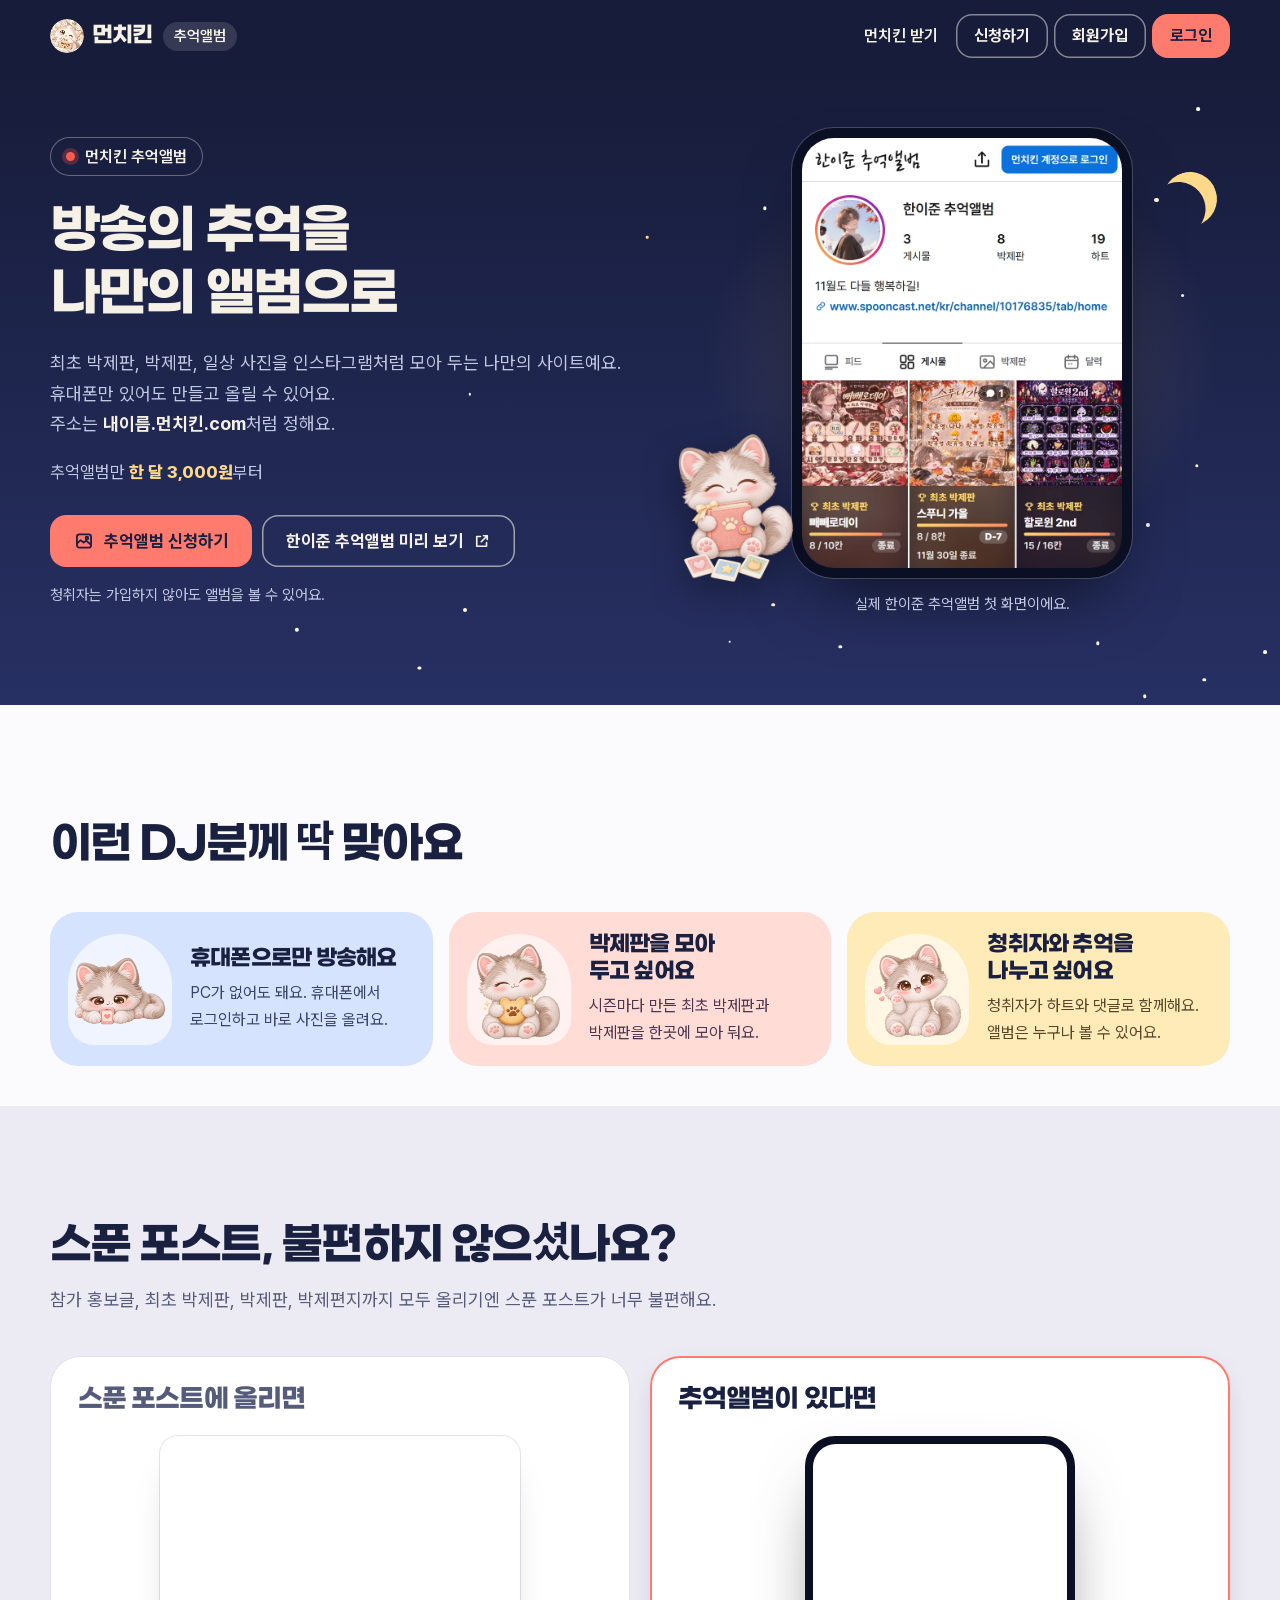
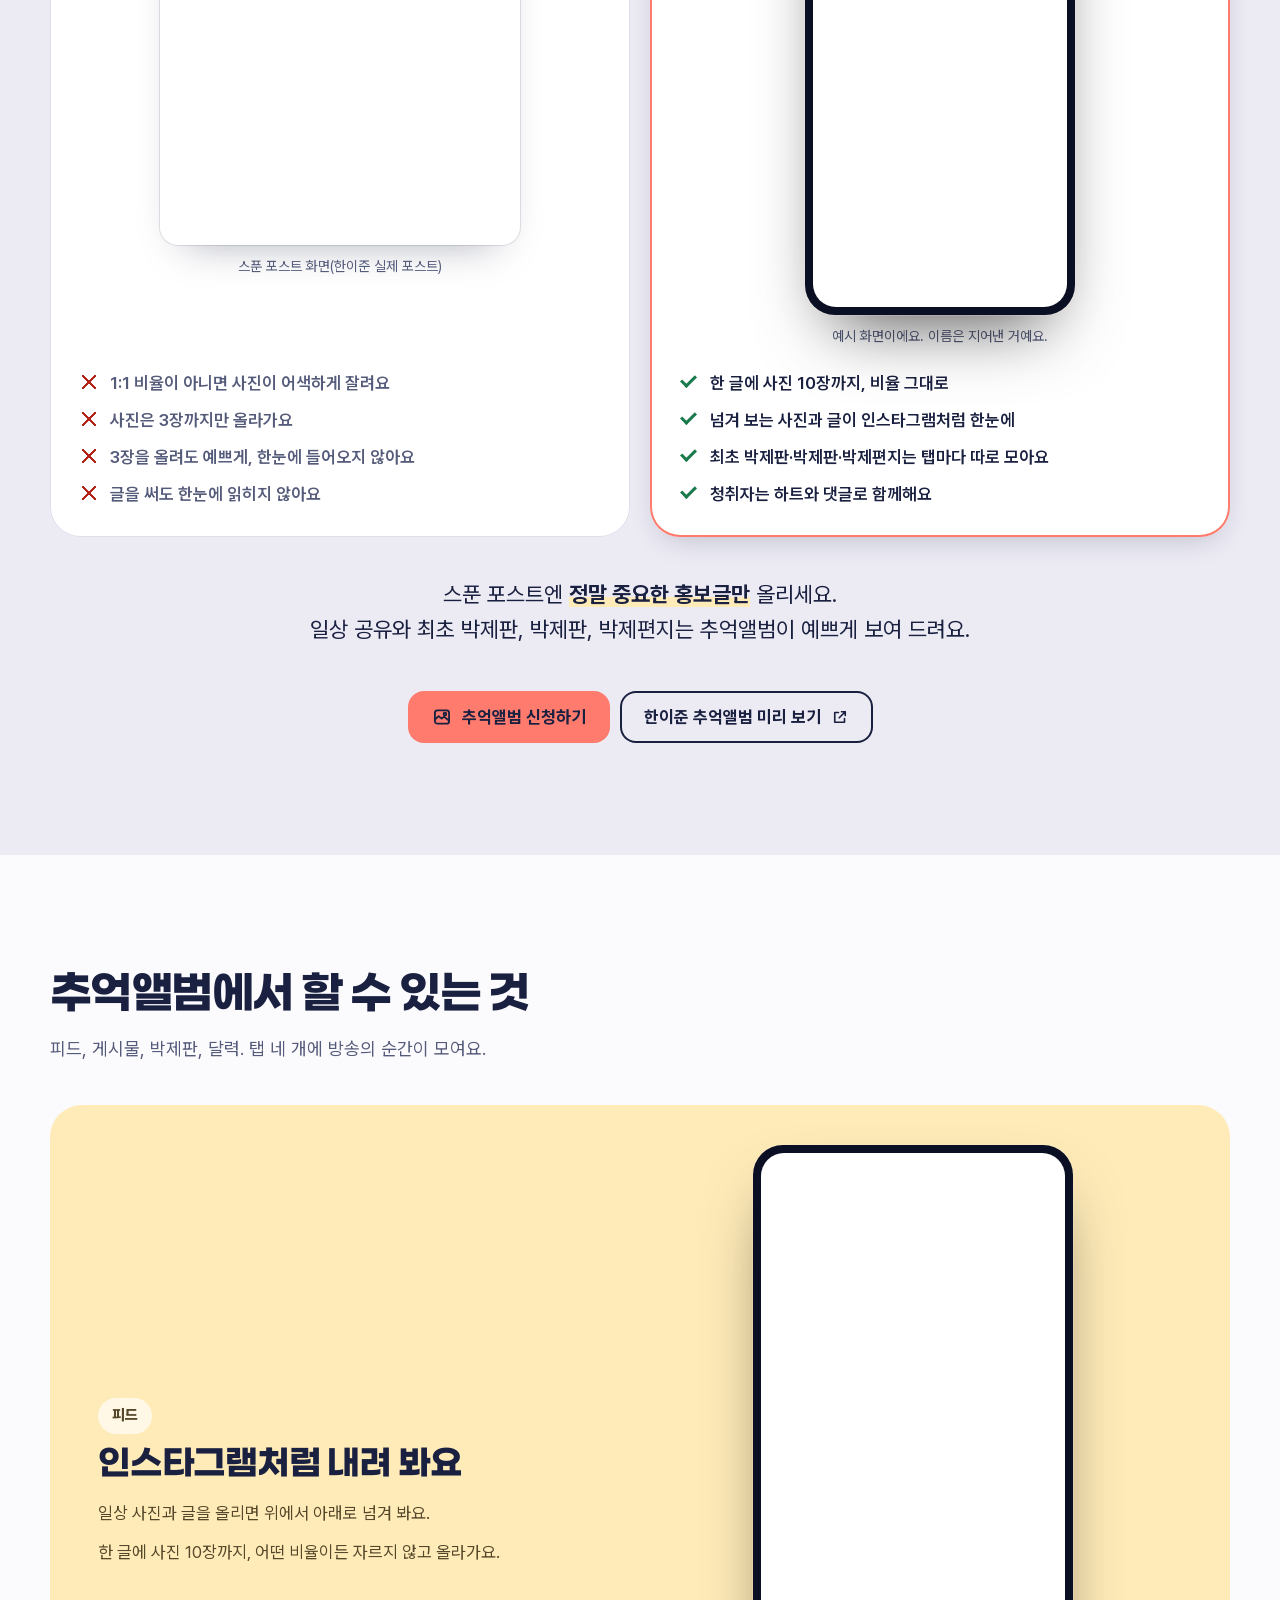
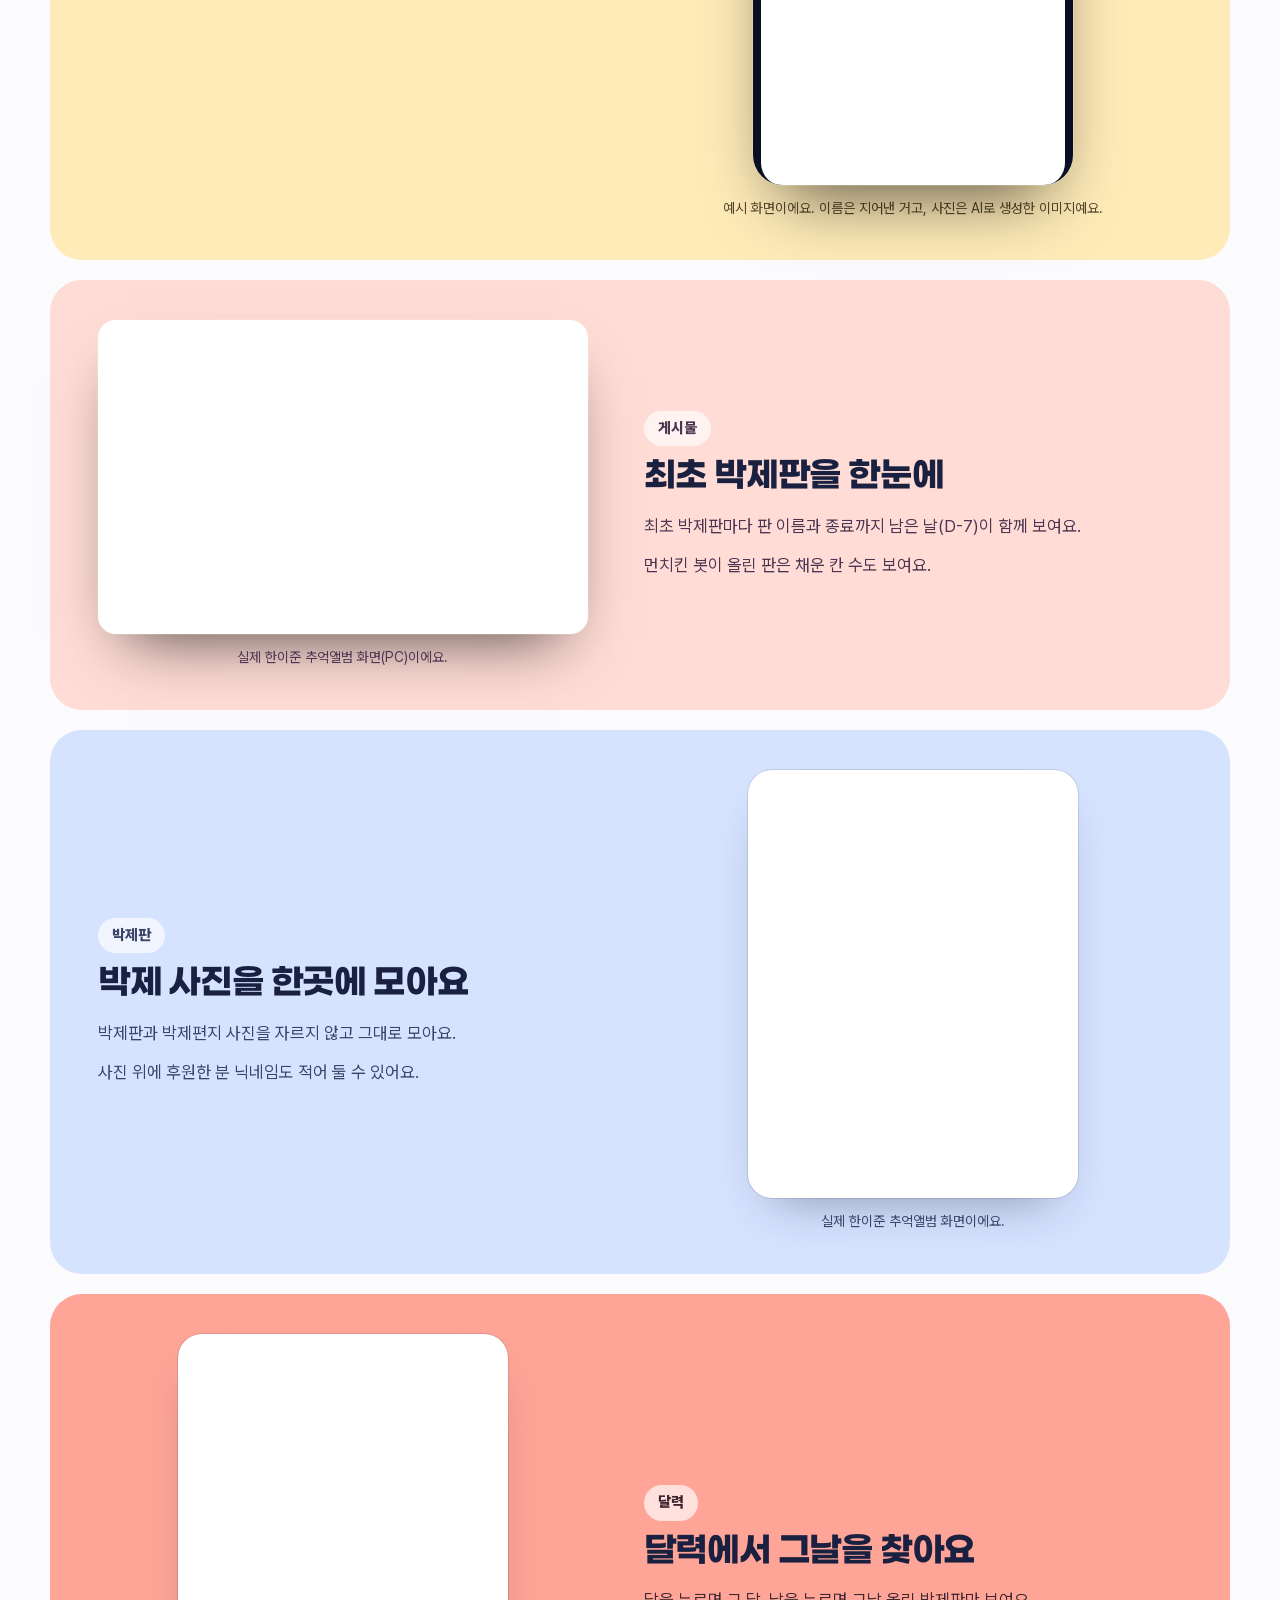
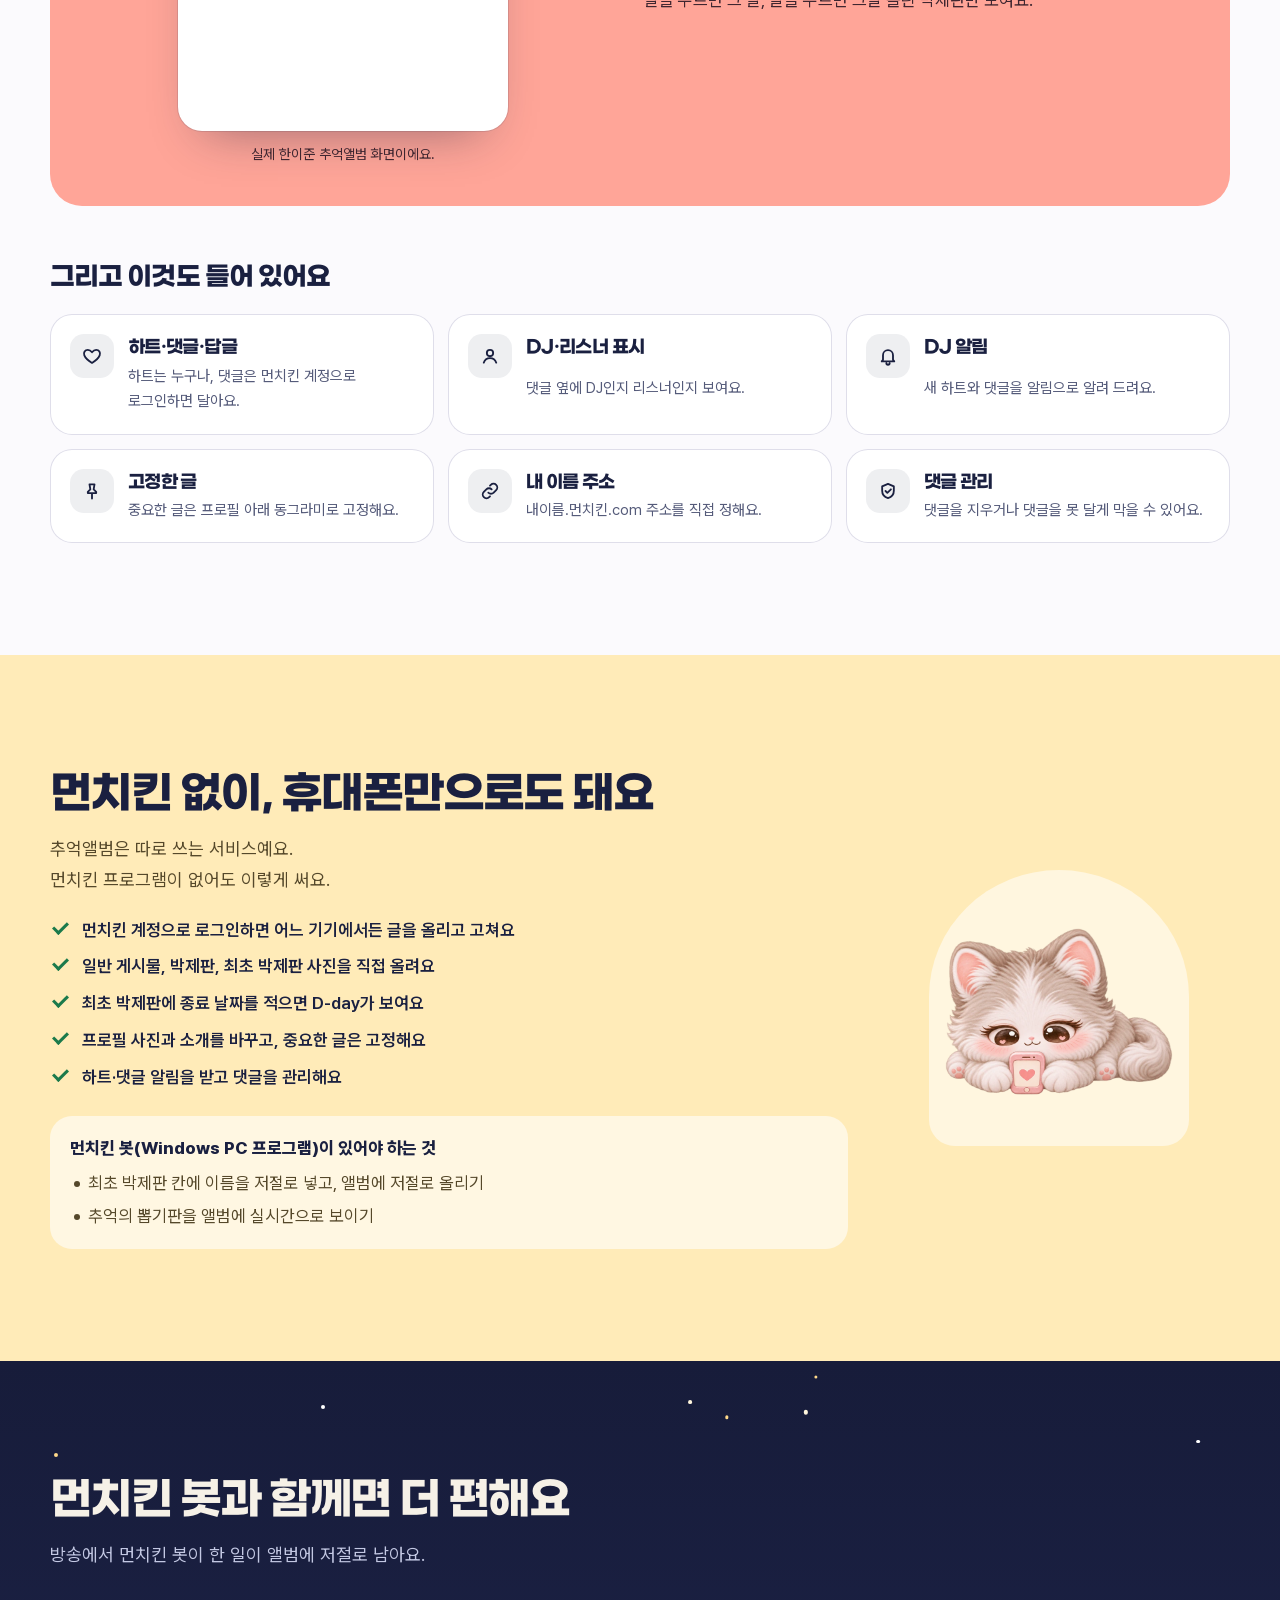
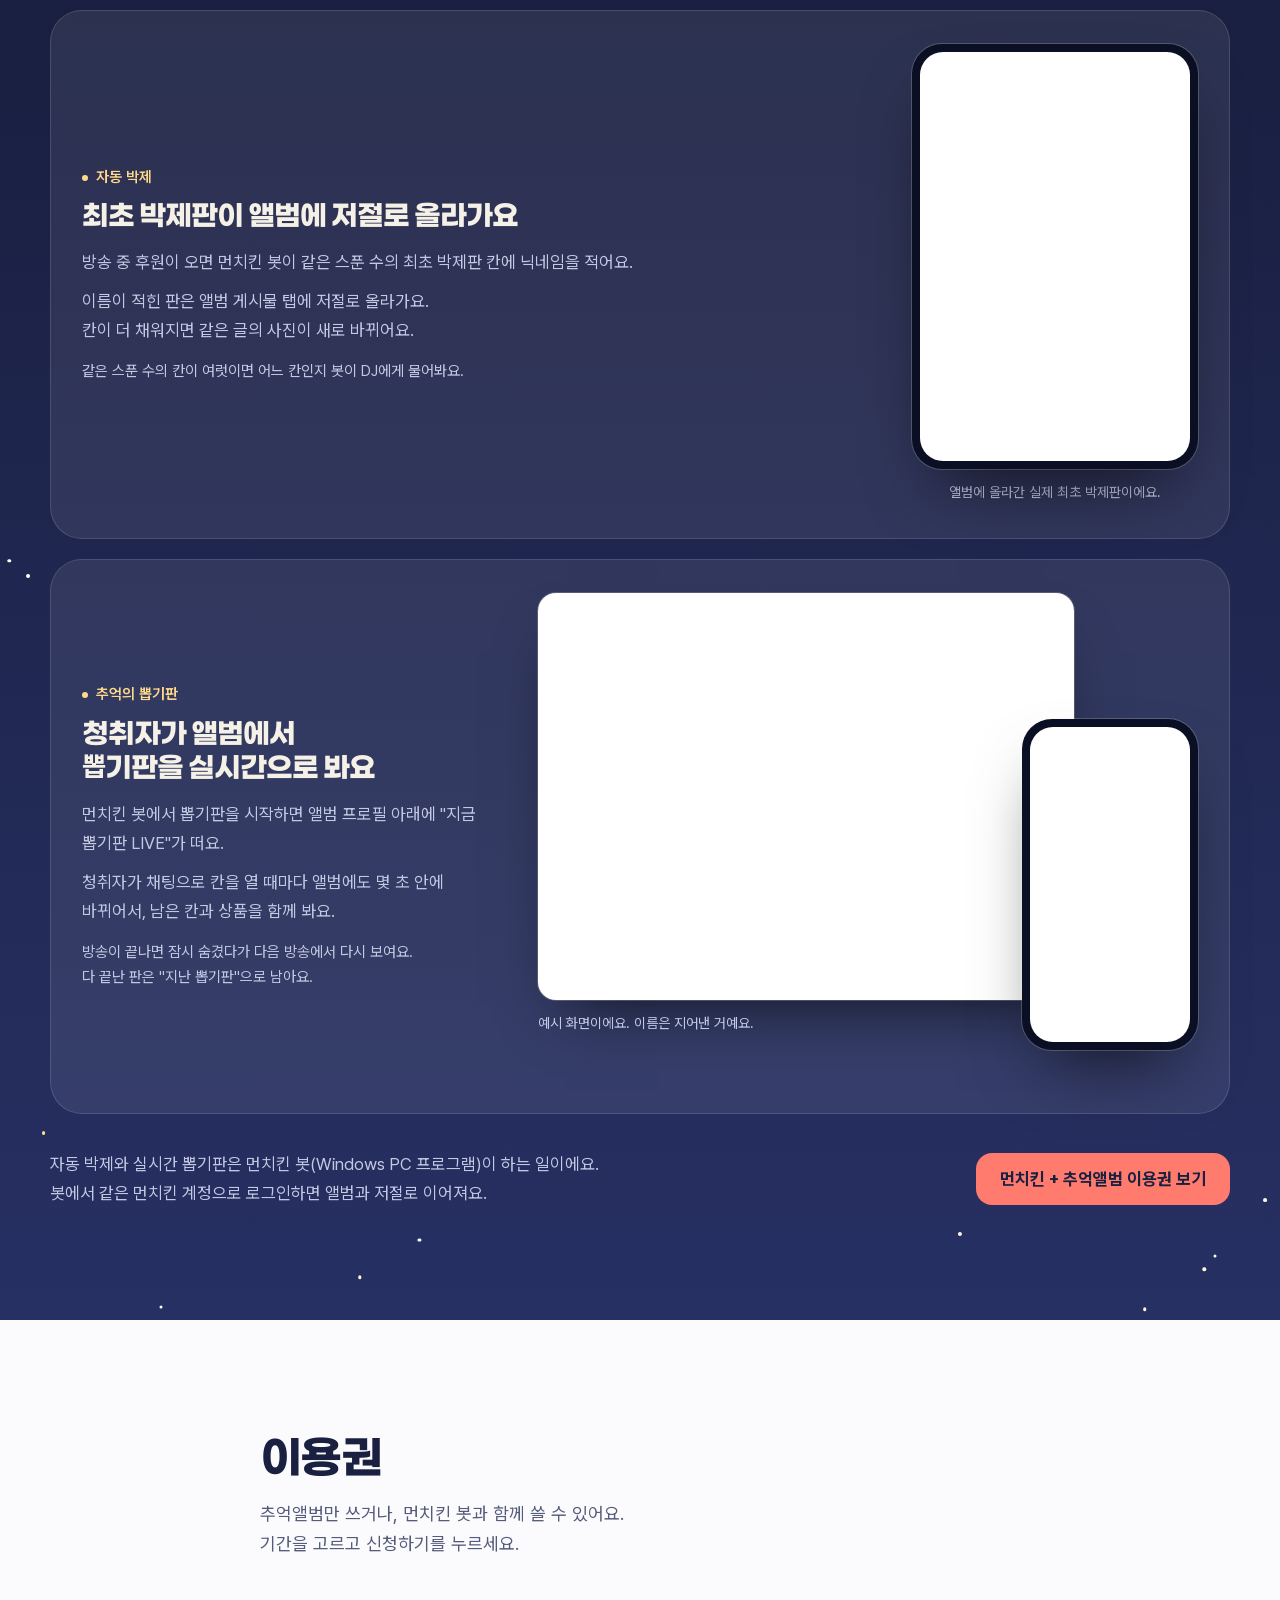
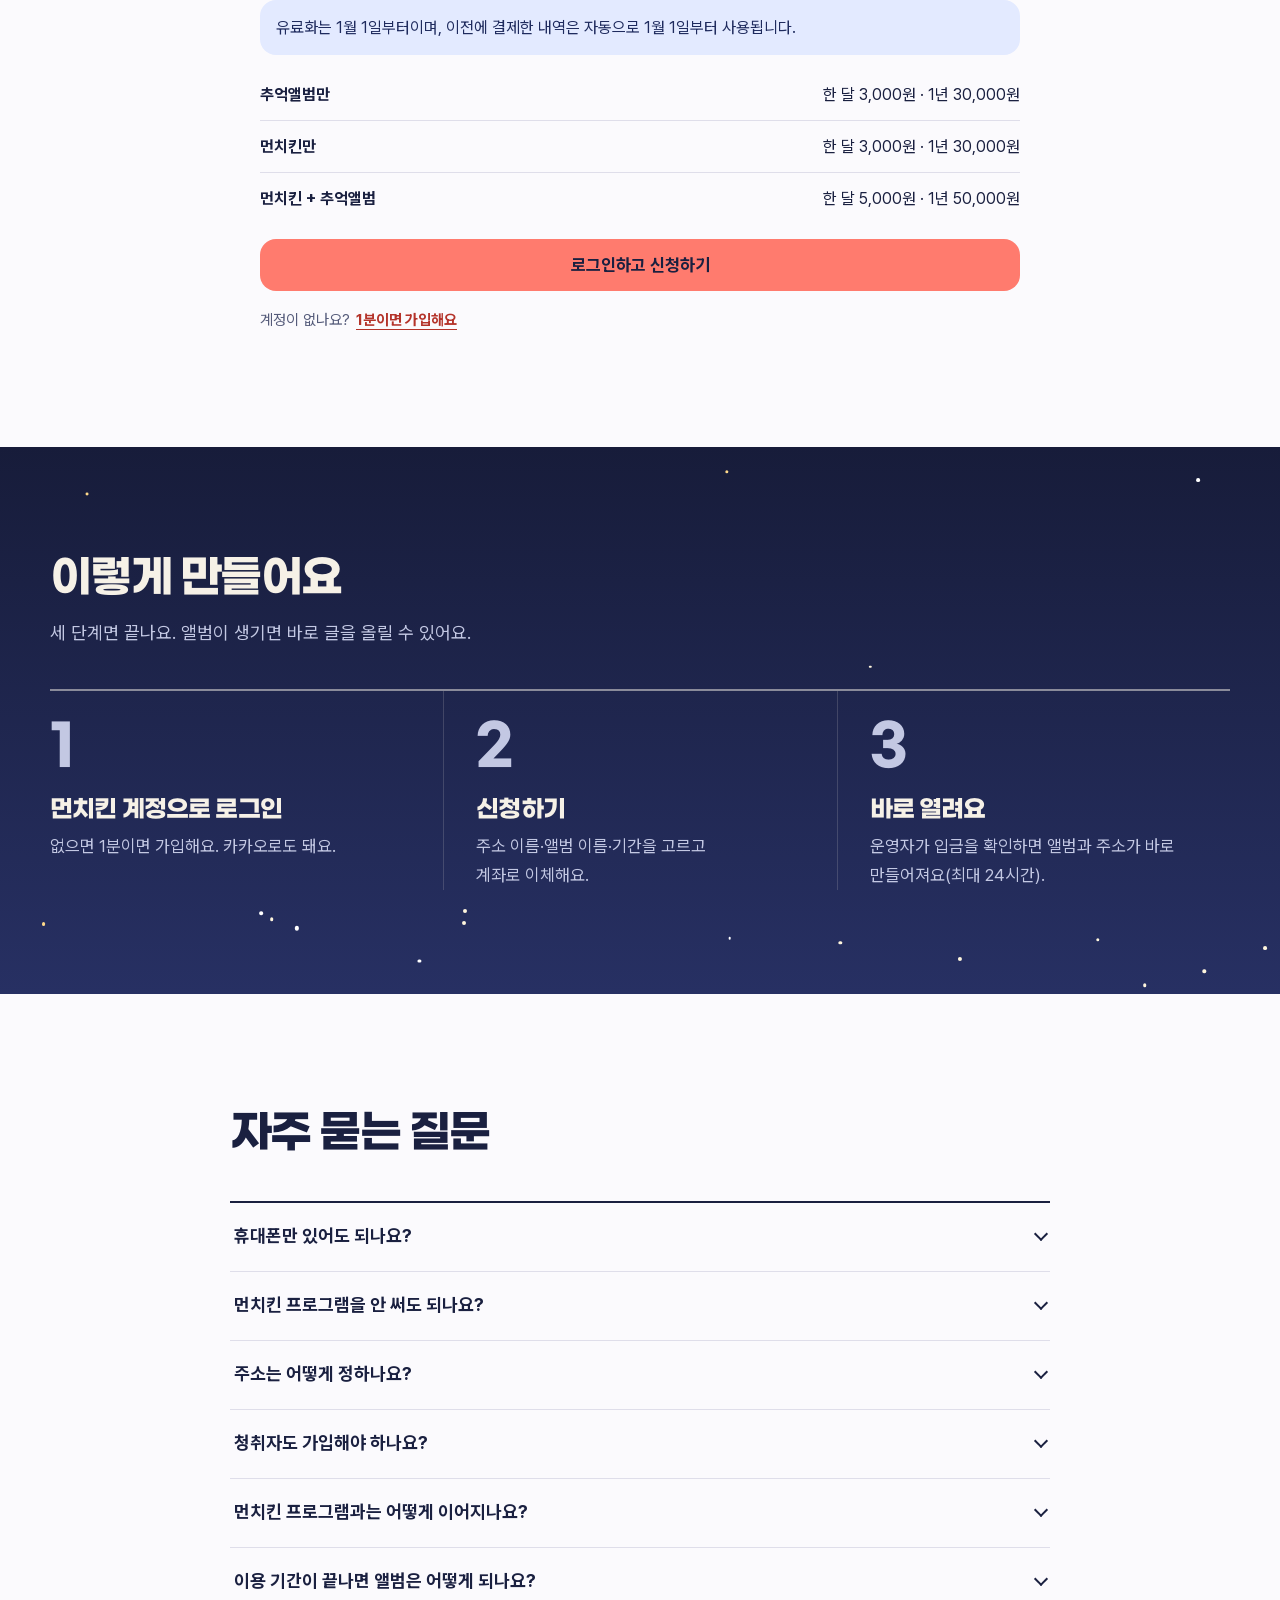
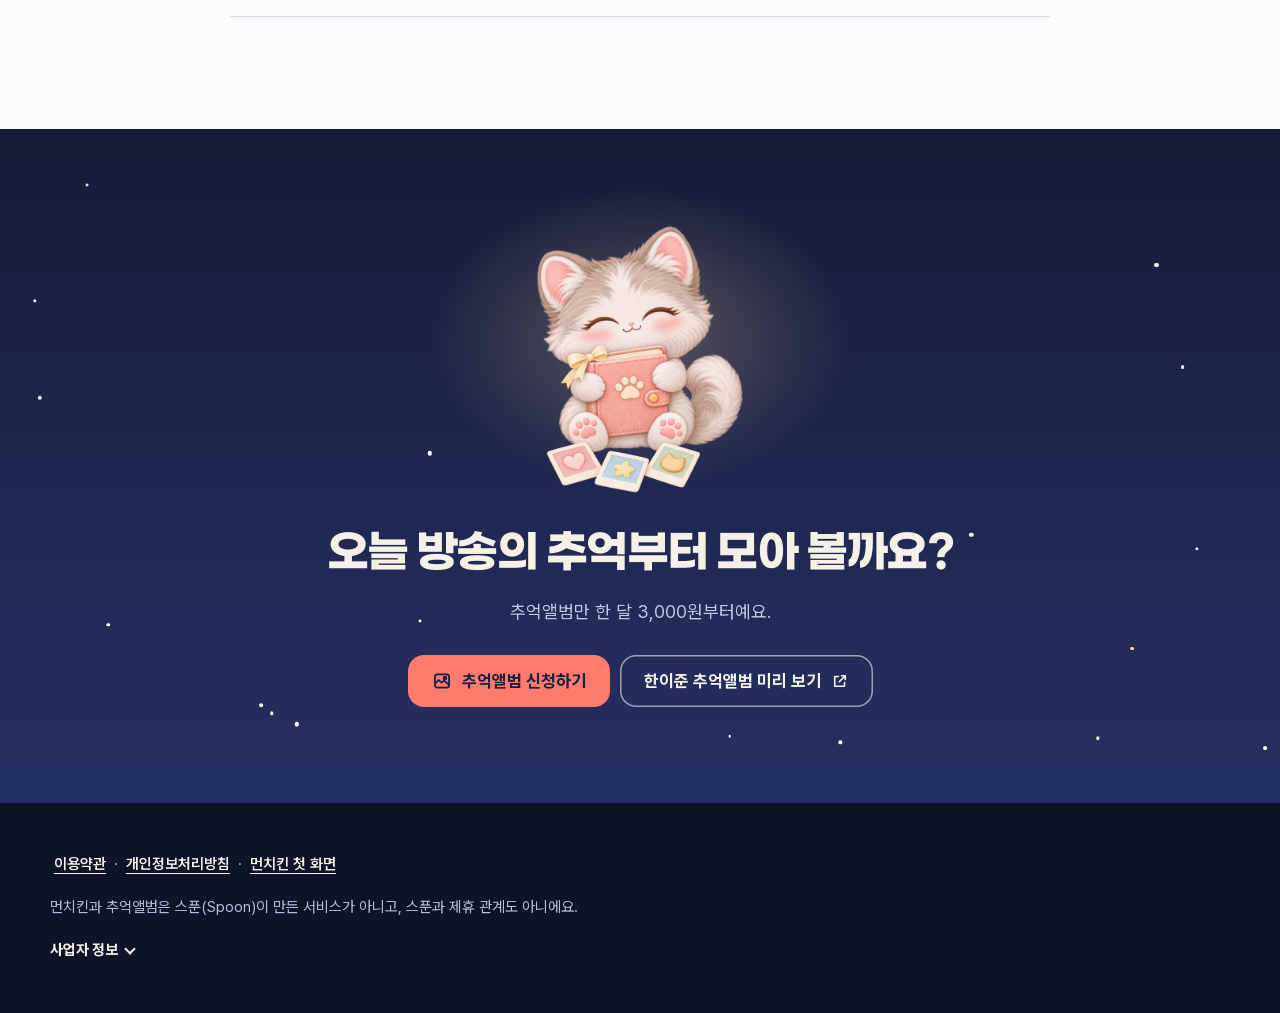
==== docs/album/index.html @ a114463b "먼치킨.com 추억앨범 베타 신청 쉽게(안 A): /beta 짧은 주소 · 설명·3단계부터 · 한 화면에 한 가지 · 뽑힌 뒤 주소 정하기 · 모집 띠 (올리지 않음) - docs" ====
<!doctype html>
<html lang="ko">
<head>
<meta charset="utf-8">
<meta name="viewport" content="width=device-width, initial-scale=1, viewport-fit=cover">
<meta http-equiv="Content-Security-Policy" content="default-src 'none'; script-src 'self' https://cdn.portone.io; style-src 'self'; font-src 'self'; img-src 'self' data:; connect-src https://aksegkhhugqvvaidgvro.supabase.co https://checkout-service.prod.iamport.co; frame-src https://checkout-service.prod.iamport.co; manifest-src 'self'; base-uri 'none'; form-action https:; object-src 'none'">
<meta name="referrer" content="strict-origin-when-cross-origin">
<title>먼치킨 추억앨범 · 이용권 신청</title>
<meta name="description" content="내 박제판·최초 박제판·방송 추억을 모아 두는 나만의 사이트, 추억앨범. 먼치킨 계정 하나로 먼치킨 프로그램과 함께 써요.">
<meta property="og:type" content="website">
<meta property="og:title" content="먼치킨 추억앨범">
<meta property="og:description" content="내 박제판·최초 박제판·방송 추억을 모아 두는 나만의 사이트. 주소는 내 이름.먼치킨.com">
<meta property="og:url" content="https://xn--s22bu18a0ub.com/album/">
<meta property="og:image" content="https://xn--s22bu18a0ub.com/munchkin-256.png">
<meta name="theme-color" content="#171C3A">
<link rel="icon" href="../favicon.ico" sizes="any">
<link rel="icon" type="image/png" href="../munchkin-64.png">
<link rel="apple-touch-icon" href="../munchkin-256.png">
<link rel="canonical" href="https://xn--s22bu18a0ub.com/album/">
<link rel="preconnect" href="https://aksegkhhugqvvaidgvro.supabase.co" crossorigin>
<link rel="preload" href="../fonts/mk-text.woff2" as="font" type="font/woff2" crossorigin>
<link rel="preload" href="../fonts/mk-title.woff2" as="font" type="font/woff2" crossorigin>
<link rel="stylesheet" href="../site.css?v=7">
<link rel="stylesheet" href="../pay.css?v=2">
<link rel="stylesheet" href="album.css?v=13">
<script type="module" src="album.js?v=26"></script>
<script src="../stars.js?v=3" defer></script>
<script src="../fonts/rest.js?v=1" defer></script>
</head>
<body>
<div id="app"><p class="boot">불러오는 중…</p>
<section class="boot-prices" aria-labelledby="boot-prices-title"><h2 id="boot-prices-title">먼치킨 이용권</h2><ul><li><b>추억앨범만</b><span>한 달 3,000원 · 1년 30,000원</span></li><li><b>먼치킨만</b><span>한 달 3,000원 · 1년 30,000원</span></li><li><b>먼치킨 + 추억앨범</b><span>한 달 5,000원 · 1년 50,000원</span></li></ul><p>유료화는 1월 1일부터이며, 이전에 결제한 내역은 자동으로 1월 1일부터 사용됩니다. 신청과 결제(카드·계좌이체)는 먼치킨 계정으로 로그인한 뒤에 해요.</p></section></div>
<div id="toast" role="status" aria-live="polite" hidden></div>
<noscript><p class="boot">이 페이지는 자바스크립트가 켜져 있어야 보여요.</p></noscript>
</body>
</html>
---- docs/site.css ----
/* 먼치킨.com — "밤 11시 라디오": 남색 밤 무대 · 또렷한 고딕 제목 · 아치 창 속 먼치킨 · 새벽 흰 본문.
   첫 페이지(index.html)와 추억앨범 신청(album/)이 함께 써요. 밝게·어둡게는 기기 설정(prefers-color-scheme)을 따라요.
   글꼴: 제목 = G마켓 산스 Bold(쓰는 글자만) · 본문 = Pretendard(쓰는 글자만 한 파일 + 나머지 글자는 공식 동적 서브셋). 라이선스는 fonts/ 안 글. */
@font-face{font-family:"MK Title";src:url("fonts/mk-title.woff2") format("woff2");font-weight:700;font-display:swap}
@font-face{font-family:"MK Text";src:url("fonts/mk-text.woff2") format("woff2-variations"),url("fonts/mk-text.woff2") format("woff2");font-weight:45 920;font-display:swap}

:root{
  --sys:"Apple SD Gothic Neo","Malgun Gothic","Noto Sans KR",system-ui,sans-serif;
  --body:"MK Text","Pretendard Variable",var(--sys);
  --display:"MK Title",var(--body);
  --mono:ui-monospace,"SFMono-Regular",Consolas,monospace;
  --tight:-.035em;--btn-r:16px;
  --bg:#FBFAFD;--card:#FFFFFF;--ink:#1A2040;--ink-2:#555B7A;--line:#DFDEEA;--soft:#ECEBF4;--chip:rgba(26,32,64,.07);
  --night:#171C3A;--night-2:#273063;--cream:#F6F1E7;--cream-2:#C3C8E3;--coral:#FF7B6E;--star:#FFD98A;
  --t-blush:#FFDCD6;--t-sky:#D6E3FF;--t-butter:#FFEBB8;--t-coral:#FFA598;--win:rgba(255,255,255,.62);
  --link:#B4332A;--focus:#2F6BFF;--ok:#1B7A4B;--ok-soft:#DDF3E6;
  --warn:#7A4D00;--warn-soft:#FFF0C9;--bad:#B42318;--bad-soft:#FDE8E5;
  --field-line:#8C90AB;
  --btn-bg:#FF7B6E;--btn-ink:#1A2040;--memo-ink:#1A2040;
  --lift:0 10px 30px -12px rgba(23,28,58,.28);
  --foot-bg:#0F1328;--foot-ink:#F6F1E7;--foot-ink-2:#B7BCD9;
  --sky:#E3EAFF;--sky-ink:#1F2B5E;--muted:var(--ink-2);--accent:#1A2040;--accent-ink:#FFFFFF;
  color-scheme:light;
}
@media (prefers-color-scheme:dark){:root{
  --bg:#0E1227;--card:#181E40;--ink:#F3F0E9;--ink-2:#B7BCD9;--line:#2B3263;--soft:#151A38;--chip:rgba(243,240,233,.1);
  --t-blush:#4A2B3C;--t-sky:#24356C;--t-butter:#1F3B4E;--t-coral:#74343C;--win:rgba(255,255,255,.09);
  --link:#FFA69B;--focus:#FFD98A;--ok:#74D8A0;--ok-soft:#17382A;
  --warn:#FFD98A;--warn-soft:#3A3116;--bad:#FF9A90;--bad-soft:#3F1D1F;
  --field-line:#6F77A8;
  --lift:0 10px 30px -12px rgba(0,0,0,.6);
  --sky:#1D2756;--sky-ink:#DCE4FF;--accent:#FF7B6E;--accent-ink:#1A2040;
  color-scheme:dark;
}}

*,*::before,*::after{box-sizing:border-box}
html{-webkit-text-size-adjust:100%;scroll-behavior:smooth;scroll-padding-top:24px}
body{margin:0;background:var(--bg);color:var(--ink);font:400 17px/1.7 var(--body);word-break:keep-all;overflow-wrap:anywhere;-webkit-font-smoothing:antialiased;overflow-x:hidden}
h1,h2,h3,h4,p,ul,ol,figure,dl{margin:0}
ul,ol{padding:0;list-style:none}
img{max-width:100%;height:auto;display:block}
a{color:inherit}
button,input{font:inherit;color:inherit}
abbr{text-decoration:underline dotted;text-underline-offset:3px;cursor:help}
[hidden]{display:none!important}
.sr{position:absolute;width:1px;height:1px;overflow:hidden;clip-path:inset(50%);white-space:nowrap}
.skip{position:absolute;left:12px;top:-80px;z-index:50;background:var(--ink);color:var(--bg);padding:12px 16px;border-radius:10px;font-weight:700}
.skip:focus{top:12px}
:focus-visible{outline:3px solid var(--focus);outline-offset:3px;border-radius:6px}
.wrap{width:min(100% - 32px,1180px);margin-inline:auto}
.nobr{white-space:nowrap}
.ico{width:20px;height:20px;flex:none;fill:none;stroke:currentColor;stroke-width:2;stroke-linecap:round;stroke-linejoin:round}
h1,h2,h3{font-family:var(--display);font-weight:700;line-height:1.22;letter-spacing:var(--tight);text-wrap:balance}
h1{font-size:clamp(34px,4.1vw,58px);line-height:1.2}
h2{font-size:clamp(28px,3.8vw,44px);line-height:1.25}
.lead{color:var(--ink-2);font-size:18px;line-height:1.7;text-wrap:pretty}
/* 줄바꿈(2026-11-23 사용자 "글들이 줄바꿈 없이 난해해 보여"): 문단 끝줄에 한두 글자만 남지 않게 · 구역 머리 설명은 읽기 좋은 너비(이유 구역과 같은 44em).
   문장이 둘 이상인 긴 문단은 문장마다 줄을 나눴어요(<br class="br-s"> — 첫 페이지는 처음 HTML, 화면이 그리는 글은 album.js breakSentences). */
p,li,dd,summary,figcaption{text-wrap:pretty}
.section-head .lead{max-width:44em}

/* 밤 무대: 남색 바탕 위에서는 글·칸·초점 색이 바뀌어요 */
.night,.on-night{color:var(--cream);--ink:#F6F1E7;--ink-2:#C3C8E3;--link:#FFD98A;--card:rgba(255,255,255,.09);--chip:rgba(255,255,255,.13);--focus:#FFD98A;--line:rgba(246,241,231,.2);--lift:none;--ok:#8FE3B4;--ok-soft:rgba(143,227,180,.16);--bad:#FFB1A8;--bad-soft:rgba(255,120,110,.2);--warn:#FFD98A;--warn-soft:rgba(255,217,138,.16)}
.night{position:relative;background:linear-gradient(180deg,var(--night) 0%,var(--night-2) 100%);overflow:hidden}
.night .wrap{position:relative}
.sky{position:absolute;inset:0;pointer-events:none;overflow:hidden}
.st,.moon{position:absolute;border-radius:50%;transform:translate(-50%,-50%)}
.moon{transform:rotate(-18deg)}

/* 윗줄 */
.site-header{position:relative;z-index:3;background:var(--night)}
.header-in{display:flex;align-items:center;gap:8px;min-height:72px}
.brand{display:inline-flex;align-items:center;gap:8px;font:700 22px/1 var(--display);letter-spacing:var(--tight);text-decoration:none;min-height:44px;white-space:nowrap}
.brand img{border-radius:50%}
.brand-sub{font:600 15px/1 var(--body);letter-spacing:0;padding:7px 11px;border-radius:999px;white-space:nowrap;background:var(--chip)}
.site-header nav{margin-left:auto;display:flex;gap:4px}
.site-header nav a{display:inline-flex;align-items:center;min-height:44px;padding:0 12px;border-radius:999px;font-weight:600;font-size:16px;text-decoration:none;white-space:nowrap}
.site-header nav a:hover{background:var(--chip)}

/* 단추 */
.btn{display:inline-flex;align-items:center;justify-content:center;gap:10px;min-height:52px;padding:0 24px;border-radius:var(--btn-r);border:0;font:700 17px/1.2 var(--body);text-decoration:none;cursor:pointer;white-space:nowrap;-webkit-tap-highlight-color:transparent}
.btn.sm,.btn.small{min-height:44px;padding:0 18px;font-size:16px}
.btn.main{background:var(--btn-bg);color:var(--btn-ink)}
.btn.line{background:transparent;color:inherit;box-shadow:inset 0 0 0 2px currentColor}
.btn.dl{min-height:64px;padding:0 32px;font-size:20px}
.btn.dl .ico{width:24px;height:24px;stroke-width:2.4}
.btn:disabled{opacity:.45;cursor:not-allowed}
@media (hover:hover){.btn{transition:transform .15s ease-out}.btn:hover:not(:disabled){transform:translateY(-2px)}}
.text-link{display:inline-flex;align-items:center;gap:6px;min-height:44px;font-weight:700;color:var(--link);text-underline-offset:5px}
.get{display:grid;gap:16px;justify-items:start}
.version{font-size:clamp(12.5px,3.82vw,15px);letter-spacing:-.01em;color:var(--ink-2);margin-top:14px;font-variant-numeric:tabular-nums;text-wrap:balance}
.pc-note{border-radius:20px;padding:18px 20px;display:grid;gap:10px;font-size:16px;max-width:460px;text-align:left;background:var(--card);box-shadow:inset 0 0 0 1px rgba(246,241,231,.18)}
.pc-note-title{font-weight:800;font-size:17px}
.pc-note-actions{display:flex;flex-wrap:wrap;gap:8px}
.pc-note-actions .btn{min-height:48px;padding:0 18px;font-size:16px}
.pc-note-status:empty{display:none}
.not-pc .get>.btn.dl{min-height:48px;padding:0 4px;font-size:16px;background:none;color:inherit;text-decoration:underline;text-underline-offset:5px;box-shadow:none;order:2}
.not-pc .get>.btn.dl .ico{width:18px;height:18px}

/* 첫 화면 */
.hero-in{position:relative;display:grid;justify-items:center;text-align:center;padding:20px 0 0}
.kicker{display:flex;width:max-content;max-width:100%;margin:0 auto 24px;align-items:center;gap:10px;font:600 16px/1.2 var(--body);letter-spacing:0;padding:10px 16px;border-radius:999px;box-shadow:inset 0 0 0 1px rgba(246,241,231,.34)}
.dot{width:9px;height:9px;border-radius:50%;background:#FF5A4F;box-shadow:0 0 0 4px rgba(255,90,79,.25);flex:none}
.dot.warn{background:#FFD98A;box-shadow:0 0 0 4px rgba(255,217,138,.22)}
@media (prefers-reduced-motion:no-preference){.dot{animation:onair 2s ease-in-out infinite}}
@keyframes onair{50%{opacity:.6}}
.home h1 br{display:none}
.hero .lead{margin:18px auto 26px;max-width:760px}
.hero .get{justify-items:center}
.hero-scene{position:relative;width:min(100%,720px);margin-top:12px}
.hero-scene::before{content:"";position:absolute;left:8%;right:8%;top:8%;bottom:-20%;border-radius:50%;background:radial-gradient(closest-side,rgba(255,217,138,.34),rgba(255,217,138,.1) 60%,transparent)}
.hero-art{position:relative;width:100%;margin-bottom:-2%}
.hello-note{position:absolute;z-index:2;left:4%;top:12%;background:var(--cream);color:#1A2040;font:600 16px/1.2 var(--body);padding:11px 16px;border-radius:18px 18px 18px 4px}
.hero-notes{display:grid;grid-template-columns:minmax(0,1.25fr) minmax(0,1fr);gap:0;margin-top:40px;border-bottom:1px solid var(--line)}
.hero-notes>*{padding:8px 32px 32px 0}
.hero-notes>*+*{padding-left:32px;border-left:1px solid var(--line)}

/* 받을 때 도움말 · 무료 알림 */
.dl-tip{display:grid;gap:10px;font-size:16px}
.tip-row{display:flex;flex-wrap:wrap;align-items:center;gap:8px 16px}
.tip-steps{display:flex;flex-wrap:wrap;gap:6px;counter-reset:t}
.tip-steps li{counter-increment:t;display:inline-flex;align-items:center;gap:6px;min-height:32px;padding:0 12px 0 6px;border-radius:999px;background:var(--chip);font-weight:700;font-size:15px}
.tip-steps li::before{content:counter(t);width:22px;height:22px;border-radius:50%;display:grid;place-items:center;background:var(--ink);color:var(--bg);font-size:13px}
.tip-steps kbd{font:inherit;letter-spacing:1px}
.tip-row a{display:inline-flex;align-items:center;gap:4px;min-height:44px;font-weight:700;color:var(--link);text-underline-offset:5px}
.free{font-size:16px}
.free span{display:block;color:var(--ink-2);font-size:15px;margin-top:2px}

/* 구역 */
.section{padding:112px 0}
.section.narrow{width:min(100% - 32px,820px)}
.section-head{display:grid;gap:12px;margin-bottom:40px;justify-items:start}
.tag{display:flex;align-items:center;gap:8px;margin-top:14px;font-size:15px;color:var(--ink-2);font-weight:600}
.tag::before{content:"";width:6px;height:6px;border-radius:50%;background:var(--coral);flex:none}

/* 아치 창 */
.arch{position:relative;width:min(100%,360px);aspect-ratio:4/5;border-radius:50% 50% 36px 36px/40% 40% 36px 36px;overflow:hidden;display:grid;align-items:end;justify-items:center}
.arch .art{position:relative;width:96%;margin-bottom:3%}
.arch.blush{background:var(--t-blush)}.arch.sky-tone{background:var(--t-sky)}.arch.butter{background:var(--t-butter)}
.arch.night-tone{background:linear-gradient(180deg,#171C3A,#2C3670)}
.arch .stars{display:none}
.arch.night-tone .stars{display:block;position:absolute;inset:0;background:radial-gradient(2px 2px at 24% 20%,#FFD98A 99%,transparent),radial-gradient(1.4px 1.4px at 62% 12%,#fff 99%,transparent),radial-gradient(1.4px 1.4px at 78% 30%,#FFF6DD 99%,transparent),radial-gradient(1.2px 1.2px at 40% 34%,#fff 99%,transparent),radial-gradient(1.6px 1.6px at 14% 44%,#fff 99%,transparent)}
.arch.night-tone::after{content:"";position:absolute;left:10%;right:10%;bottom:-18%;height:60%;border-radius:50%;background:radial-gradient(closest-side,rgba(255,217,138,.3),transparent)}
.arch.night-tone .art{z-index:1}
.mini-arch{width:150px}

/* 기능: 밤·색 칸 + 아치 창(온몸이 보이게) */
.bgrid{display:grid;grid-template-columns:repeat(6,minmax(0,1fr));gap:20px}
.bt{border-radius:32px;padding:28px 28px 30px;display:flex;flex-direction:column;gap:22px;grid-column:span 2}
.bt h3{font-size:25px;margin-bottom:8px}
.bt p{font-size:17px}
.bt .tag{font-size:15px}
.awin{align-self:center;width:min(100%,230px);aspect-ratio:1/1.06;border-radius:50% 50% 26px 26px/46% 46% 26px 26px;background:var(--win);display:grid;align-items:end;justify-items:center;overflow:hidden}
.awin .art{width:auto;height:90%;max-width:92%;object-fit:contain;margin-bottom:4%}
.bt-game{background:var(--t-blush);--ink-2:#4B3550}
.bt-song{background:var(--t-sky);--ink-2:#3A4468}
.bt-phone{background:var(--t-butter);--ink-2:#55482A}
.bt-grow{background:var(--t-coral);--ink-2:#3F2630}
.bt-grow .tag::before,.bt-hello .tag::before{background:var(--star)}
.bt-hello{grid-column:span 4;flex-direction:row;align-items:center;gap:24px;padding:36px 32px 36px 44px;position:relative;overflow:hidden;background:linear-gradient(160deg,#171C3A,#2C3670);color:#F6F1E7;--ink-2:#C3C8E3;--win:rgba(255,255,255,.1)}
.bt-hello::before{content:"";position:absolute;right:-6%;bottom:-40%;width:70%;height:110%;border-radius:50%;background:radial-gradient(closest-side,rgba(255,217,138,.22),transparent)}
.bt-hello .bt-copy{flex:1 1 0;min-width:0;position:relative}
.bt-hello h3{font-size:32px}
.bt-hello .bt-art{flex:1.45 1 0;display:flex;gap:14px;justify-content:flex-end;position:relative}
.bt-hello .awin{width:49%;max-width:250px;align-self:flex-end}
.bt-hello .awin+.awin{margin-bottom:28px}
.bt-board{grid-column:span 6;flex-direction:row;align-items:center;gap:44px;background:var(--card);padding:32px 36px}
.bt-board .bt-copy{flex:0 0 32%}
.bt-board .peek{flex:1;min-width:0}
.peek img{border-radius:12px;width:100%;box-shadow:0 0 0 1px var(--line)}
.peek figcaption{font-size:15px;color:var(--ink-2);margin-top:8px}

/* 3걸음: 밤 구역 한 줄 시간표 */
.start-section{padding:104px 0}
.start-steps{display:grid;grid-template-columns:repeat(3,minmax(0,1fr));gap:0;margin-top:8px;border-top:2px solid rgba(246,241,231,.5)}
.start-steps>li{position:relative;padding:28px 32px 0 0}
.start-steps>li+li{padding-left:32px;border-left:1px solid rgba(246,241,231,.16)}
.start-steps .num{display:block;font:700 56px/1 var(--display);letter-spacing:-.04em;color:var(--ink-2);margin-bottom:20px}
.start-steps h3{font-size:24px;margin-bottom:8px}
.start-steps p{color:var(--ink-2)}
.start-steps .must{background:rgba(255,123,110,.2);border-radius:0 0 28px 28px;padding:28px;--ink-2:#F1DCDD;--chip:rgba(255,255,255,.16)}
.start-steps .must .num{color:var(--ink)}
.must-badge{position:absolute;right:24px;top:36px;display:inline-flex;align-items:center;gap:8px;background:#FF7B6E;color:#1A2040;font-weight:700;font-size:15px;padding:8px 13px;border-radius:999px}
.must-badge::before{content:"";width:7px;height:7px;border-radius:50%;background:#1A2040}
.mgr-path{display:flex;flex-wrap:wrap;gap:6px 4px;align-items:center;margin:12px 0}
.mgr-path li{display:inline-flex;align-items:center;gap:4px;font-weight:700;font-size:15px}
.mgr-path li span{display:inline-flex;align-items:center;min-height:32px;padding:0 12px;border-radius:999px;background:var(--chip)}
.mgr-path li+li::before{content:"›";font-weight:700;opacity:.6;margin-right:2px}

/* 계정 · 추억앨범: 가로 두 줄 */
.duo{display:grid;grid-template-columns:1fr;gap:24px;padding-bottom:16px}
.duo>div{background:var(--card);border-radius:40px;padding:44px 52px;display:grid;grid-template-columns:minmax(0,1fr) minmax(0,1.15fr);gap:48px;align-items:center}
.duo>.account-section{grid-template-columns:260px minmax(0,1fr)}
.duo-art{position:relative;display:grid;justify-items:center;gap:14px}
.duo-art .arch{width:min(60%,230px)}
.account-section .duo-art .arch{width:240px}
.duo h2{font-size:clamp(26px,3vw,36px);margin-bottom:12px}
.duo-art .memories{width:min(100%,420px);margin-top:-34px;position:relative}
.duo .example-label{margin-top:12px}
.check-list{display:grid;gap:8px;margin:16px 0 12px}
.check-list li{display:grid;grid-template-columns:24px 1fr;gap:8px;font-weight:600}
.check-list li::before{content:"";width:9px;height:15px;border-right:3px solid var(--ok);border-bottom:3px solid var(--ok);transform:rotate(45deg);margin:3px 0 0 6px}
.account-note,.album-note{color:var(--ink-2);font-size:16px}
.beta-notice{display:inline-block;font-size:15px;font-weight:700;padding:6px 12px;border-radius:999px;background:var(--chip);margin:12px 0}
.address-example{white-space:nowrap;font:700 clamp(24px,5vw,40px)/1.2 var(--display);margin:20px 0 12px;letter-spacing:-.02em}
.address-example span{color:var(--link)}
.album-copy .btn{margin-top:20px}
.album-addr{white-space:nowrap;display:inline-flex;align-items:center;gap:8px;min-height:36px;padding:0 14px;border-radius:999px;font-weight:700;font-size:15px;background:var(--card);box-shadow:var(--lift);z-index:2}
.album-addr::before{content:"";width:8px;height:8px;border-radius:50%;background:var(--ok)}
.memories{display:grid;grid-template-columns:repeat(3,minmax(0,1fr));gap:10px}
.memory{border-radius:14px;padding:6px 6px 10px;display:flex;flex-direction:column;gap:2px;font-size:15px;line-height:1.35;font-weight:700;color:var(--memo-ink);box-shadow:var(--lift)}
.memory img{width:100%;aspect-ratio:1;object-fit:cover;border-radius:9px;margin-bottom:6px}
.memory span,.memory b{padding:0 4px}
.memory b{font-size:13px;font-weight:600;color:#5A5560}
.memory.m1{background:#FFDCD6}.memory.m2{background:#FFEBB8}.memory.m3{background:#D6E3FF}
.example-label{font-size:15px;color:var(--ink-2)}

/* 질문: 가는 선 */
.faq-list{display:grid;gap:0;max-width:820px;margin-inline:auto;width:100%;border-top:2px solid var(--ink)}
.faq-list details{border-bottom:1px solid var(--line)}
.faq-list summary{list-style:none;cursor:pointer;display:flex;justify-content:space-between;align-items:center;gap:16px;min-height:68px;padding:12px 4px;font-weight:700;font-size:18px}
.faq-list summary::-webkit-details-marker{display:none}
.faq-list summary::after{content:"";flex:none;width:10px;height:10px;border-right:2.5px solid currentColor;border-bottom:2.5px solid currentColor;transform:rotate(45deg);margin-top:-6px}
.faq-list details[open] summary::after{transform:rotate(-135deg);margin-top:4px}
.faq-list details p{padding:0 4px 22px;color:var(--ink-2)}
.faq-list a{color:var(--link);font-weight:600}
.faq-list .ico{width:15px;height:15px;display:inline;vertical-align:-2px;margin-left:2px}

/* 맨 아래 받기 */
.final-cta{padding:88px 0 96px}
.final-cta .wrap{position:relative;display:grid;justify-items:center;text-align:center;gap:16px}
.final-cta .get{justify-items:center}
.final-art{width:230px;margin-bottom:8px;position:relative}
.final-cta .wrap::before{content:"";position:absolute;top:-30px;width:420px;max-width:100%;height:300px;border-radius:50%;background:radial-gradient(closest-side,rgba(255,217,138,.28),transparent)}
.final-cta h2,.final-cta .get,.final-cta p{position:relative}
.final-help a{display:inline-flex;align-items:center;gap:4px;min-height:44px;font-weight:700;text-underline-offset:5px}

/* 바닥 */
.site-footer{padding:48px 0 40px;font-size:15px;background:var(--foot-bg);color:var(--foot-ink);--focus:#FFD98A}
.site-footer .wrap{display:grid;gap:14px}
.footer-top{display:flex;flex-wrap:wrap;justify-content:space-between;align-items:center;gap:8px 24px}
.footer-links{display:flex;flex-wrap:wrap;gap:0 20px}
.footer-links a{display:inline-flex;align-items:center;gap:4px;min-height:44px;font-weight:600;text-underline-offset:4px}
.footer-links .ico{width:15px;height:15px}
.indep{color:var(--foot-ink-2)}
.foot-biz summary{display:inline-flex;align-items:center;gap:8px;min-height:44px;cursor:pointer;font-weight:700;list-style:none}
.foot-biz summary::-webkit-details-marker{display:none}
.foot-biz summary::after{content:"";width:8px;height:8px;border-right:2px solid currentColor;border-bottom:2px solid currentColor;transform:rotate(45deg);margin-top:-4px}
.foot-biz[open] summary::after{transform:rotate(-135deg);margin-top:4px}
.foot-biz p{display:flex;flex-wrap:wrap;gap:2px 16px;color:var(--foot-ink-2)}
.copyright{color:var(--foot-ink-2)}

/* 받는 법: 엣지·윈도우가 띄우는 확인 창을 간단히 옮겨 그린 설명 그림(진짜 창처럼 늘 밝은 색). 색·글꼴은 아래 이름으로만. */
:root{--shot-font:"Segoe UI","Malgun Gothic","Noto Sans KR",sans-serif;--shot-desk:#E8EDF4;--shot-ink:#1B1B1B;--shot-win:#FCFCFC;--shot-dim:#5C5C5C;--shot-file:#C9D6E8;--shot-file-2:#AFC0D8;--shot-file-3:#6E86A8;--shot-warn:#A4262C;--shot-text:#424242;--shot-btn:#F3F3F3;--shot-bar:#E2E2E2;--shot-edge:#C8C8C8;--shot-blue:#0F6CBD;--shot-rule:#E5E5E5;--shot-ss:#1F5EA8;--shot-hit:#C8245C;--shot-shade:#00000059;--shot-shade-2:#00000066;--shot-shade-3:#00000073;--shot-hit-glow:#C8245C8C}
#install-help{padding:112px 0}
#install-help .head{display:flex;align-items:center;gap:20px;margin-bottom:24px}
#install-help .head h2{font-size:clamp(28px,4vw,42px)}
.ih-intro{display:grid;gap:12px;max-width:820px}
.ih-why{background:var(--sky);color:var(--sky-ink);border-radius:18px;padding:16px 20px;font-size:15px;display:grid;gap:4px}
.ih-why b{font-size:16px}
.ih-safe{display:flex;gap:10px;align-items:flex-start;background:var(--ok-soft);color:var(--ok);border-radius:18px;padding:14px 18px;font-size:15px;font-weight:700}
.ih-safe svg{width:20px;height:20px;flex:none;margin-top:3px;fill:none;stroke:currentColor;stroke-width:2.4;stroke-linecap:round;stroke-linejoin:round}
.ih-part{margin-top:36px;border-top:1px solid var(--line);padding-top:8px}
.ih-part>summary{list-style:none;cursor:pointer;display:flex;flex-wrap:wrap;align-items:center;gap:6px 12px;min-height:56px;padding-block:6px}
.ih-part>summary::-webkit-details-marker{display:none}
.ih-part>summary h3{font-size:24px}
.ih-part>summary .pill{font:700 13px var(--body);background:var(--soft);color:var(--muted);border-radius:999px;padding:3px 10px}
.ih-part>summary::after{content:"";flex:none;width:10px;height:10px;border-right:2px solid var(--accent);border-bottom:2px solid var(--accent);transform:rotate(45deg);margin:0 8px 6px auto}
.ih-part[open]>summary::after{transform:rotate(-135deg);margin-bottom:-4px}
.ih-part .ih-sub{color:var(--muted);font-size:15px;margin:4px 0 16px}
.ih-mobile{margin-top:16px;font-size:15px;font-weight:700;color:var(--ink)}
.ih-steps{list-style:none;margin:0;padding:0;display:grid;grid-template-columns:repeat(auto-fill,minmax(min(100%,310px),1fr));gap:16px;counter-reset:ih}
.ih-steps>li{counter-increment:ih;background:var(--card);border-radius:22px;padding:16px;display:grid;gap:14px;align-content:start;box-shadow:var(--lift)}
.ih-cap{display:grid;grid-template-columns:32px minmax(0,1fr);gap:10px;align-items:start}
.ih-cap::before{content:counter(ih);width:32px;height:32px;border-radius:50%;display:grid;place-items:center;background:var(--accent);color:var(--accent-ink);font:700 16px/1 var(--body)}
.ih-cap b{display:block;font-size:16px;line-height:1.5}
.ih-cap span{display:block;font-size:14px;color:var(--muted);margin-top:2px;line-height:1.55}
.ih-done{margin-top:16px;display:flex;gap:10px;align-items:flex-start;font-size:15px;color:var(--muted)}
.ih-done svg{width:20px;height:20px;flex:none;margin-top:3px;fill:none;stroke:var(--ok);stroke-width:2.6;stroke-linecap:round;stroke-linejoin:round}
.ih-note{margin-top:20px;font-size:14px;color:var(--muted)}
.ih-chrome p{color:var(--muted);font-size:15px;max-width:820px}
/* 그림 속 화면 */
.shot{position:relative;background:var(--shot-desk);border-radius:14px;padding:14px 14px 34px;color:var(--shot-ink);font:400 13px/1.45 var(--shot-font);word-break:keep-all;overflow-wrap:anywhere;min-height:150px;display:grid;align-content:center}
.shot .win{background:var(--shot-win);border-radius:10px;box-shadow:0 6px 20px -8px var(--shot-shade);padding:12px;display:grid;gap:10px}
.shot .wtitle{display:flex;align-items:center;justify-content:space-between;font-weight:700;font-size:14px}
.shot .wtitle i{font-style:normal;color:var(--shot-dim);letter-spacing:2px}
.shot .item{display:grid;grid-template-columns:28px minmax(0,1fr) auto;gap:8px;align-items:start}
.shot .fic{width:24px;height:28px;border-radius:3px;background:linear-gradient(135deg,var(--shot-file) 0 70%,var(--shot-file-2) 70%);position:relative}
.shot .fic::after{content:"";position:absolute;left:5px;right:5px;bottom:6px;height:3px;border-radius:2px;background:var(--shot-file-3)}
.shot .fname{font-weight:700;font-size:13px}
.shot .warn{color:var(--shot-warn);font-size:12.5px}
.shot .tools{display:flex;gap:6px;align-items:center}
.shot .ib{min-width:28px;height:28px;border-radius:6px;display:grid;place-items:center;color:var(--shot-text);font-weight:700;background:var(--shot-btn)}
.shot .ib svg{width:15px;height:15px;fill:none;stroke:currentColor;stroke-width:1.8;stroke-linecap:round;stroke-linejoin:round}
.shot .menu{background:var(--shot-win);border-radius:8px;box-shadow:0 6px 20px -6px var(--shot-shade-2);padding:6px;display:grid;gap:2px;width:min(100%,230px);justify-self:end}
.shot .menu span{padding:7px 10px;border-radius:5px;font-size:13px}
.shot .bar{display:block;height:9px;border-radius:5px;background:var(--shot-bar);margin:6px 10px}
.shot .bar.s{width:55%}
.shot .bar.m{width:75%}
.shot .dlg h4{font:700 15px/1.4 var(--shot-font)}
.shot .dlg p{font-size:12.5px;color:var(--shot-text)}
.shot .row{display:flex;flex-wrap:wrap;gap:8px;align-items:center}
.shot .row.gap{margin-top:26px}
.shot .b{border-radius:6px;padding:6px 14px;font-size:13px;font-weight:600;background:var(--shot-win);box-shadow:inset 0 0 0 1px var(--shot-edge);color:var(--shot-ink)}
.shot .b.blue{background:var(--shot-blue);color:var(--shot-win);box-shadow:none}
.shot .lnk{color:var(--shot-blue);font-weight:600;font-size:13px}
.shot .chev{width:11px;height:11px;fill:none;stroke:currentColor;stroke-width:1.8;stroke-linecap:round;stroke-linejoin:round;vertical-align:middle;margin-left:2px}
.shot .drop{border-top:1px solid var(--shot-rule);padding-top:6px;display:grid;gap:2px}
.shot .drop span{padding:6px 8px;border-radius:5px}
.shot .open{color:var(--shot-blue);font-weight:600;font-size:12.5px;text-decoration:underline}
/* 윈도우 파란 창 */
.shot.ss{background:var(--shot-desk)}
.shot .ssw{background:var(--shot-ss);color:var(--shot-win);border-radius:6px;padding:16px;display:grid;gap:10px;box-shadow:0 6px 20px -8px var(--shot-shade-3)}
.shot .ssw h4{font:400 20px/1.3 var(--shot-font)}
.shot .ssw p{font-size:12.5px;color:var(--shot-win)}
.shot .ssw .lnk{color:var(--shot-win);text-decoration:underline}
.shot .ssw dl{margin:0;display:grid;grid-template-columns:auto minmax(0,1fr);gap:2px 10px;font-size:12.5px}
.shot .ssw dt{opacity:.85}
.shot .ssw dd{margin:0;font-weight:600}
.shot .ssw .row{justify-content:flex-end;margin-top:4px}
.shot .ssw .b{background:transparent;color:var(--shot-win);box-shadow:inset 0 0 0 2px var(--shot-win);border-radius:2px;min-width:84px;text-align:center}
/* 누를 곳: 분홍 테두리 + "눌러요" 꼬리표 */
.shot .hit{position:relative;box-shadow:0 0 0 3px var(--shot-win),0 0 0 6px var(--shot-hit) !important;border-radius:6px;z-index:1}
.shot .hit::after{content:"눌러요";position:absolute;right:-6px;top:calc(100% + 9px);background:var(--shot-hit);color:var(--shot-win);font:700 12px/1 var(--body);padding:6px 9px;border-radius:999px;white-space:nowrap;z-index:2}
.shot .hit.up::after{top:auto;bottom:calc(100% + 9px)}
.shot .hit.left::after{right:auto;left:-6px}
.shot .no{position:relative}
.shot .no::after{content:"누르지 마세요";position:absolute;left:0;bottom:calc(100% + 6px);background:var(--shot-text);color:var(--shot-win);font:700 11px/1 var(--body);padding:5px 8px;border-radius:999px;white-space:nowrap}
@media (prefers-reduced-motion:no-preference){.shot .hit{animation:ihPulse 1.6s ease-in-out infinite}}
@keyframes ihPulse{50%{box-shadow:0 0 0 3px var(--shot-win),0 0 0 9px var(--shot-hit-glow)}}

/* 먼치킨을 사용해야 하는 이유(2026-11-23 사용자 글): 첫 화면 바로 아래. 값 묶음은 밤 무대 카드(.bt-hello 와 같은 남색), 기능 묶음은 하늘 칸(.bt-song 과 같은 색) */
.why{padding:96px 0 0}
.why .section-head .lead{max-width:44em}
.why-grid{display:grid;grid-template-columns:minmax(0,1.05fr) minmax(0,1fr);gap:20px;align-items:start}
.why-price{position:relative;overflow:hidden;border-radius:32px;padding:36px 40px 40px;display:grid;gap:20px;align-content:start;justify-items:start;background:linear-gradient(160deg,#171C3A,#2C3670);--win:rgba(255,255,255,.1)}
.why-price::before{content:"";position:absolute;right:-12%;top:-30%;width:70%;height:80%;border-radius:50%;background:radial-gradient(closest-side,rgba(255,217,138,.2),transparent);pointer-events:none}
.why-price>*{position:relative}
.why-price-head{display:flex;align-items:center;gap:20px;justify-content:space-between;width:100%}
.why-price h3{font-size:clamp(26px,2.6vw,34px);margin-bottom:8px}
.why-promise{font-size:18px;font-weight:600}
.why-price .awin{flex:0 0 132px;width:132px;margin:0}
.why-other{color:var(--ink-2);font-size:16px;border-bottom:1px solid var(--line);width:100%;padding-bottom:16px}
/* 값은 한 줄씩 작게(2026-11-23 — 큰 값은 아래 가격표에서만): "먼치킨은 월 3,000원" · 그 아래 1년 글 */
.why-plans{display:grid;gap:12px;width:100%}
.why-plans>div{display:flex;flex-wrap:wrap;align-items:baseline;column-gap:8px;row-gap:2px}
.why-plans dt{font-weight:700;color:var(--ink);font-size:17px}
.why-plans dd{margin:0;display:contents}
.why-plans b{font:700 clamp(22px,2.2vw,26px)/1.2 var(--display);letter-spacing:-.02em;color:var(--star);font-variant-numeric:tabular-nums}
.why-plans span{flex-basis:100%;font-size:15px;color:var(--ink-2)}
.why-year{font:800 clamp(20px,2vw,24px)/1.45 var(--body);letter-spacing:-.02em;background:var(--chip);border-radius:20px;padding:18px 20px;width:100%;text-wrap:balance}
.why-year small{display:block;margin-top:6px;font:500 15px/1.5 var(--body);letter-spacing:0;color:var(--ink-2)}
.why-feats{border-radius:32px;padding:36px 36px 40px;background:var(--t-sky);--ink-2:#3A4468;display:grid;gap:10px;align-content:start}
.why-feats h3{font-size:clamp(24px,2.4vw,30px)}
.why-feats>p{color:var(--ink-2)}
.why-list{grid-template-columns:repeat(2,minmax(0,1fr));column-gap:20px;row-gap:10px;margin:14px 0 0}
.why-side{display:grid;gap:8px;align-content:start}
.why-trust{display:grid;padding:0 8px}
.why-trust li{display:grid;gap:4px;padding:16px 0;border-top:1px solid var(--line)}
.why-trust li:first-child{border-top:0}
.why-trust b{font-size:17px}
.why-trust span{color:var(--ink-2);font-size:16px}
.why-trust a{color:var(--link);font-weight:600;text-underline-offset:4px}
.why-trust .ico{width:16px;height:16px;margin-left:2px;vertical-align:-2px}
@media (prefers-color-scheme:dark){.why-feats{--ink-2:#D5D8EC}}
@media (max-width:860px){
  .why{padding:56px 0 0}
  .why-grid{grid-template-columns:1fr;gap:14px}
  .why-price{border-radius:26px;padding:24px 20px 26px;gap:16px}
  .why-price .awin{flex-basis:96px;width:96px}
  .why-promise{font-size:17px}
  .why-feats{border-radius:26px;padding:24px 20px 26px}
  .why-trust{padding:0 4px}
}
@media (max-width:520px){.why-list{grid-template-columns:1fr}}

@media (min-width:861px){
  .bt-hello h3{font-size:clamp(32px,3vw,42px);margin-bottom:14px}
  .bt-hello p{font-size:19px}
  .bt-hello .tag{font-size:16px;margin-top:18px}
  .bt-hello .awin{max-width:280px}
}
@media (prefers-color-scheme:dark){
  .bt{--ink-2:#D5D8EC}
  .start-steps .must{--ink-2:#F1DCDD}
}

@media (max-width:860px){
  body{font-size:16px}
  .lead{font-size:17px}
  h1{font-size:clamp(31px,9vw,40px)}
  .header-in{min-height:60px}
  .brand{font-size:19px;gap:6px}
  .brand img{width:34px;height:34px}
  .site-header nav{gap:0}
  .site-header nav a{padding:0 7px;font-size:15px}
  .header-get{display:none}
  .section,#install-help{padding:72px 0}
  .section-head{margin-bottom:28px}
  .btn.dl{width:100%;padding:0 16px;font-size:19px}
  .home h1 br{display:inline}
  .home .hero-scene{order:1}.home .hero .get{order:2;margin-top:8px}.home .hero .version{order:3;padding-bottom:40px}
  .home .hero-art{margin-bottom:0}
  .kicker{font-size:15px;margin-bottom:18px}
  .hero .lead{margin:14px auto 0}
  .hero-scene{margin-top:20px;width:calc(100% + 16px)}
  .hello-note{font-size:15px;left:9%;top:6%}
  .beta-notice{border-radius:14px}
  .hero-notes{grid-template-columns:1fr;margin-top:28px}
  .hero-notes>*{padding:0 0 24px}
  .hero-notes>*+*{padding:24px 0;border-left:0;border-top:1px solid var(--line)}
  .arch{width:min(78%,300px)}
  .mini-arch{width:132px}
  .bgrid{grid-template-columns:1fr 1fr;gap:12px}
  .bt{grid-column:span 2;border-radius:26px;padding:22px 20px 24px;flex-direction:row;align-items:center;gap:16px}
  .bt .awin{flex:0 0 118px;width:118px}
  .bt-copy{min-width:0}
  .bt h3{font-size:21px}
  .bt p{font-size:16px}
  .bt-hello{flex-direction:column-reverse;align-items:stretch;padding:24px 20px 26px;gap:18px}
  .bt-hello .bt-art{justify-content:center}
  .bt-hello .awin{flex:0 1 46%;width:46%}
  .bt-hello h3{font-size:24px}
  .bt-board{flex-direction:column;align-items:stretch;gap:16px;padding:22px 20px}
  .bt-board .bt-copy{flex:none}
  .start-section{padding:72px 0}
  .start-steps{grid-template-columns:1fr}
  .start-steps>li,.start-steps>li+li{padding:24px 0 28px;border-left:0}
  .start-steps>li+li{border-top:1px solid rgba(246,241,231,.16)}
  .start-steps .num{font-size:44px;margin-bottom:12px}
  .start-steps .must{padding:24px 20px;border-radius:24px;border-top:0}
  .must-badge{right:16px;top:28px}
  .duo>div,.duo>.account-section{grid-template-columns:1fr;gap:24px;padding:28px 20px;border-radius:28px}
  .account-section .duo-art .arch{width:200px}
  .memory{padding:10px}
  .faq-list summary{font-size:17px}
  .final-cta{padding:64px 0 72px}
  .final-art{width:180px}
  .final-cta .wrap::before{width:300px;height:240px}
  .ih-note,.peek figcaption{font-size:15px}
}
@media (max-width:600px){
  .hello-note{left:2%;top:0}
}
@media (max-width:520px){
  .ih-part{margin-top:20px}
  .ih-part>summary h3{font-size:20px}
  .ih-steps{gap:12px}
  .ih-steps>li{padding:14px;border-radius:18px}
  .shot{padding:12px 12px 32px}
}
@media (max-width:380px){
  .site-header nav a{padding:0 5px}
  .bt:not(.bt-hello):not(.bt-board){flex-direction:column;align-items:flex-start;gap:14px}
  .bt:not(.bt-hello):not(.bt-board) .awin{flex:none;align-self:flex-start}
}
@media (prefers-reduced-motion:reduce){*,*::before,*::after{animation:none!important;transition:none!important}html{scroll-behavior:auto}}

/* 다른 봇 기록 옮기기(2026-11-23 사용자 "다른봇을 쓰고 있더라도 사용기록 옮겨올 수 있다고 어필") */
.why-move{margin-top:20px;border-radius:32px;padding:32px 40px;background:var(--t-butter);display:grid;grid-template-columns:minmax(0,1fr) 168px;gap:24px;align-items:center;--ink-2:#5A4A2A}
.why-move h3{font-size:clamp(24px,2.4vw,30px);text-wrap:balance}
.why-move-lead{color:var(--ink-2);margin-top:8px}
.why-move-list{grid-template-columns:repeat(2,minmax(0,1fr));column-gap:20px}
.why-move-how{color:var(--ink-2);font-size:15px}
.why-move .awin{width:168px;margin:0}
@media (prefers-color-scheme:dark){.why-move{--ink-2:#E8DCC0}}
@media (max-width:860px){.why-move{border-radius:26px;padding:24px 20px 26px;grid-template-columns:1fr;gap:12px;margin-top:14px}.why-move .awin{width:112px;grid-row:1}}
@media (max-width:520px){.why-move-list{grid-template-columns:1fr}}

/* 추억앨범 베타테스터 모집 띠(2026-11-26 쉬운 신청) — 모집 중일 때만 album.js 가 그린다: 첫 페이지 #mk-beta · album/ 처음 화면 맨 위 → 짧은 주소 먼치킨.com/beta.
   산호색 띠 + 남색 글(단추 색과 같은 짝). 휴대폰은 "추억앨범 베타테스터 신청하기"만 한 줄로. */
.beta-strip{display:flex;align-items:center;justify-content:center;flex-wrap:wrap;gap:4px 10px;min-height:48px;padding:8px 16px;background:var(--coral);color:#1A2040;font-size:16px;font-weight:700;line-height:1.4;text-decoration:none}
.bs-tag{flex:none;padding:3px 10px;border-radius:999px;background:#1A2040;color:#FFFFFF;font-size:14px;font-weight:800}
.bs-go{flex:none;display:inline-flex;align-items:center;gap:2px;text-decoration:underline;text-underline-offset:4px}
.bs-go .ico{width:18px;height:18px;stroke-width:2.6}
.beta-strip:focus-visible{outline:3px solid #1A2040;outline-offset:-6px;border-radius:0}
@media (max-width:600px){.beta-strip{justify-content:flex-start;font-size:15px;gap:4px 8px}.bs-more{display:none}}
---- docs/pay.css ----
/* 먼치킨.com 공용 모양(2026-11-23): 로그인·가입 창 · 카드 · 칸 · 단추 · 이용권 고르기 · 결제 묶음 · 알림.
   먼치킨.com 첫 페이지(index.html)와 추억앨범 신청(album/)이 함께 써요. site.css 다음, album.css 앞에 불러요(album.css 가 덮어쓰는 것은 그대로). */
.hidden{position:absolute;width:1px;height:1px;border:0;padding:0;opacity:0;pointer-events:none}
.muted{color:var(--ink-2)}
.small{font-size:15px}
.center{text-align:center}
.good{color:var(--ok)}
.bad{color:var(--bad)}
.mono{font-variant-numeric:tabular-nums;letter-spacing:.02em}
.btn.big{min-height:58px;font-size:18px}
.btn.block{display:flex;width:100%}
.link-btn{display:inline-flex;align-items:center;min-height:44px;background:none;border:0;padding:0 6px;color:var(--link);font-weight:700;cursor:pointer;text-decoration:underline;text-underline-offset:4px}
.icon-btn{width:44px;height:44px;border-radius:50%;border:0;background:rgba(255,255,255,.13);color:inherit;display:grid;place-items:center;cursor:pointer;flex:none}
.icon-gap{width:44px;flex:none}
.lead-s{color:var(--ink-2);font-size:16px}
.hint{font-size:15px;color:var(--ink-2)}
.stack{display:grid;gap:12px}
.card{background:var(--card);border:1px solid var(--line);border-radius:24px;padding:24px;display:grid;gap:12px;box-shadow:var(--lift)}
.card h3{font-size:21px}
.chip{display:inline-flex;align-items:center;gap:4px;font-size:15px;font-weight:700;line-height:1.3;padding:5px 11px;border-radius:999px;background:var(--ok-soft);color:var(--ok);white-space:nowrap}
.chip.bad{background:var(--bad-soft);color:var(--bad)}
.chip.wait{background:var(--warn-soft);color:var(--warn)}
.chip.ok{background:var(--ok-soft);color:var(--ok)}
.notice{background:var(--sky);color:var(--sky-ink);border-radius:16px;padding:14px 16px;font-size:16px;display:grid;gap:8px}
.notice.warn{background:var(--warn-soft);color:var(--warn)}
.notice.bad{background:var(--bad-soft);color:var(--bad)}
.status{min-height:1.4em;font-size:16px;color:var(--ink-2)}
.status:empty{min-height:0}
.status.bad{color:var(--bad);font-weight:600}
.status.good{color:var(--ok);font-weight:700}
.field{display:grid;gap:6px}
.field label{font-weight:700;font-size:15px}
.input{width:100%;min-height:52px;padding:0 14px;border-radius:14px;border:1.5px solid var(--field-line);background:var(--bg);color:var(--ink);font-size:17px}
.input::placeholder{color:var(--ink-2);opacity:1}
.input:focus{outline:3px solid var(--focus);outline-offset:1px;border-color:var(--focus)}
.seg{display:flex;flex-wrap:wrap;gap:8px}
.seg button{flex:1 1 auto;min-height:48px;padding:6px 16px;border-radius:14px;border:1.5px solid var(--field-line);background:var(--card);color:var(--ink);font-weight:700;font-size:16px;cursor:pointer}
.seg button.on{border-color:var(--ink);background:var(--ink);color:var(--bg)}
.seg button:disabled{opacity:.4;cursor:not-allowed}
/* 할인 표시(2026-11-23 — 위 .chip 그대로, 단추 안에서만 작게) */
.seg .chip{margin-left:2px;font-size:13px;padding:2px 8px;vertical-align:1px}
.amount{font:800 36px/1.2 var(--body);letter-spacing:-.02em;font-variant-numeric:tabular-nums}
.small-amount{font-size:28px}
/* 카드 결제: 결제하는 분 칸 묶음(2026-11-23 — 칸 모양은 위 .field·.input 그대로) */
.payer{border:0;margin:0;padding:0;min-width:0;display:grid;gap:12px}
.payer legend{padding:0;margin-bottom:6px;font-weight:700;font-size:16px}
/* 입금 기다림 카드 */
.pay{border:2px solid var(--coral)}
.pay.sent{border-color:var(--ok)}
.pay-top{display:flex;justify-content:space-between;align-items:center;gap:8px;flex-wrap:wrap}
.pay-title{font-weight:700;font-size:18px}
.pay-album{display:flex;align-items:center;gap:8px;background:var(--sky);color:var(--sky-ink);border-radius:14px;padding:10px 14px;font-size:16px}
.kv{margin:0;display:grid}
.kv-row{display:flex;align-items:center;gap:10px;min-height:52px;padding:4px 0;border-bottom:1px solid var(--line)}
.kv-row:last-child{border-bottom:0}
.kv-row dt{width:76px;flex:none;color:var(--ink-2);font-size:15px}
.kv-row dd{margin:0;display:flex;align-items:center;gap:8px;flex-wrap:wrap;min-width:0;flex:1}
.copy-chip{display:inline-flex;align-items:center;gap:6px;min-height:44px;margin-left:auto;border:0;border-radius:999px;background:var(--chip);color:var(--ink);font-weight:700;font-size:15px;padding:0 14px;cursor:pointer}
.copy-chip .ico{width:16px;height:16px}
.row-btns{display:grid;grid-template-columns:auto 1fr;gap:8px}
.row-btns:has(> :only-child){grid-template-columns:1fr}
.wrap-btns{display:flex;flex-wrap:wrap}
.orders{display:grid}
.orders li{display:flex;justify-content:space-between;align-items:center;gap:14px;min-height:52px;padding:6px 0;border-bottom:1px solid var(--line);font-size:16px}
.orders li:last-child{border-bottom:0}
.orders small{color:var(--ink-2);font-size:15px;white-space:nowrap}
.pay-album b,.addr-line{white-space:nowrap}
.orders li>:first-child{min-width:0}
.orders li>:last-child{flex:none;white-space:nowrap}
/* 창(로그인·가입·찾기·닉네임·비밀번호) */
.sheet{border:0;padding:0;background:transparent;color:var(--ink);max-width:min(480px,calc(100vw - 24px));width:100%;max-height:94dvh;overflow:visible}
.sheet::backdrop{background:rgba(15,19,40,.66);backdrop-filter:blur(6px);-webkit-backdrop-filter:blur(6px)}
.sheet-in{background:var(--card);border-radius:28px;box-shadow:0 30px 80px -30px rgba(0,0,0,.7);max-height:94dvh;display:flex;flex-direction:column;overflow:hidden}
.sheet-head{display:flex;align-items:center;gap:8px;padding:12px;background:linear-gradient(160deg,#171C3A,#2C3670);color:#F6F1E7;--focus:#FFD98A}
.sheet-head h2{flex:1;text-align:center;font-size:21px}
.sheet-body{padding:20px 28px 28px;overflow:auto;display:grid;gap:16px}
.sheet-body::before{content:"";justify-self:center;width:84px;height:90px;border-radius:42px 42px 18px 18px;background:url("art/aegyo-1.webp") center 70%/90% auto no-repeat,var(--t-blush)}
.sheet-body>.lead-s{text-align:center}
.sheet .stack{gap:14px}
.kakao-btn{display:flex;align-items:center;justify-content:center;gap:8px;width:100%;min-height:52px;border:0;border-radius:14px;background:#FEE500;color:rgba(0,0,0,.85);font-weight:700;font-size:17px;cursor:pointer}
.kakao-btn.big{min-height:58px;font-size:18px}
.kakao-sym{width:18px;height:18px}
.or{display:flex;align-items:center;gap:10px;color:var(--ink-2);font-size:15px}
.or::before,.or::after{content:"";flex:1;height:1px;background:var(--line)}
.links{display:flex;align-items:center;justify-content:center;gap:6px;flex-wrap:wrap}
.sep{width:1px;height:14px;background:var(--line)}
.sso-link{justify-self:center;font-size:16px}
.agree{display:grid;gap:6px;background:var(--soft);border-radius:16px;padding:10px 14px}
.agree-row{display:flex;align-items:center;justify-content:space-between;gap:10px}
.check{display:flex;align-items:center;gap:10px;min-height:44px;cursor:pointer;font-size:16px}
.agree-row .check{flex:1 1 auto;min-width:0}
.check input{width:24px;height:24px;accent-color:var(--accent);flex:none}
.check em{font-style:normal;color:var(--link);font-weight:700}
.agree-all{font-weight:700;border-bottom:1px solid var(--line)}
.agree-view{flex:none;white-space:nowrap;display:inline-flex;align-items:center;min-height:44px;padding:0 6px;font-size:15px;color:var(--ink-2);text-decoration:underline;text-underline-offset:3px}
.found-id{display:grid;gap:2px;background:var(--soft);border-radius:14px;padding:14px;text-align:center}
.found-id span{color:var(--ink-2);font-size:15px}
.found-id strong{font-size:22px;font-family:var(--mono)}
/* 알림 */
#toast{position:fixed;left:50%;bottom:calc(20px + env(safe-area-inset-bottom,0px));transform:translateX(-50%);z-index:50;background:#171C3A;color:#F6F1E7;padding:13px 20px;border-radius:16px;font-weight:600;font-size:16px;max-width:calc(100vw - 32px);box-shadow:0 0 0 1px rgba(246,241,231,.22),0 14px 34px rgba(0,0,0,.4);text-align:center}
#toast.bad{background:#B42318;color:#FFF}

/* 먼치킨.com 첫 페이지: 머리줄 로그인·회원가입 · 이용권 칸 */
.mk-auth{display:flex;align-items:center;gap:6px;flex:none}
.site-header .mk-auth .btn.line{box-shadow:inset 0 0 0 1.5px rgba(246,241,231,.5)}
.pay-section{padding:96px 0 0}
.pay-section .pay-box{max-width:720px}
/* 첫 페이지 가격표(2026-11-23 시안): [1개월 | 1년] · 카드 셋(먼치킨만 ★추천 — 위 .pay 와 같은 산호색 테두리·.must-badge 와 같은 배지 색) */
.pt{display:grid;gap:16px}
.pt-top{display:flex}
.pt-top .seg{flex:0 1 460px}
.pt-grid{display:grid;grid-template-columns:repeat(3,minmax(0,1fr));gap:16px;align-items:stretch;padding-top:14px}
.pt-card{position:relative;display:flex;flex-direction:column;gap:6px;padding:28px 24px 24px}
.pt-card h3{font-size:22px}
.pt-card .btn{margin-top:auto}
.pt-best{border:2px solid var(--coral)}
.pt-badge{position:absolute;top:-15px;left:22px;display:inline-flex;align-items:center;min-height:30px;padding:0 13px;border-radius:999px;background:#FF7B6E;color:#1A2040;font-weight:700;font-size:15px}
.pt-price{display:flex;align-items:baseline;gap:2px;margin-top:8px}
.pt-price b{font:800 clamp(32px,3vw,40px)/1.1 var(--body);letter-spacing:-.02em;font-variant-numeric:tabular-nums}
.pt-price span{color:var(--ink-2);font-weight:600}
.pt-sub{color:var(--ink-2);font-size:15px;margin-bottom:14px}
.pt-pay{max-width:720px}
.pay-box .seg{margin-top:4px}

@media (prefers-color-scheme:dark){
  .sheet-in{box-shadow:0 0 0 1px var(--line),0 30px 80px -30px #000}
  .sheet-body::before{background-color:#2C3670}
}
@media (max-width:860px){
  .mk-auth .btn{padding:0 12px;font-size:15px}
  .pay-section{padding:56px 0 0}
  .pt-grid{grid-template-columns:1fr;gap:22px}
  .pt-best{order:-1}
  .pt-top .seg{flex:1 1 auto}
}
@media (max-width:480px){
  /* 좁은 휴대폰: 머리줄에 [로그인]이 들어갈 자리를 위해 이름 글자는 숨기고 그림만(글자는 화면 읽기에는 그대로) */
  .site-header .brand{font-size:0;gap:0}
}
@media (max-width:600px){
  .card{padding:20px 18px;border-radius:20px}
  .row-btns .btn{white-space:normal}
  .sheet{max-width:calc(100vw - 16px)}
  .sheet-in{border-radius:24px}
  .sheet-body{padding:18px 20px 22px;gap:14px}
  .sheet-body::before{width:72px;height:78px;border-radius:36px 36px 16px 16px}
  .mk-auth .join{display:none}
}
---- docs/album/album.css ----
/* 먼치킨.com/album — 첫 페이지와 같은 "밤 11시 라디오". 색·글꼴·단추·밤 무대·아치 창·바닥 색은 ../site.css 것을 같이 써요.
   여기는 추억앨범 신청 화면만의 것: 맨 위 줄 · 처음 화면 · 신청 단계 · 입금 카드 · 내 정보 · 로그인 창 · 먼치킨 안 로그인 창. 휴대폰 먼저. */
/* (2026-11-23) 로그인 창·카드·칸·단추·결제 묶음 같은 공용 모양은 ../pay.css 로 옮겼어요(먼치킨.com 첫 페이지도 같이 써요). */
.boot{padding:64px 16px;text-align:center;color:var(--ink-2)}
.ico{stroke-width:2.2}

/* 맨 위 줄: 밤 남색 띠 */
.top{position:sticky;top:0;z-index:5;background:var(--night);padding-top:env(safe-area-inset-top,0px)}
.top-in{display:flex;align-items:center;gap:8px;min-height:72px}
.brand-split{gap:0;min-width:0}
.brand-split a{display:inline-flex;align-items:center;gap:8px;min-height:44px;text-decoration:none;color:inherit}
.brand-split .brand-album{margin-left:10px}
.brand em{font:600 15px/1 var(--body);font-style:normal;letter-spacing:0;padding:7px 11px;border-radius:999px;background:var(--chip);white-space:nowrap}
.brand>span{display:inline-flex;align-items:center;gap:8px}
@media (hover:hover){.brand-split .brand-home:hover span{text-decoration:underline;text-underline-offset:5px}.brand-split .brand-album:hover em{background:rgba(255,255,255,.22)}}
.top-nav{margin-left:auto;display:flex;align-items:center;justify-content:flex-end;gap:6px;min-width:0;flex:1}
.top-nav .btn{flex:none}
.top-nav .btn.line{box-shadow:inset 0 0 0 1.5px rgba(246,241,231,.5)}
.top-nav .btn.get-link{box-shadow:none;padding:0 12px;font-weight:600}
@media (hover:hover){.top-nav .btn.get-link:hover{background:var(--chip);transform:none}}
.me-btn{display:inline-flex;align-items:center;gap:6px;min-height:44px;min-width:44px;max-width:44vw;flex:0 1 auto;padding:0 16px 0 12px;border-radius:999px;border:0;background:var(--chip);color:var(--cream);font-weight:700;cursor:pointer}
.me-name{overflow:hidden;text-overflow:ellipsis;white-space:nowrap}

/* 구역 머리 */
.head{display:grid;gap:12px;margin-bottom:40px;justify-items:start}
.eyebrow{display:flex;align-items:center;gap:8px;font-size:15px;font-weight:700;color:var(--ink-2)}
.eyebrow::before{content:"";width:6px;height:6px;border-radius:50%;background:var(--coral);flex:none}
.note{margin-top:16px;font-size:15px;color:var(--ink-2)}
.sub{font:700 20px/1.3 var(--display);letter-spacing:var(--tight)}

/* 처음 화면: 밤 첫 화면 */
.mine-strip{background:var(--night);padding:8px 0 4px}
.mine-row{display:grid;gap:10px}
.a-hero .hero-in{grid-template-columns:minmax(0,1.1fr) minmax(0,1fr);gap:56px;justify-items:start;text-align:left;align-items:center;padding:56px 0 88px}
.a-hero .kicker{margin-left:0}
.a-hero .lead{margin:22px 0 0;max-width:34em}
.a-hero .lead b{color:var(--ink)}
.a-hero .btn.line{box-shadow:inset 0 0 0 1.5px rgba(246,241,231,.6)}
.cta{display:flex;flex-wrap:wrap;gap:10px;margin-top:28px}
.cta.center{justify-content:center;margin-top:44px}
.btn .ico:last-child:not(:first-child){width:18px;height:18px}

/* (2026-11-23) 처음 화면의 그림은 모두 실제 한이준 추억앨범을 찍은 것(shots/) — 휴대폰 틀에 넣어 "인스타그램처럼 익숙한" 모습이 보이게 */
.real-phone{position:relative;margin:0;display:grid;justify-items:center;gap:14px;width:100%}
.real-phone::before{content:"";position:absolute;left:2%;right:2%;top:4%;bottom:10%;border-radius:50%;background:radial-gradient(closest-side,rgba(255,217,138,.3),rgba(255,217,138,.08) 60%,transparent);pointer-events:none}
.phone{position:relative;width:min(100%,340px);padding:10px;border-radius:42px;background:#0B0F24;box-shadow:0 0 0 1px rgba(246,241,231,.2),0 34px 70px -28px rgba(0,0,0,.7)}
.phone img{width:100%;border-radius:32px;background:#FFFFFF}
.phone-pal{position:absolute;z-index:1;bottom:30px;left:calc(50% - 170px - 120px);width:128px;height:auto;filter:drop-shadow(0 12px 18px rgba(0,0,0,.35))}
.real-phone figcaption{position:relative;font-size:15px;color:var(--ink-2)}

.real-pic{margin:0 auto;width:min(100%,330px);max-height:460px;overflow:hidden;border-radius:24px;background:#FFFFFF;box-shadow:0 0 0 1px rgba(26,32,64,.12),0 24px 48px -26px rgba(23,28,58,.45)}
.real-pic img{width:100%}
.hero-price{margin-top:18px;font-size:17px;color:var(--ink-2)}
.hero-price b{color:var(--star);font-weight:800}

/* (2026-11-23) 상품 상세 페이지 구역들 — 휴대폰 먼저. 사진이 주인공, 제목은 짧고 굵게 */
.head h2{max-width:20em}
/* 이런 DJ분께 */
.for-sec{padding-bottom:40px}
.for-grid{display:grid;grid-template-columns:repeat(3,minmax(0,1fr));gap:16px}
.for-card{display:flex;align-items:center;gap:18px;border-radius:28px;padding:20px 22px 20px 18px}
.for-card .awin{flex:0 0 104px;width:104px;margin:0;align-self:center}
.for-card h3{font-size:clamp(19px,2vw,22px);margin-bottom:6px}
.for-card p{font-size:16px;color:var(--ink-2)}
.t-blush{background:var(--t-blush);--ink-2:#4B3550}
.t-sky{background:var(--t-sky);--ink-2:#3A4468}
.t-butter{background:var(--t-butter);--ink-2:#55482A}
.t-coral{background:var(--t-coral);--ink-2:#3F2630}
/* 스푼 포스트 vs 추억앨범 */
.vs-sec{background:var(--soft)}
.vs-grid{display:grid;grid-template-columns:repeat(2,minmax(0,1fr));gap:20px;align-items:stretch}
.vs-card{display:flex;flex-direction:column;gap:20px;border-radius:30px;padding:28px;background:var(--card);box-shadow:inset 0 0 0 1px var(--line)}
.vs-card h3{font-size:clamp(21px,2.4vw,26px)}
.vs-spoon h3{color:var(--ink-2)}
.vs-album{box-shadow:inset 0 0 0 2px var(--coral),var(--lift)}
.vs-pic{margin:0;display:grid;justify-items:center;gap:10px}
.vs-pic figcaption{font-size:14px;color:var(--ink-2);text-align:center}
.post-frame{width:min(100%,360px);border-radius:18px;overflow:hidden;background:#FFFFFF;box-shadow:0 0 0 1px rgba(26,32,64,.12),0 20px 40px -24px rgba(23,28,58,.4)}
.post-frame img{width:100%}
.vs-pic .phone.small{width:min(100%,270px)}
.vs-card .check-list,.x-list{margin:auto 0 0}
.x-list{display:grid;gap:8px}
.x-list li{display:grid;grid-template-columns:24px 1fr;gap:8px;font-weight:600;color:var(--ink-2)}
.x-list li::before{content:"";width:14px;height:14px;margin:6px 0 0 4px;background:linear-gradient(45deg,transparent 43%,var(--bad) 43% 57%,transparent 57%),linear-gradient(-45deg,transparent 43%,var(--bad) 43% 57%,transparent 57%)}
.vs-sum{max-width:30em;margin:40px auto 0;text-align:center;font-size:clamp(19px,2.2vw,22px);line-height:1.6}
.vs-sum b{box-shadow:inset 0 -.45em 0 var(--t-butter)}
/* 할 수 있는 것 */
.feat-list{display:grid;gap:20px}
.feat{display:grid;grid-template-columns:minmax(0,1fr) minmax(0,1.1fr);align-items:center;gap:28px 56px;border-radius:32px;padding:40px 48px}
.feat:nth-child(even) .feat-pic{order:-1}
.feat-copy{display:grid;gap:10px;align-content:center}
.feat-copy h3{font-size:clamp(24px,3vw,34px);margin-bottom:4px}
.feat-copy p{color:var(--ink-2)}
.feat-name{justify-self:start;padding:5px 14px;border-radius:999px;background:rgba(255,255,255,.66);font-weight:800;font-size:15px;color:var(--ink)}
.feat-pic{margin:0;display:grid;justify-items:center;gap:12px}
.feat-pic .phone.small{width:min(100%,320px);max-height:640px;overflow:hidden}
.feat-pic .pc-frame{width:100%;max-width:560px}
.feat-pic figcaption{font-size:14px;color:var(--ink-2);text-align:center}
.more-title{margin:56px 0 20px;font-size:clamp(21px,2.4vw,26px)}
.more-grid{display:grid;grid-template-columns:repeat(3,minmax(0,1fr));gap:14px}
.more-grid li{display:grid;grid-template-columns:44px 1fr;column-gap:14px;row-gap:4px;align-items:start;border-radius:22px;padding:20px;background:var(--card);box-shadow:inset 0 0 0 1px var(--line)}
.more-ico{grid-row:span 2;width:44px;height:44px;border-radius:14px;display:grid;place-items:center;background:var(--chip);color:var(--ink)}
.more-grid h4{font:700 18px/1.3 var(--display);letter-spacing:var(--tight);margin:2px 0 0}
.more-grid p{font-size:15px;color:var(--ink-2)}
/* 먼치킨 없이도 */
.solo-sec{background:var(--t-butter);--ink-2:#55482A}
.solo-in{display:grid;grid-template-columns:minmax(0,1.4fr) minmax(0,.6fr);gap:40px;align-items:center}
.solo-copy .head{margin-bottom:20px}
.solo-copy .check-list{margin:0 0 24px}
.solo-need{border-radius:22px;padding:18px 20px;background:rgba(255,255,255,.6)}
.solo-need-t{font-weight:800;margin-bottom:6px}
.solo-need ul{display:grid;gap:4px}
.solo-need li{position:relative;padding-left:18px;color:var(--ink-2)}
.solo-need li::before{content:"";position:absolute;left:4px;top:.72em;width:6px;height:6px;border-radius:50%;background:var(--ink-2)}
.solo-art{justify-self:center;width:min(100%,260px);--win:rgba(255,255,255,.55)}
/* 마지막 신청(첫 페이지 .final-cta 모양을 같이 씀) */
.end-cta .cta.center{margin-top:12px}
.end-cta .btn.line{box-shadow:inset 0 0 0 1.5px rgba(246,241,231,.6)}
.end-cta .lead{max-width:none}

/* 먼치킨 봇과 함께 쓰면: 밤 무대 위 카드 둘(자동 박제 · 추억의 뽑기판) */
.syn-grid{display:grid;grid-template-columns:minmax(0,1fr);gap:20px}
.syn-card{display:flex;align-items:center;justify-content:space-between;gap:28px 56px;border-radius:32px;padding:34px 32px;background:rgba(255,255,255,.08);box-shadow:inset 0 0 0 1px rgba(246,241,231,.14)}
.syn-copy{display:grid;gap:10px;align-content:start;flex:1;min-width:0;max-width:34em}
.syn-copy .tag{margin:0;color:var(--star)}
.syn-copy .tag::before{background:var(--star)}
.syn-copy h3{font-size:clamp(22px,2.4vw,28px);margin-bottom:4px}
.syn-copy p{color:var(--ink-2)}
.syn-copy .syn-small{font-size:15px;margin-top:4px}
.syn-shot{margin:0;flex:0 0 286px;display:grid;justify-items:center;gap:12px}
.phone.small{width:100%;padding:8px;border-radius:30px}
.phone.small img{border-radius:23px}
.syn-shot figcaption{font-size:14px;color:var(--ink-2);text-align:center}
/* 뽑기판 예시: PC 화면 + 휴대폰 화면(겹쳐 놓기) */
.pick-shots{position:relative;margin:0;flex:0 1 660px;min-width:0;padding:0 124px 44px 0;display:grid;gap:12px}
.pc-frame{border-radius:18px;overflow:hidden;background:#FFFFFF;box-shadow:0 0 0 1px rgba(246,241,231,.2),0 30px 60px -28px rgba(0,0,0,.7)}
.pc-frame img{width:100%}
.pick-shots .phone{position:absolute;right:0;bottom:30px;width:176px}
.pick-shots figcaption{font-size:14px;color:var(--ink-2)}
.syn-foot{margin-top:36px;display:flex;align-items:center;justify-content:space-between;gap:20px 40px;flex-wrap:wrap}
.syn-foot p{max-width:42em;color:var(--ink-2)}
.syn-foot .btn{flex:none}
.view-home .start-section{margin-top:104px}
.faq .wrap{width:min(100% - 32px,820px)}
/* 첫 화면 이용권 칸(2026-11-23 "옵션 고르기"처럼 — 첫 페이지 가격표 .pt 카드 모양을 같이 써요) */
.pay-home{padding-bottom:0}
.pay-home .pay-wrap{width:min(100% - 32px,760px)}
.pay-home .pt{gap:14px}
.pay-home .pt-top .seg{flex:1 1 auto;max-width:420px}
.pt-grid.two{grid-template-columns:repeat(2,minmax(0,1fr));gap:16px}
.pt-main{border:2px solid var(--coral)}
.pt-badge.soft{background:var(--t-sky);color:var(--ink)}
.pt-more{margin-top:4px;color:var(--ink-2)}
.pt-more .link-btn,.pt-join .link-btn{padding:0 2px}
.pt-how{font-size:15px;color:var(--ink-2)}
.pt-join{font-size:15px;color:var(--ink-2);margin-top:-6px}
/* 스크립트가 돌기 전 처음 HTML 의 이용권·가격 글(자동 점검·스크립트 꺼진 브라우저용 — 화면이 그려지면 바뀜) */
.boot-prices{width:min(100% - 32px,560px);margin:0 auto 64px;display:grid;gap:10px}
.boot-prices li{display:flex;justify-content:space-between;gap:12px;padding:10px 0;border-bottom:1px solid var(--line)}

/* 좁은 화면들(신청 · 내 정보 · 프로그램 로그인): 밤 머리판 + 흰 카드 */
.sect.narrow{width:min(100% - 32px,680px);margin-inline:auto;display:grid;gap:16px;padding:28px 0 80px}
.sect.narrow>.head{position:relative;overflow:hidden;margin:0 0 4px;min-height:148px;align-content:center;gap:8px;padding:26px 150px 26px 28px;border-radius:28px;background:linear-gradient(160deg,#171C3A,#2C3670);color:#F6F1E7;--ink:#F6F1E7;--ink-2:#C3C8E3}
.sect.narrow>.head h2{font-size:clamp(24px,5vw,32px)}
.sect.narrow>.head .lead{font-size:16px;line-height:1.6}
.sect.narrow>.head::before{content:"";position:absolute;right:-40px;bottom:-90px;width:260px;height:220px;border-radius:50%;background:radial-gradient(closest-side,rgba(255,217,138,.24),transparent)}
.sect.narrow>.head::after{content:"";position:absolute;right:22px;top:50%;transform:translateY(-50%);width:104px;height:116px;border-radius:52px 52px 20px 20px;background:url("../art/album.webp") center 60%/auto 84% no-repeat,rgba(255,255,255,.1)}
.view-me .sect.narrow>.head::after{background-image:url("../art/aegyo-1.webp"),linear-gradient(rgba(255,255,255,.1),rgba(255,255,255,.1));background-size:auto 80%,auto}
.sect.narrow>.head>*{position:relative}
/* 닉네임이 들어가는 제목은 본문 글꼴로(어떤 글자가 와도 한 글꼴로 보이게) */
.view-me .sect.narrow>.head h2,.app-card h2.dyn{font-family:var(--body);font-weight:800;letter-spacing:-.02em}

/* 카드 */
.beta-box{background:var(--t-butter);border:0;box-shadow:none;padding:28px;gap:14px;--ink-2:#55482A}
.beta-box .btn{justify-self:start}

/* 내 앨범 한 줄 */
.album-mini{display:flex;align-items:center;gap:12px;background:var(--card);border-radius:18px;padding:12px 14px;min-height:64px;text-decoration:none;box-shadow:inset 0 0 0 1px var(--line)}
.album-mini-ico{width:44px;height:44px;border-radius:14px;background:var(--chip);display:grid;place-items:center;flex:none}
.album-mini-txt{display:grid;min-width:0;flex:1}
.album-mini-txt b{font-size:17px;overflow:hidden;text-overflow:ellipsis;white-space:nowrap}
.album-mini-txt span{font-size:15px;color:var(--ink-2);overflow:hidden;text-overflow:ellipsis;white-space:nowrap}

/* 신청 단계 */
.stepper{display:grid;grid-template-columns:repeat(4,minmax(0,1fr));gap:0;padding:18px 8px 16px;background:var(--card);border:1px solid var(--line);border-radius:22px}
.stepper li{position:relative;display:grid;justify-items:center;gap:6px;text-align:center;font-size:15px;font-weight:600;color:var(--ink-2)}
.stepper li+li::before{content:"";position:absolute;top:17px;right:calc(50% + 24px);width:calc(100% - 48px);height:2px;border-radius:2px;background:var(--line)}
.stepper li.done+li::before{background:var(--coral)}
.stepper b{width:36px;height:36px;border-radius:50%;display:grid;place-items:center;background:var(--soft);color:var(--ink-2);font:700 16px/1 var(--body)}
.stepper .done b{background:var(--coral);color:#1A2040}
.stepper .done span{color:var(--ink);font-weight:700}
.stepper .ico{width:18px;height:18px;stroke-width:3}
.addr{display:flex;align-items:center;gap:2px;background:var(--bg);border:1.5px solid var(--field-line);border-radius:16px;padding:0 14px;min-height:60px}
.addr:focus-within{outline:3px solid var(--focus);outline-offset:1px;border-color:var(--focus)}
.addr-pre,.addr-suf{color:var(--ink-2);font-weight:600;white-space:nowrap}
.addr .input{border:0;background:transparent;min-height:56px;padding:0 4px;font-size:20px;font-weight:700;min-width:0;flex:1;text-align:right}
.addr .input:focus{outline:none}

.more{gap:10px}
.more summary{display:flex;align-items:center;justify-content:space-between;gap:12px;min-height:44px;cursor:pointer;font-weight:700;color:var(--ink-2);list-style:none}
.more summary::-webkit-details-marker{display:none}
.more summary::after{content:"";flex:none;width:9px;height:9px;border-right:2.5px solid currentColor;border-bottom:2.5px solid currentColor;transform:rotate(45deg);margin:-4px 6px 0 0}
.more[open] summary::after{transform:rotate(-135deg);margin-top:4px}

/* 내 정보 */
.my-album{display:grid;gap:8px;padding:12px 0;border-bottom:1px solid var(--line)}
.my-album:last-child{border-bottom:0;padding-bottom:0}
.my-album-top{display:flex;align-items:center;justify-content:space-between;gap:8px;flex-wrap:wrap}
.addr-line{color:var(--ink-2);font-size:15px}
.my-album .row-btns{display:flex;flex-wrap:wrap}

/* 프로그램 로그인 승인 · 먼치킨 안 로그인 창 */
.view-app .sect.narrow{width:min(100% - 32px,480px);padding-top:40px}
.app-card{text-align:center;justify-items:center;padding:0 24px 28px;gap:14px;border-radius:28px;overflow:hidden}
.app-card::before{content:"";justify-self:stretch;height:140px;margin:0 -24px;background:url("../art/aegyo-1.webp") center 22%/auto 74% no-repeat,radial-gradient(closest-side at 50% 110%,rgba(255,217,138,.3),transparent),linear-gradient(160deg,#171C3A,#2C3670)}
.app-card h2{font-size:26px}
.app-card .btn.block,.app-card .notice{width:100%;text-align:left}
.app-card .btn.block{justify-content:center}
.app-card .lead-s.small{font-size:15px}
.app-ico{width:56px;height:56px;margin-top:-42px;position:relative;top:14px;margin-bottom:14px;border-radius:50%;background:var(--card);color:var(--ink);display:grid;place-items:center;box-shadow:0 0 0 4px var(--card),0 8px 20px -8px rgba(23,28,58,.5)}
.app-ico .ico{width:28px;height:28px}
.app-ico.ok{background:var(--ok-soft);color:var(--ok)}
.app-ico.bad{background:var(--bad-soft);color:var(--bad)}
.app-ico.wait .ico{animation:mk-spin 1s linear infinite}
.app-ico.kakao{background:#FEE500;color:#191919}
.app-ico.kakao .kakao-sym{width:28px;height:28px}
@keyframes mk-spin{to{transform:rotate(360deg)}}
.who{display:inline-flex;align-items:center;gap:6px;background:var(--chip);border-radius:999px;padding:8px 16px}
html.in-app body{min-height:100vh;background:linear-gradient(180deg,var(--night),var(--night-2)) fixed}
html.in-app .top{position:static;background:transparent}
html.in-app .view-app .sect.narrow{padding:8px 0 24px}
html.in-app .foot{background:transparent;text-align:center;padding:8px 0 28px}


/* 추억앨범 베타테스터 신청(#go=beta, 2026-11-25 — 시안 기획\베타테스터-20261125\시안\apply.html 모양 그대로 · beta.js 가 그림).
   휴대폰은 바탕 위에 바로(시안), PC 는 흰 카드 하나. 분홍 = 베타 표시·남은 자리, 파랑 = 동의 칸·보기 링크(시안 색), 신청 단추는 짙은 글자색(시안).
   (2026-11-26) 바깥 상자 이름 .bt → .bt-box: ../site.css 의 첫 페이지 기능 칸 .bt(.bt p 글 크기·휴대폰 가운데 맞춤)와 겹쳐 글 크기·폭이 바뀌던 것을 막음. */
.view-beta{--bt-pink:#C2255C;--bt-pink-soft:#FFF0F4;--bt-pink-line:#FFC9D5;--bt-blue:#0062C4}
.view-beta .sect.narrow{width:min(100% - 32px,600px)}
.bt-box{display:grid;background:var(--card);border:1px solid var(--line);border-radius:28px;padding:36px 40px 32px;box-shadow:var(--lift)}
.bt-eyebrow{font-size:14px;font-weight:800;color:var(--bt-pink);letter-spacing:.06em}
.bt-box h1{margin-top:6px;font-size:clamp(28px,6vw,34px);line-height:1.25}
.bt-box h1:focus{outline:none}
.bt-sub{margin-top:8px;font-size:16px;line-height:1.6;color:var(--ink-2)}
.bt-chips{display:flex;flex-wrap:wrap;gap:6px;margin-top:12px}
.bt-chips li{padding:5px 11px;border-radius:10px;background:var(--soft);box-shadow:inset 0 0 0 1px var(--line);font-size:14px;font-weight:800;line-height:1.4}
.bt-chips .hot{background:var(--bt-pink-soft);color:var(--bt-pink);box-shadow:inset 0 0 0 1px var(--bt-pink-line)}
.bt-form{display:grid}
.bt-f{margin-top:20px;display:grid;gap:6px}
.bt-f>label,.bt-lab{display:flex;align-items:baseline;gap:6px;font-size:15px;font-weight:800}
.bt-f small{font-size:13px;font-weight:600;color:var(--ink-2)}
.bt-f .status,.bt-f .hint{font-size:14px;line-height:1.5}
.bt-count{margin-left:auto;font-size:14px;font-weight:800;color:var(--ink-2);white-space:nowrap}
.bt-count.ok{color:var(--ok)}
.bt-addr{display:flex;align-items:center;gap:4px;min-height:52px;padding:0 14px;border-radius:14px;border:1.5px solid var(--field-line);background:var(--bg)}
.bt-addr:focus-within{outline:3px solid var(--focus);outline-offset:1px;border-color:var(--focus)}
.bt-addr input{flex:1;min-width:0;min-height:48px;padding:0;border:0;background:transparent;color:var(--ink);font-size:17px}
.bt-addr input::placeholder{color:var(--ink-2);opacity:1}
.bt-addr input:focus{outline:none}
.bt-suf{flex:none;color:var(--ink-2);font-weight:600}
.bt-grid{display:grid;grid-template-columns:repeat(3,minmax(0,1fr));gap:8px;margin-top:4px}
.th{position:relative;aspect-ratio:1;border-radius:14px;overflow:hidden;background:var(--soft);box-shadow:inset 0 0 0 1px var(--line)}
.th img{width:100%;height:100%;object-fit:cover}
.th-kept>span,.th-wait{height:100%;display:grid;place-content:center;justify-items:center;gap:6px;padding:8px;text-align:center;font-size:13px;font-weight:700;color:var(--ink-2)}
.th-wait .ico{width:24px;height:24px}
@media (prefers-reduced-motion:no-preference){.th-wait .ico{animation:mk-spin 1s linear infinite}}
.th-x{position:absolute;top:0;right:0;width:44px;height:44px;padding:0;border:0;background:none;display:grid;place-items:center;color:#FFFFFF;cursor:pointer}
.th-x::before{content:"";position:absolute;inset:8px;border-radius:50%;background:rgba(15,19,40,.62)}
.th-x .ico{position:relative;width:14px;height:14px;stroke-width:3}
.th-x:disabled{opacity:.45;cursor:not-allowed}
.th-x:focus-visible{outline-offset:-4px;border-radius:50%}   /* 칸이 overflow:hidden 이라 초점 테두리를 안쪽에 */
.th-add{background:none;box-shadow:none;overflow:visible}
.th-add button{width:100%;height:100%;display:grid;place-content:center;justify-items:center;gap:2px;border:1.5px dashed var(--field-line);border-radius:14px;background:var(--soft);color:var(--ink);font-weight:800;font-size:14px;line-height:1.35;cursor:pointer}
.th-add b{font-size:26px;font-weight:600;line-height:1}
.bt-msg{min-height:96px;padding:12px 14px;line-height:1.55;resize:vertical;font:inherit;font-size:16px}
.bt-n{justify-self:end;font-size:13px;color:var(--ink-2);font-variant-numeric:tabular-nums}
.bt-agree{margin-top:20px}
.bt-agree .check input{accent-color:var(--bt-blue)}
.bt-agree .hint{margin:-6px 0 0 34px;font-size:14px}
.bt-view{display:flex;flex-wrap:wrap;gap:0 14px;margin-left:34px}
.bt-view a{display:inline-flex;align-items:center;min-height:44px;font-size:15px;font-weight:700;color:var(--bt-blue);text-underline-offset:4px}
.bt-form>.status{margin-top:14px}
.bt-go{margin-top:14px;background:var(--ink);color:var(--bg)}
.bt-back{justify-self:center;margin-top:6px}
.bt-foot{margin-top:12px;text-align:center;font-size:14px;line-height:1.6;color:var(--ink-2)}
.bt-actions{display:grid;gap:10px;margin-top:22px}
.bt-actions:has(> .btn.line:nth-child(2)){grid-template-columns:repeat(2,minmax(0,1fr))}
.bt-h2{margin-top:26px;font:800 17px/1.3 var(--body);letter-spacing:-.01em}
.bt-kv{margin-top:6px}
.bt-kv .kv-row{align-items:flex-start;min-height:48px;padding:12px 0}
.bt-kv .kv-row dt{width:96px}
.bt-kv .kv-row dd{display:block;font-weight:600;overflow-wrap:anywhere}
.bt-album .ico:last-child{margin-left:auto;color:var(--ink-2)}
.bt-after{margin-top:16px}
.bt-loading{margin-top:18px}
/* (2026-11-26 쉬운 신청 — 안 A · 시안 기획\베타테스터-20261125\쉽게\후-A-2) 로그인 전 설명·3단계 첫 화면 · 한 화면에 한 가지(진행 막대 + "2 / 3") · 뽑힌 뒤 주소 정하기.
   첫 화면 머리는 밤 남색(휴대폰은 맨 위 줄과 이어져 화면 끝까지, PC 는 카드 위쪽 + 먼치킨 그림) · 휴대폰은 아래 단추가 화면 맨 아래(시안). */
.bt-hero{position:relative;overflow:hidden;margin:-36px -40px 0;padding:30px 170px 30px 40px;border-radius:27px 27px 0 0;background:linear-gradient(160deg,#171C3A,#2C3670);color:#F6F1E7;--ink:#F6F1E7;--ink-2:#C3C8E3;--focus:#FFD98A}
.bt-hero::before{content:"";position:absolute;right:-40px;bottom:-90px;width:280px;height:230px;border-radius:50%;background:radial-gradient(closest-side,rgba(255,217,138,.24),transparent)}
.bt-hero::after{content:"";position:absolute;right:34px;bottom:0;width:120px;height:150px;background:url("../art/album.webp") center bottom/contain no-repeat}
.bt-hero>*{position:relative}
.bt-badge{display:inline-flex;padding:5px 12px;border-radius:999px;background:var(--coral);color:#1A2040;font-size:14px;font-weight:800;line-height:1.4}
.bt-box .bt-hero h1{margin-top:12px;color:#F6F1E7;font-size:clamp(28px,6.6vw,36px);line-height:1.22}
.bt-hero-sub{margin-top:10px;font-size:16px;line-height:1.6;color:#C3C8E3}
.bt-hero .bt-chips li{background:rgba(255,255,255,.12);box-shadow:none;color:#F6F1E7}
.bt-hero .bt-chips .hot{background:#FFE1E7;color:#B0234F;box-shadow:none}
.bt-steps{display:grid;gap:8px;margin-top:24px}
.bt-steps li{display:flex;align-items:center;gap:12px;padding:12px 14px;border-radius:16px;background:var(--soft)}
.bt-num{flex:none;width:28px;height:28px;border-radius:50%;display:grid;place-items:center;background:var(--ink);color:var(--bg);font-size:14px;font-weight:800;line-height:1}
.bt-step-t{display:block;font-size:17px;font-weight:800;line-height:1.4}
.bt-steps small{display:block;font-size:14px;line-height:1.45;color:var(--ink-2)}
.bt-note{margin-top:14px;font-size:15px;line-height:1.6;color:var(--ink-2)}
.bt-cta{display:grid;gap:8px;margin-top:28px}
.bt-cta>.status:empty{display:none}
.bt-cta .bt-go{margin-top:0}
.bt-alt{display:flex;justify-content:center;align-items:center;flex-wrap:wrap;gap:0 4px;text-align:center}
.bt-alt .link-btn{color:var(--ink-2);font-weight:600}
.bt-alt .sep{width:1px;height:14px;background:var(--line)}
p.bt-alt.hint{display:block;font-size:14px}
.bt-preview{margin-top:16px;padding:10px 14px;font-size:15px;gap:0}
.bt-preview .link-btn{justify-self:start;padding:0;min-height:40px;color:inherit}
.bt-step>.bt-preview{margin:0 0 16px}
/* 단계 화면: 진행 막대 + "2 / 3" + 굵은 제목 하나 */
.bt-prog{display:flex;gap:6px;margin-top:14px}
.bt-prog i{flex:1;height:5px;border-radius:3px;background:var(--line)}
.bt-prog i.on{background:var(--coral)}
.bt-stepno{margin-top:14px;font-size:14px;font-weight:800;line-height:1.3;color:var(--link)}
.bt-step h1{margin-top:4px;font-size:clamp(24px,5.8vw,30px)}
.bt-photos{display:grid;gap:8px;margin-top:18px}
.bt-photos .bt-count{margin:4px 0 0;font-size:15px;white-space:normal}
.bt-count.more{color:var(--bt-pink)}
.bt-photo-hint{margin-top:4px;font-size:14px;line-height:1.55}
.bt-later{display:flex;align-items:flex-start;gap:8px;margin-top:20px;font-size:15px;line-height:1.55}
.bt-later .ico{width:18px;height:18px;margin-top:3px}

/* 바닥: 첫 페이지와 같은 깊은 남색 */
.foot{background:var(--foot-bg);color:var(--foot-ink);padding:40px 0 calc(40px + env(safe-area-inset-bottom,0px));font-size:15px;--focus:#FFD98A}
.foot .wrap{display:grid;gap:8px}
.foot .muted{color:var(--foot-ink-2)}
.foot-links{color:var(--foot-ink-2)}
.foot-links a{display:inline-flex;align-items:center;min-height:44px;padding:0 4px;color:var(--foot-ink);font-weight:600;text-underline-offset:4px}
.foot-biz{color:var(--foot-ink-2)}
.foot-biz summary{color:var(--foot-ink)}
.foot-biz p{display:block}


@media (prefers-color-scheme:dark){
  .beta-box{--ink-2:#D5D8EC}
  .t-blush,.t-sky,.t-butter,.t-coral,.solo-sec{--ink-2:#D5D8EC}
  .feat-name{background:rgba(255,255,255,.12)}
  .solo-need{background:rgba(0,0,0,.18)}
  .solo-art{--win:rgba(255,255,255,.1)}
  .real-pic{box-shadow:0 0 0 1px rgba(246,241,231,.16)}
  .view-beta{--bt-pink:#FF8FAB;--bt-pink-soft:rgba(255,107,139,.14);--bt-pink-line:rgba(255,143,171,.4);--bt-blue:#8CBDFF}
}
@media (max-width:860px){
  .top-in{min-height:60px}
  .head{margin-bottom:28px}
  .a-hero .hero-in{grid-template-columns:1fr;gap:36px;padding:20px 0 56px}
  .a-hero h1{font-size:clamp(34px,10vw,42px)}
  .a-hero .cta .btn{width:100%}
  .for-grid{grid-template-columns:1fr;gap:12px}
  .vs-grid{grid-template-columns:1fr}
  .feat{grid-template-columns:1fr;padding:32px 28px}
  .feat:nth-child(even) .feat-pic{order:0}
  .more-grid{grid-template-columns:repeat(2,minmax(0,1fr))}
  .solo-in{grid-template-columns:1fr;gap:24px}
  .solo-art{width:min(70%,220px)}
  .syn-pick{flex-direction:column;align-items:stretch}
  .syn-pick .syn-copy{max-width:none}
  .pick-shots{flex:none;width:min(100%,640px);margin-inline:auto}
  .syn-foot .btn{width:100%}
  .view-home .start-section{margin-top:72px}
  .cta.center .btn{width:100%}
}
@media (max-width:600px){
  .for-card{padding:16px 18px 16px 14px;border-radius:24px}
  .pt-grid.two{grid-template-columns:1fr;gap:24px}
  .for-card .awin{flex-basis:84px;width:84px}
  .vs-card{padding:22px 18px;border-radius:24px}
  .vs-sum{text-align:left;margin-top:28px}
  .feat{padding:26px 20px;border-radius:26px;gap:22px}
  .more-title{margin-top:40px}
  .more-grid{grid-template-columns:1fr;gap:10px}
  .more-grid li{padding:16px}
  .phone{width:min(100%,300px);padding:9px;border-radius:38px}
  .phone img{border-radius:29px}
  .phone-pal{display:none}
  .syn-card{padding:26px 22px;border-radius:26px}
  .syn-first,.syn-pick{flex-direction:column;align-items:stretch}
  .syn-shot{flex:none;width:min(100%,260px);justify-self:center;margin-inline:auto}
  .pick-shots{padding:0;gap:14px}
  .pick-shots .phone{position:static;order:-1;width:min(100%,260px);justify-self:center}
  .pc-frame{border-radius:14px}
  .hide-s{display:none}
  .top-nav .btn{padding:0 14px}
  .top-nav .btn.get-link{padding:0 8px}
  .brand-split .brand-album{margin-left:6px}
  .sect.narrow{padding:16px 0 56px;gap:14px}
  .sect.narrow>.head{min-height:132px;padding:22px 108px 22px 20px;border-radius:24px}
  .sect.narrow>.head::after{right:14px;width:84px;height:94px;border-radius:42px 42px 16px 16px}
  .beta-box{padding:22px 18px}
  .beta-box .btn{width:100%;white-space:normal;text-align:center;line-height:1.3;padding-block:8px}
  .stepper{padding:16px 2px 14px}
  .album-mini{flex-wrap:wrap}
  .album-mini-txt{flex:1 1 60%}
  .album-mini .chip{margin-left:56px}
  .addr-pre{display:none}
  .addr .input{font-size:18px}
  .app-card{padding:0 18px 24px;border-radius:20px}
  .app-card::before{margin:0 -18px;height:128px}
  .app-card h2{font-size:23px}
  .bt-box{background:none;border:0;border-radius:0;box-shadow:none;padding:4px 2px 8px}
  /* 쉬운 신청: 한 화면이 휴대폰 화면 높이(맨 위 줄 60 + 위 여백 20 을 뺀 만큼) — 아래 단추가 맨 아래에 붙는다 */
  .bt-full{display:flex;flex-direction:column;min-height:calc(100svh - 80px - env(safe-area-inset-top,0px))}
  .bt-full>.bt-form{flex:1 0 auto;display:flex;flex-direction:column}
  .bt-full .bt-cta{margin-top:auto;padding-top:24px;padding-bottom:calc(12px + env(safe-area-inset-bottom,0px))}
  .bt-hero{margin:-20px -18px 0;padding:18px 18px 24px;border-radius:0}
  .bt-hero::before,.bt-hero::after{display:none}
}
@media (max-width:400px){
  .brand-split .brand-home span{display:none}
  .top-nav .btn{font-size:15px;padding:0 12px}
  .a-hero .cta .btn{white-space:normal;line-height:1.3;padding-block:8px}
}
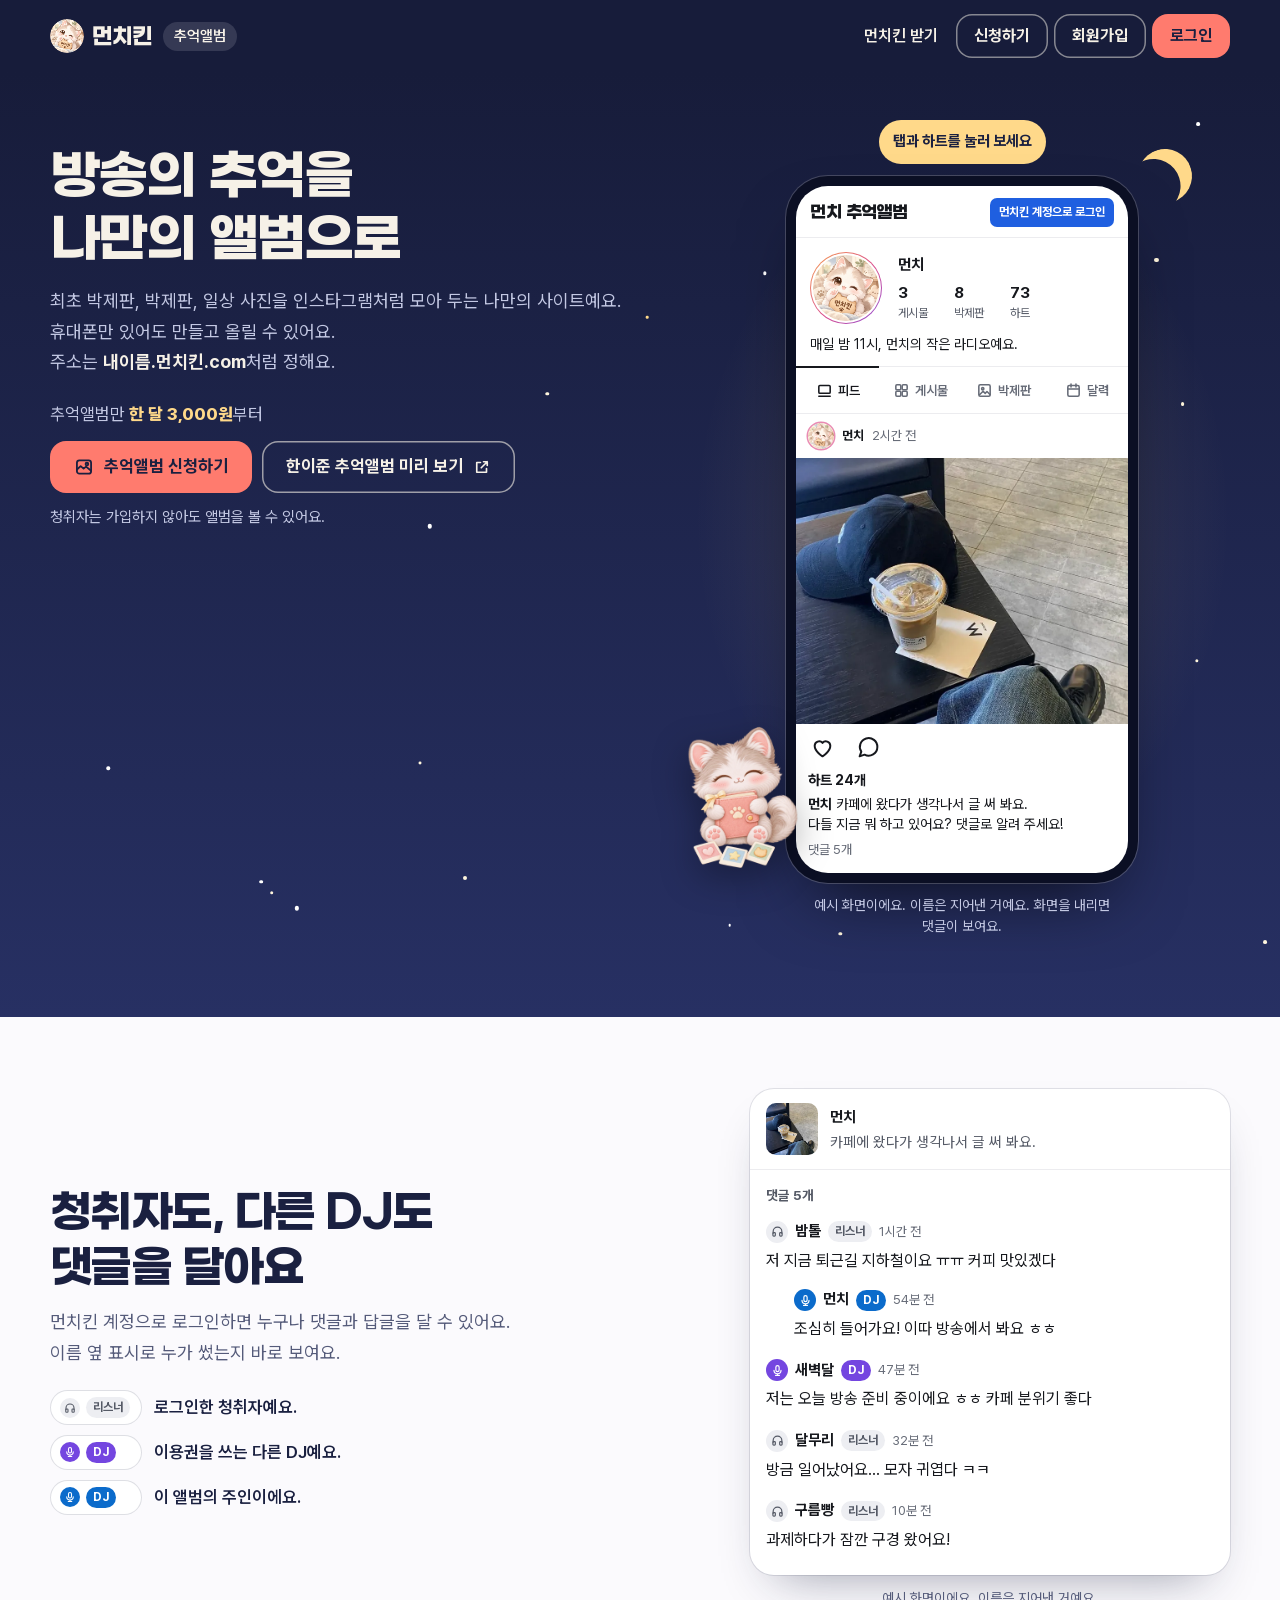
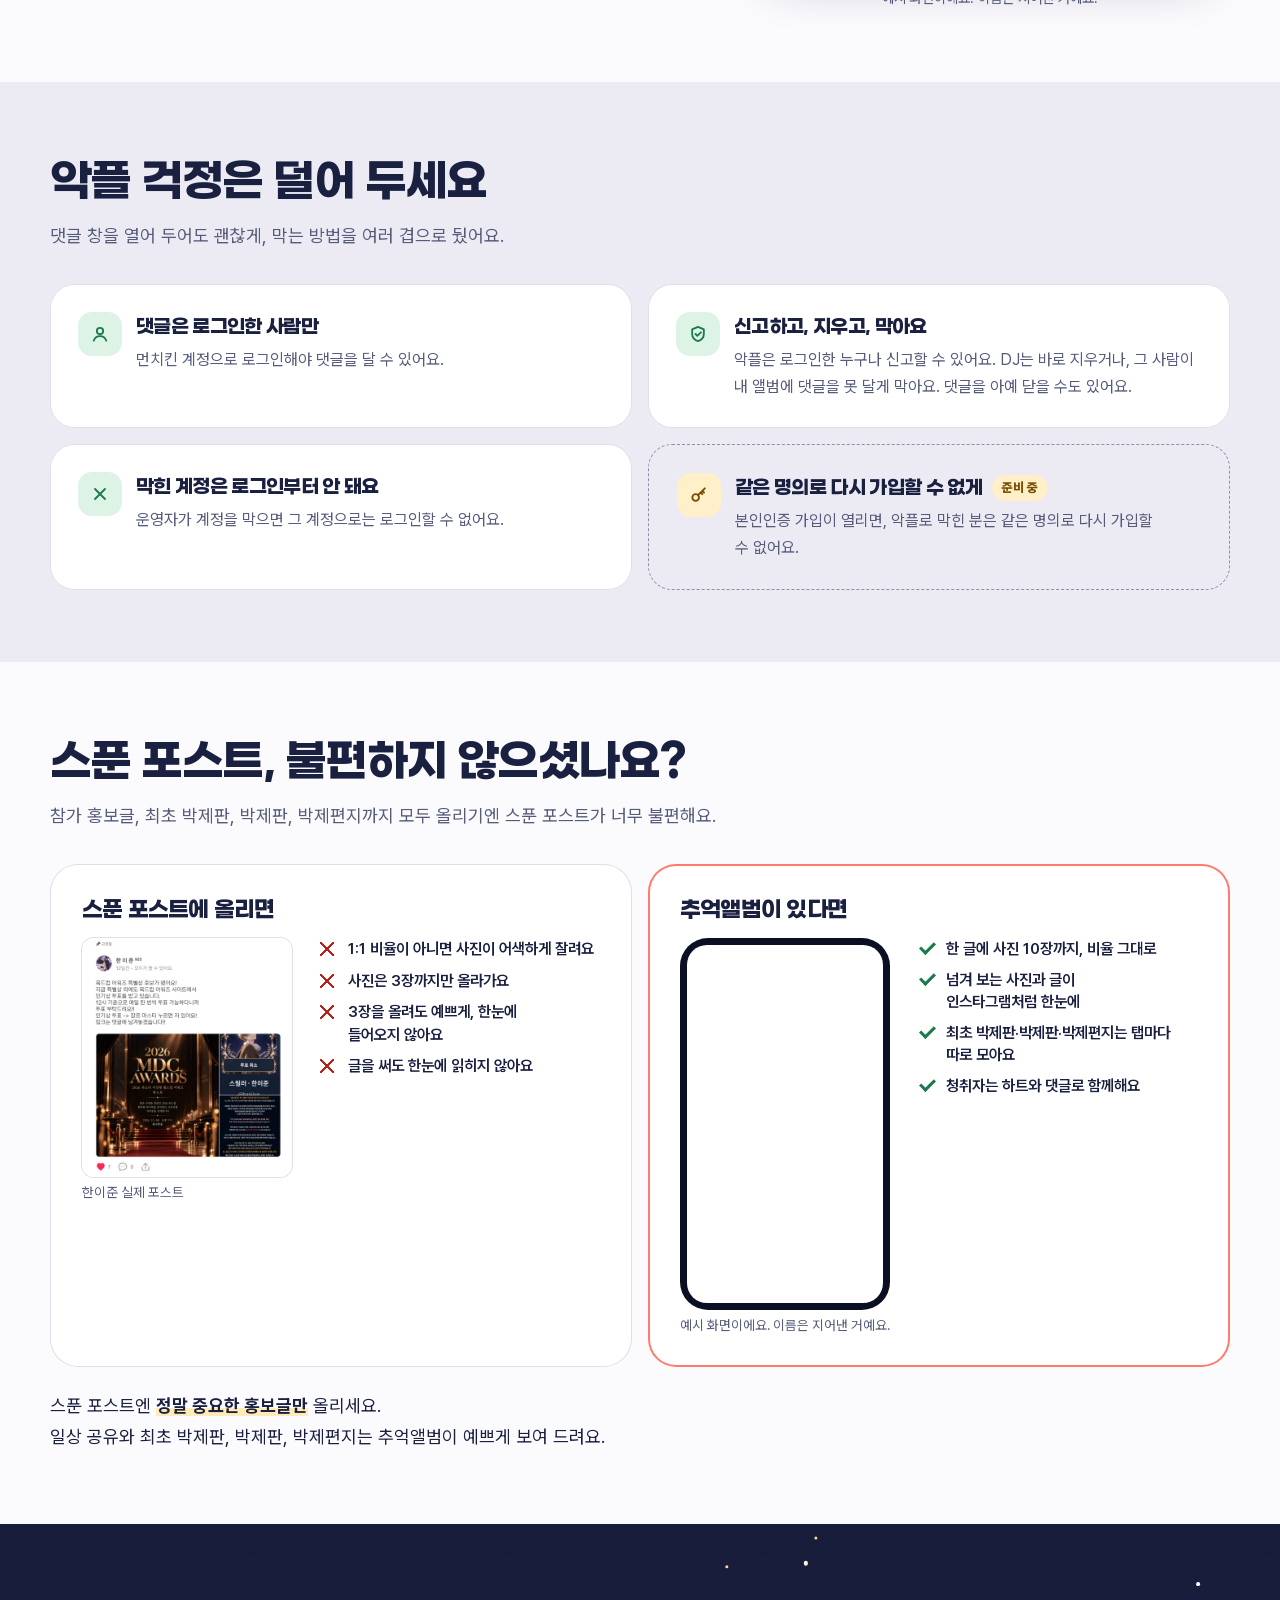
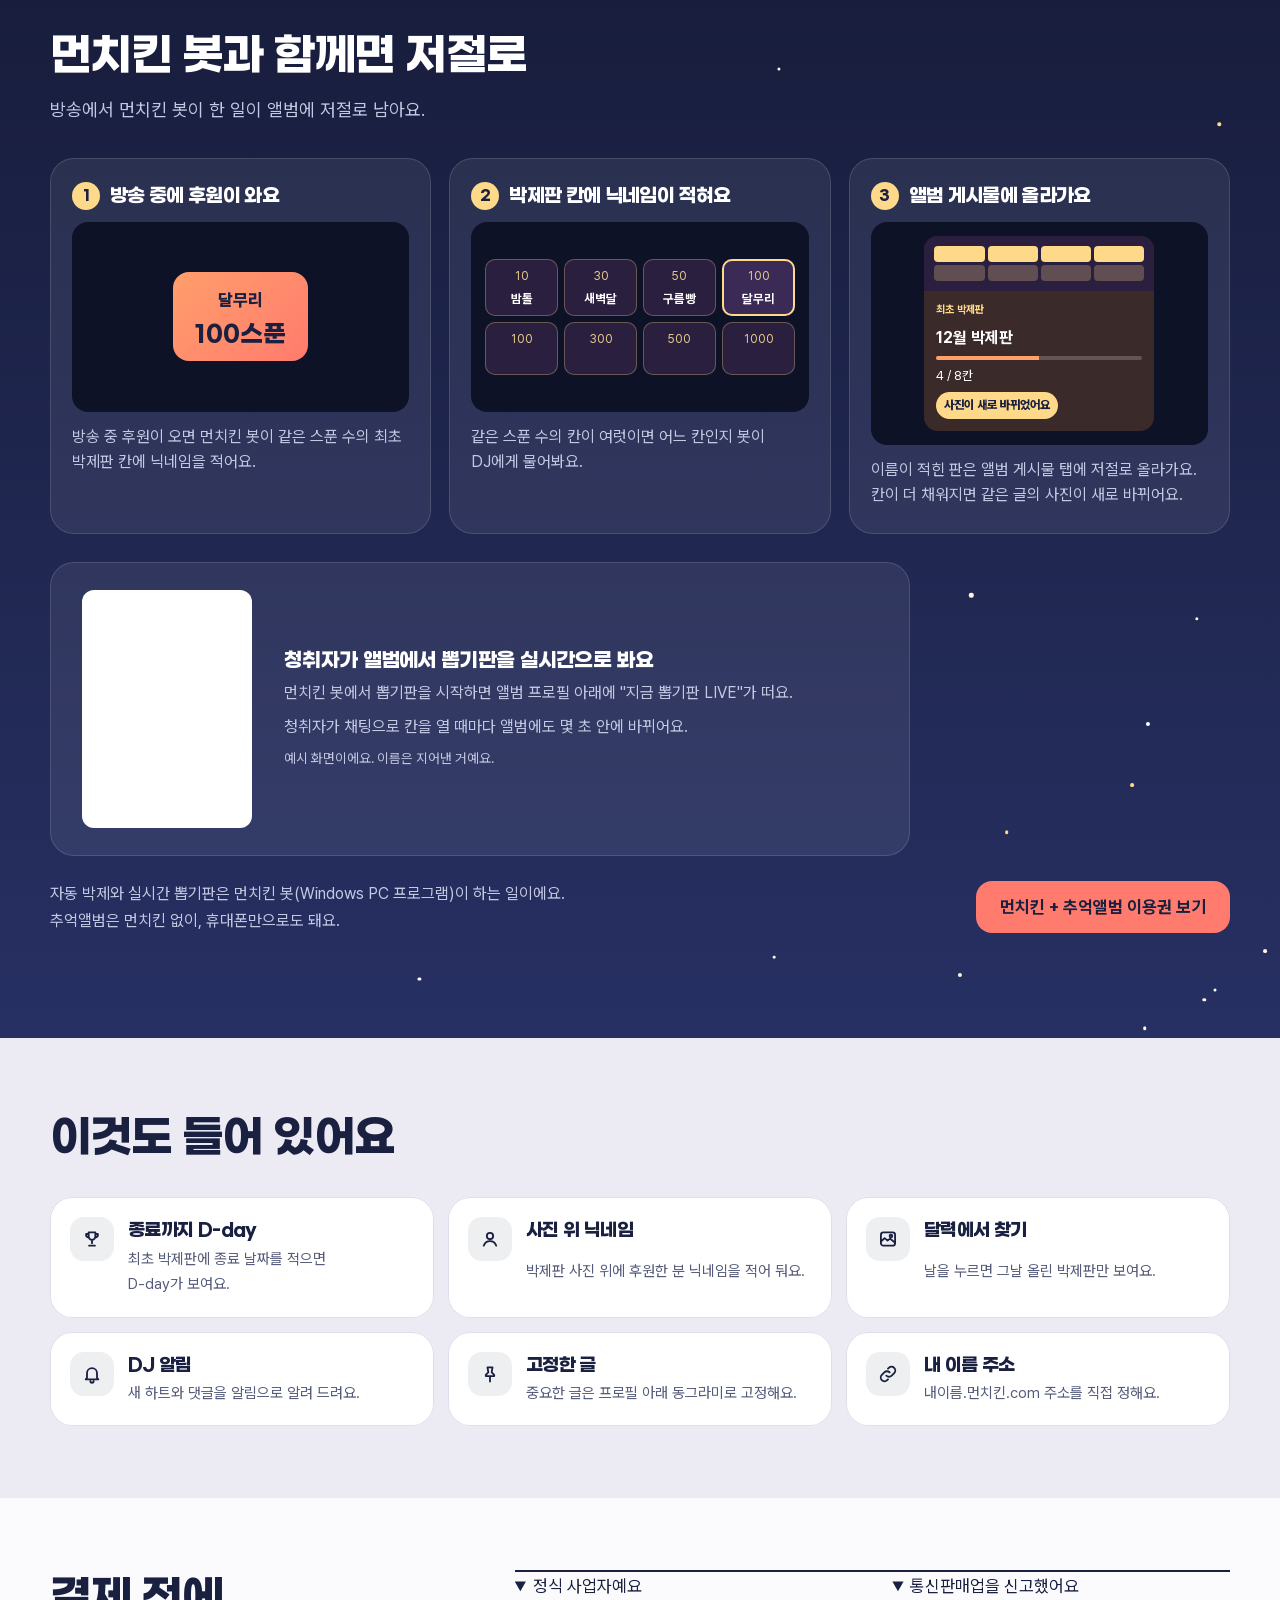
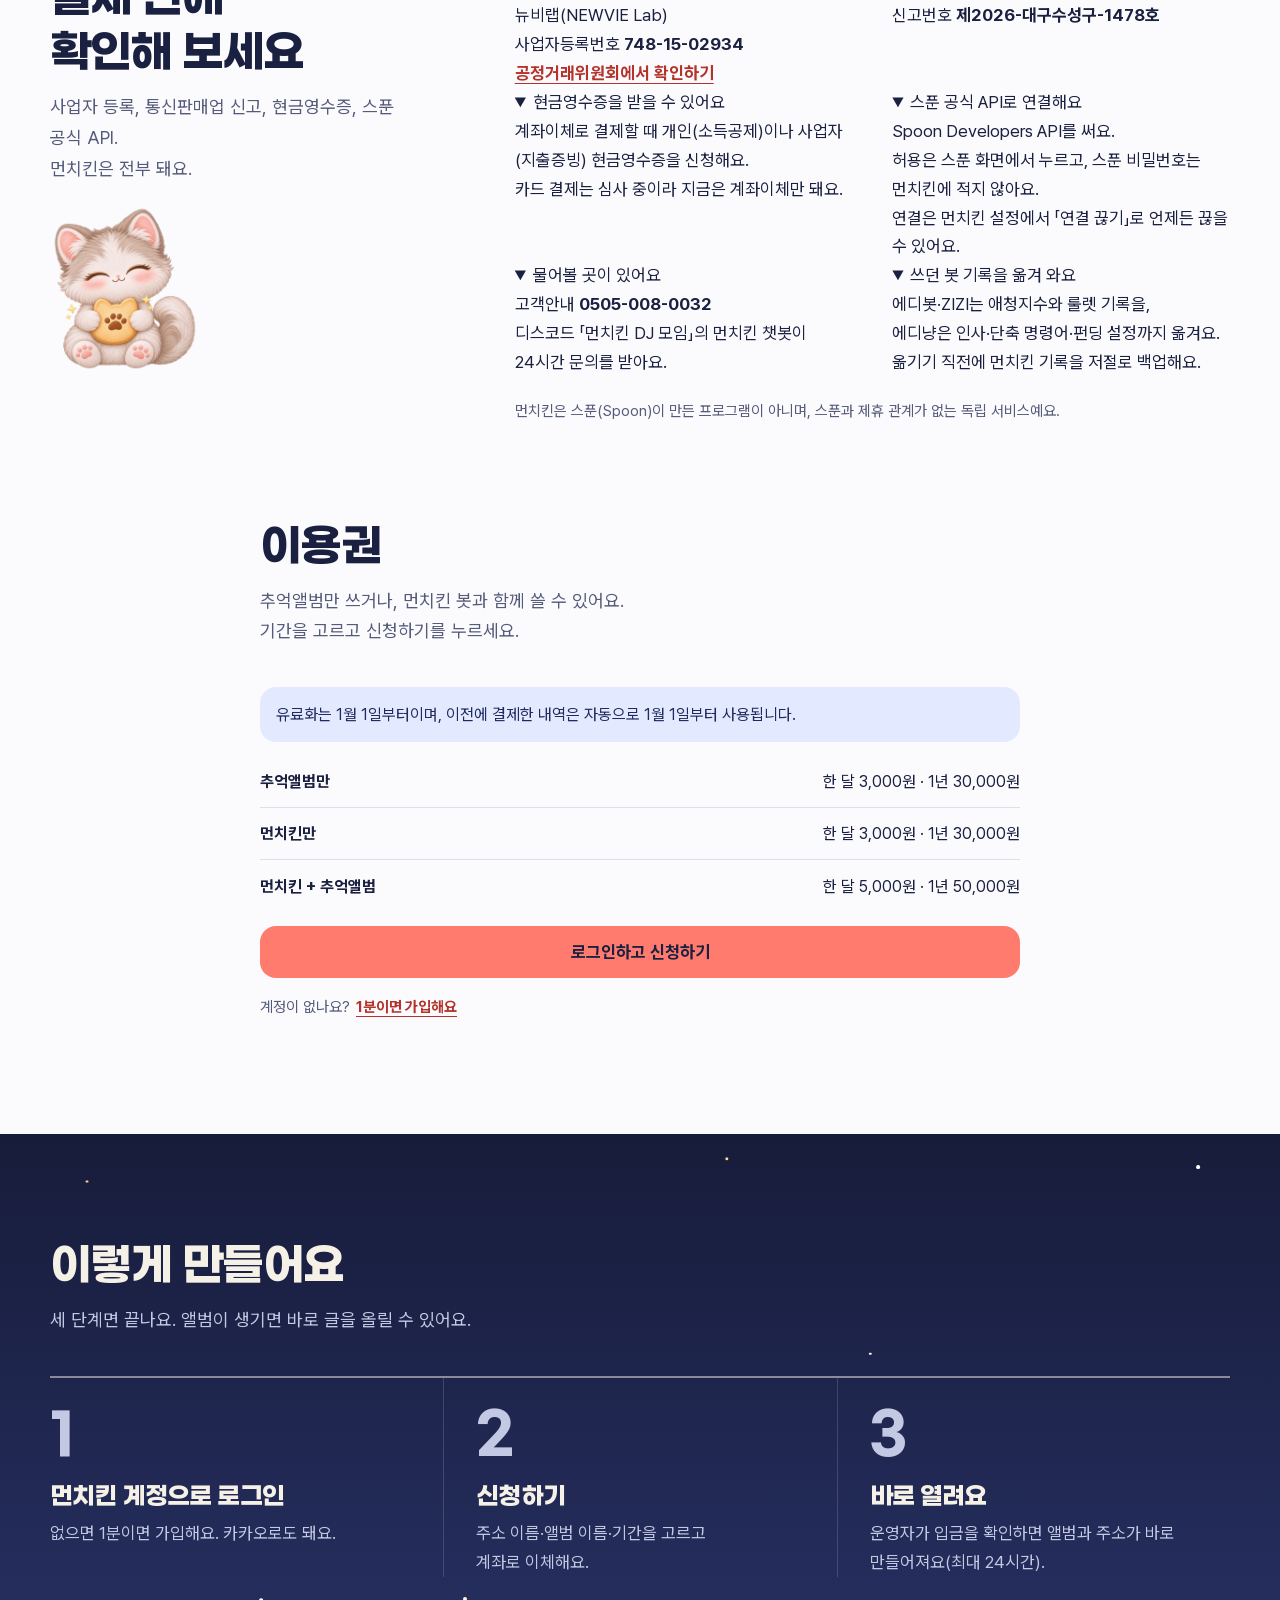
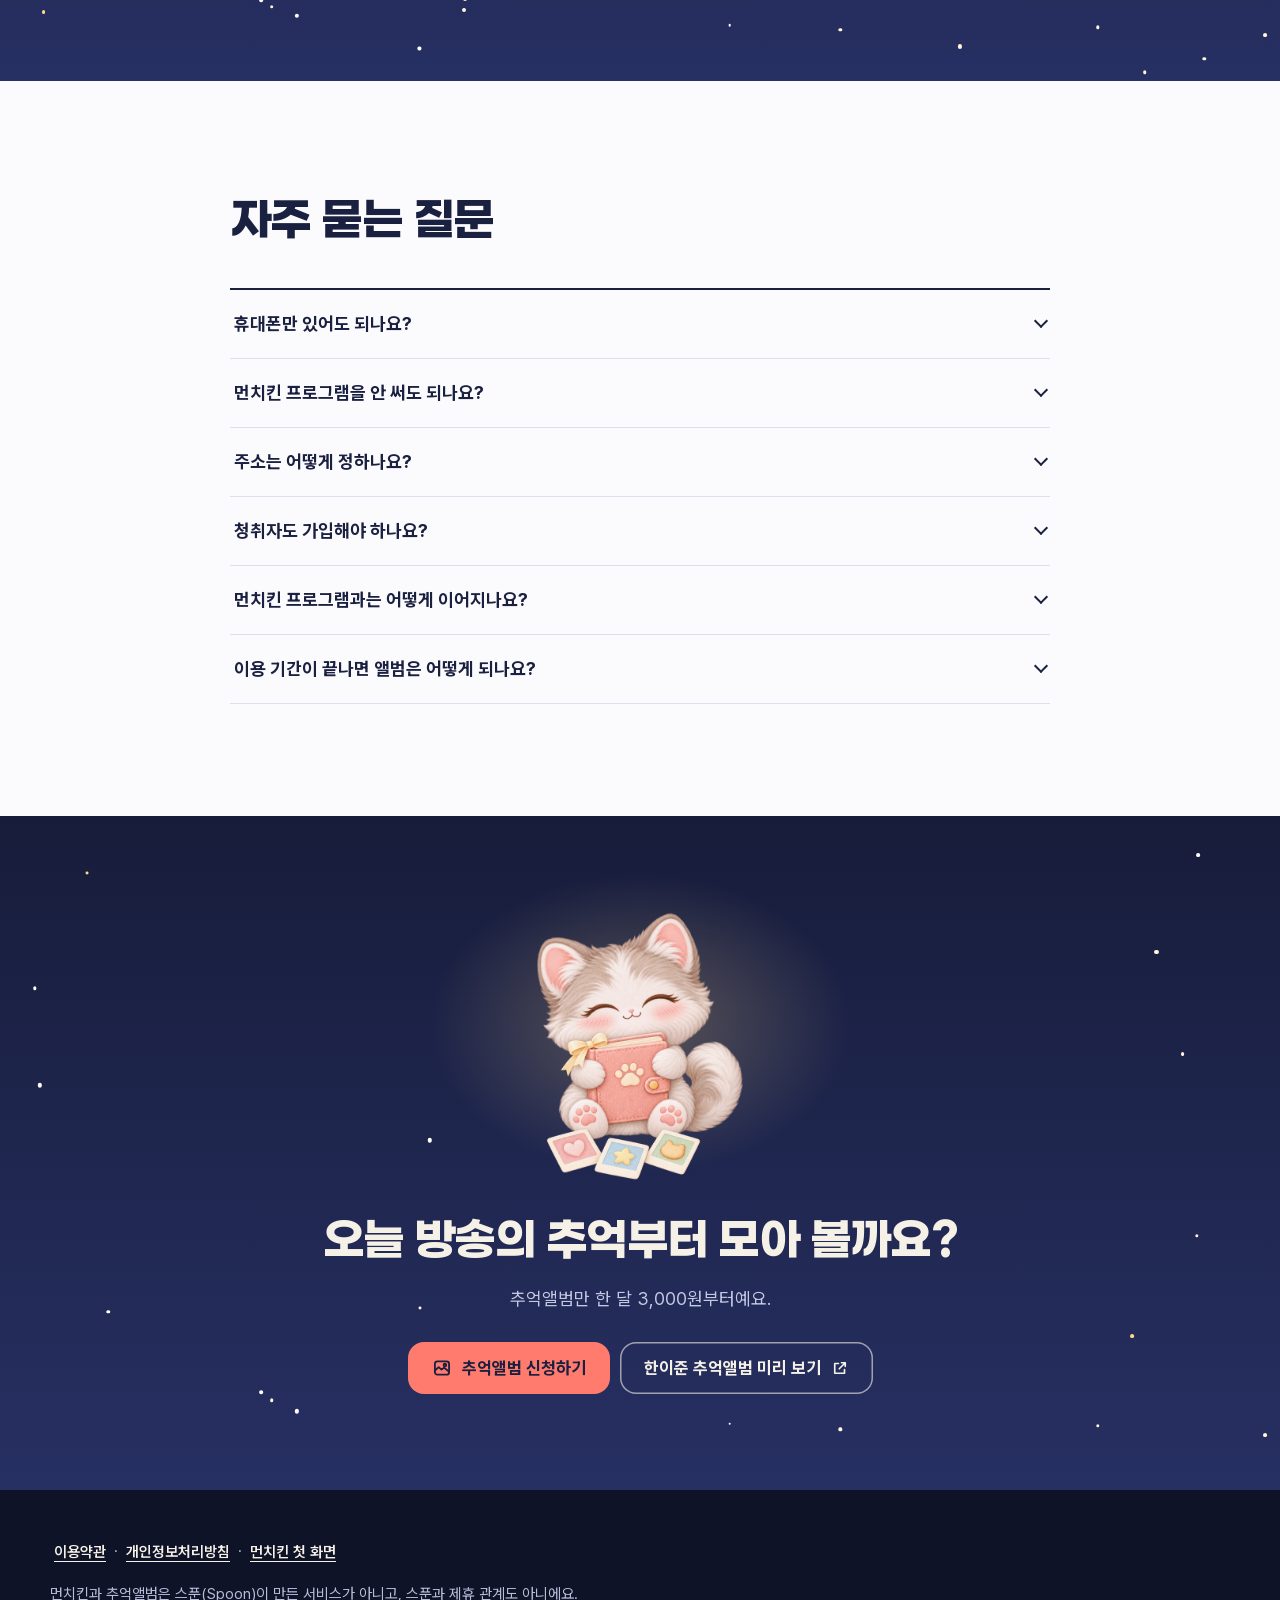
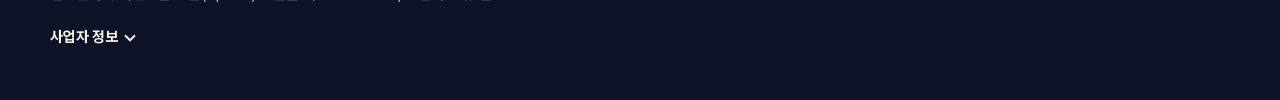
==== commit 8aa61678: "개편 3: /album 을 눌러 보는 앨범으로 — 카페 사진 피드와 댓글(리스너·다른 DJ·주인 답글), 청취자도 다른 DJ도 댓글 칸, 악플 걱정은 덜어 두세요(명의 줄은 준비 " ====
--- a/docs/album/index.html
+++ b/docs/album/index.html
@@ -20,10 +20,10 @@
 <link rel="preconnect" href="https://aksegkhhugqvvaidgvro.supabase.co" crossorigin>
 <link rel="preload" href="../fonts/mk-text.woff2" as="font" type="font/woff2" crossorigin>
 <link rel="preload" href="../fonts/mk-title.woff2" as="font" type="font/woff2" crossorigin>
-<link rel="stylesheet" href="../site.css?v=7">
+<link rel="stylesheet" href="../site.css?v=9">
 <link rel="stylesheet" href="../pay.css?v=2">
-<link rel="stylesheet" href="album.css?v=13">
-<script type="module" src="album.js?v=26"></script>
+<link rel="stylesheet" href="album.css?v=15">
+<script type="module" src="album.js?v=29"></script>
 <script src="../stars.js?v=3" defer></script>
 <script src="../fonts/rest.js?v=1" defer></script>
 </head>
--- a/docs/site.css
+++ b/docs/site.css
@@ -474,4 +474,231 @@
 .bs-go{flex:none;display:inline-flex;align-items:center;gap:2px;text-decoration:underline;text-underline-offset:4px}
 .bs-go .ico{width:18px;height:18px;stroke-width:2.6}
 .beta-strip:focus-visible{outline:3px solid #1A2040;outline-offset:-6px;border-radius:0}
+.beta-cta{display:flex;align-items:center;flex-wrap:wrap;gap:12px 18px;max-width:600px;margin-top:22px;padding:16px 16px 16px 20px;border-radius:18px;background:var(--coral);color:#1A2040;text-decoration:none;box-shadow:0 10px 30px rgba(10,14,40,.18)}
+.beta-cta .bc-text{flex:1 1 240px;display:grid;gap:3px;min-width:0}
+.bc-tag{display:flex;flex-wrap:wrap;align-items:center;gap:4px 8px;font-size:14px;font-weight:700}
+.bc-tag i{font-style:normal;padding:2px 9px;border-radius:999px;background:#1A2040;color:#FFFFFF;font-size:13px;font-weight:800}
+.beta-cta b{font-size:20px;font-weight:800;line-height:1.35}
+.beta-cta small{font-size:14px;font-weight:600;line-height:1.45}
+.bc-go{flex:none;display:inline-flex;align-items:center;gap:4px;min-height:48px;padding:0 18px;border-radius:14px;background:#1A2040;color:#FFFFFF;font-size:17px;font-weight:800}
+.bc-go .ico{width:18px;height:18px;stroke-width:2.6}
+.beta-cta:hover .bc-go{background:#2a3160}
+.beta-cta:focus-visible{outline:3px solid var(--link);outline-offset:3px}
+#mk-beta-album:empty{display:none}
+@media (max-width:600px){.beta-cta{padding:14px}.beta-cta b{font-size:18px}.bc-go{width:100%;justify-content:center}}
 @media (max-width:600px){.beta-strip{justify-content:flex-start;font-size:15px;gap:4px 8px}.bs-more{display:none}}
+
+/* ═══ 개편(2026-11-27 시안 2 「눌러 보는 방송」) — 여기부터 새 칸. 첫 화면(index.html)과 추억앨범 신청(album/)이 함께 쓰는 공용 칸 먼저, 그 아래 첫 화면만의 모양(body.home). ═══ */
+:root{--chat-bg:#0E1227;--chat-bub:rgba(255,255,255,.1);--chat-ink:#F6F1E7;--chat-ink-2:#B7BCD9;--s2-a:#2A2340;--s2-b:#2C3A34;--s2-gold:#F2C46A;--s2-ink:#FFF1D6;--s2-mint:#7FE3C4}
+.x-sec{padding:72px 0}
+.x-head{display:grid;gap:12px;margin-bottom:32px;max-width:40em}
+.x-head .lead{font-size:18px}
+
+/* 스푼 채팅을 닮은 창(늘 어두운 색 — 밝은 화면에서도) */
+.chatbox{background:var(--chat-bg);color:var(--chat-ink);border-radius:26px;padding:16px 14px 18px;box-shadow:0 0 0 1px rgba(246,241,231,.14),0 30px 60px -30px rgba(0,0,0,.65);text-align:left}
+.chat{display:grid;gap:12px;align-content:start}
+.msg{display:grid;grid-template-columns:34px minmax(0,1fr);gap:8px;align-items:start}
+.msg .av{width:34px;height:34px;border-radius:50%;display:grid;place-items:center;font:700 14px/1 var(--body);color:#1A2040;overflow:hidden;flex:none}
+.msg .av img{width:100%;height:100%;object-fit:cover}
+.msg .av.a1{background:#F3B98C}.msg .av.a2{background:#A9BEFF}.msg .av.a3{background:#F6DE9C}.msg .av.dj{background:#FF7B6E}
+.msg .who{display:flex;align-items:center;gap:6px;background:none;border-radius:0;padding:0;font-size:13.5px;font-weight:600;color:var(--chat-ink-2);line-height:1.2;margin-bottom:5px}
+.msg .role{font-size:11.5px;font-weight:800;line-height:1;padding:3px 6px;border-radius:6px;color:#101426}
+.msg .role.dj{background:#FF9F45}.msg .role.mgr{background:#5FD39A}
+.msg .bub{width:fit-content;max-width:100%;background:var(--chat-bub);border-radius:4px 16px 16px 16px;padding:9px 13px;font-size:15.5px;line-height:1.55;white-space:pre-line;overflow-wrap:anywhere}
+.msg.bot .bub{background:rgba(255,217,138,.13);box-shadow:inset 0 0 0 1px rgba(255,217,138,.22)}
+.chat .stage{justify-self:center;font-size:13.5px;font-weight:600;line-height:1.4;color:var(--chat-ink-2);padding:6px 12px;border-radius:999px;border:1px dashed rgba(246,241,231,.3);text-align:center}
+.chat-note{margin-top:14px;font-size:14px;line-height:1.5;color:var(--chat-ink-2);display:grid;grid-template-columns:auto 1fr;gap:8px}
+.chat-note::before{content:"";width:6px;height:6px;border-radius:50%;background:var(--star);margin-top:8px}
+/* 휴대폰: 봇 글 한 줄(한글 22자쯤)이 꺾이지 않게 말풍선을 창 너비만큼 써요 */
+@media (max-width:560px){
+  .chatbox{padding:14px 12px 16px}
+  .msg{grid-template-columns:28px minmax(0,1fr);gap:6px 8px;align-items:center}
+  .msg>div{display:contents}
+  .msg .av{width:28px;height:28px;font-size:12.5px}
+  .msg .who{margin:0}
+  .msg .bub{grid-column:1/-1;font-size:14.5px;padding:9px 12px}
+}
+
+/* 한 줄 믿음 띠 */
+.trust-strip{background:var(--card);border-bottom:1px solid var(--line)}
+.trust-strip ul{display:grid;grid-template-columns:repeat(2,minmax(0,1fr));gap:0}
+.trust-strip li{padding:16px 12px 16px 0;display:grid;gap:2px;align-content:start;font-size:14px;line-height:1.4;color:var(--ink-2)}
+.trust-strip li:nth-child(even){padding-left:14px;border-left:1px solid var(--line)}
+.trust-strip li:nth-child(n+3){border-top:1px solid var(--line)}
+.trust-strip b{font-size:16px;color:var(--ink);font-weight:800}
+@media (min-width:860px){
+  .trust-strip ul{grid-template-columns:repeat(4,minmax(0,1fr))}
+  .trust-strip li{padding:20px 20px 20px 0;font-size:15px}
+  .trust-strip li+li{padding-left:22px;border-left:1px solid var(--line)}
+  .trust-strip li:nth-child(n+3){border-top:0}
+  .trust-strip b{font-size:17px}
+}
+
+/* 시즌 2 칸: 보스전 화면의 저녁 보랏빛·이끼색(밝은·어두운 화면 모두 같은 색) */
+.s2{background:linear-gradient(180deg,var(--s2-a) 0%,#2B2B3E 55%,var(--s2-b) 100%);color:var(--s2-ink);--ink:#FFF1D6;--ink-2:#CFC6DA;--line:rgba(255,241,214,.18);--focus:#F2C46A;--link:#F2C46A;position:relative;overflow:hidden}
+.s2::before{content:"";position:absolute;inset:0;background:radial-gradient(1px 1px at 12% 18%,#fff 50%,transparent 51%),radial-gradient(1px 1px at 72% 9%,#FFE9A8 50%,transparent 51%),radial-gradient(1.5px 1.5px at 88% 30%,#fff 50%,transparent 51%),radial-gradient(1px 1px at 34% 6%,#fff 50%,transparent 51%),radial-gradient(1.5px 1.5px at 55% 22%,#FFE9A8 50%,transparent 51%);opacity:.7;pointer-events:none}
+.s2 .wrap{position:relative}
+.s2-top{display:grid;gap:18px;margin-bottom:36px}
+.s2-date{display:inline-flex;flex-wrap:wrap;align-items:center;gap:6px 10px;width:fit-content;font:700 17px/1.2 var(--display);letter-spacing:var(--tight);padding:10px 16px;border-radius:12px;background:var(--s2-gold);color:#241A0C}
+.s2-date span{font:700 14px/1.2 var(--body);letter-spacing:0;padding:4px 9px;border-radius:8px;background:#241A0C;color:var(--s2-gold)}
+.s2 h2{color:#fff}
+.s2 h3{font-size:clamp(22px,2.4vw,28px);color:#fff}
+.s2 .lead{color:var(--ink-2)}
+.s2-grid{display:grid;gap:40px}
+.s2-part{display:grid;gap:16px;min-width:0;align-content:start}
+.s2-part p{color:var(--ink-2);max-width:34em}
+.s2-part p b{color:var(--s2-ink)}
+.s2-say{display:grid;gap:16px;align-content:start}
+.s2-boss{display:grid;gap:10px;min-width:0}
+.s2 code,.steps3 code{font:700 .92em/1 var(--mono);padding:3px 6px;border-radius:6px;background:rgba(255,255,255,.12);white-space:nowrap}
+/* 영상 틀(.screen): 가로 16:9 · .tall 은 세로 9:16(휴대폰 너비에서만 보이고, 그때 바로 뒤 가로 영상은 숨겨요) */
+.screen{position:relative;margin:0;border-radius:18px;overflow:hidden;background:#15121F;box-shadow:0 0 0 3px #15121F,0 0 0 5px rgba(242,196,106,.55),0 28px 60px -30px rgba(0,0,0,.8)}
+.screen .ratio{position:relative;aspect-ratio:16/9}
+.screen.tall .ratio{aspect-ratio:9/16}
+.screen img,.screen video{position:absolute;inset:0;width:100%;height:100%;object-fit:cover}
+.screen.tall{display:none}
+.cap.has-toggle{display:flex;align-items:center;justify-content:space-between;gap:12px}
+.vid-toggle{flex:none;min-width:56px;min-height:44px;padding:0 14px;border:0;border-radius:12px;background:rgba(255,255,255,.12);box-shadow:inset 0 0 0 1px rgba(255,241,214,.22);color:var(--s2-ink);font:700 14px/1 var(--body);cursor:pointer}
+.vid-toggle:hover{background:rgba(255,255,255,.2)}
+.vid-toggle:focus-visible{outline:3px solid #F2C46A;outline-offset:2px}
+.cap{font-size:14px;line-height:1.5;color:var(--ink-2)}
+.steps3{display:grid;gap:8px;counter-reset:s}
+.steps3 li{counter-increment:s;display:grid;grid-template-columns:28px 1fr;gap:10px;align-items:start;font-weight:600;line-height:1.5;color:var(--s2-ink)}
+.steps3 li::before{content:counter(s);width:28px;height:28px;border-radius:8px;display:grid;place-items:center;background:rgba(242,196,106,.18);color:var(--s2-gold);font:700 15px/1 var(--display)}
+.vs{display:grid;grid-template-columns:1fr auto 1fr;align-items:center;gap:10px;padding:18px 14px;border-radius:18px;background:rgba(15,10,25,.42);box-shadow:inset 0 0 0 1px var(--line)}
+.vs-room{display:grid;justify-items:center;gap:8px;text-align:center;font:700 17px/1.2 var(--display);letter-spacing:var(--tight);color:#fff}
+.vs-room img{width:72px;height:72px;object-fit:contain;image-rendering:pixelated}
+.vs-room small{font:600 13px/1.3 var(--body);letter-spacing:0;color:var(--ink-2)}
+.vs-room.r img{transform:scaleX(-1)}
+.vs-mid{font:700 26px/1 var(--display);color:var(--s2-gold)}
+.vs-win{grid-column:1/-1;justify-self:center;font-size:14.5px;font-weight:700;padding:8px 12px;border-radius:10px;background:rgba(127,227,196,.14);color:var(--s2-mint);text-align:center}
+@media (prefers-reduced-motion:no-preference){
+  .vs-room.l img{animation:hopL 2.4s ease-in-out infinite}
+  .vs-room.r img{animation:hopR 2.4s ease-in-out infinite}
+}
+@keyframes hopL{0%,60%,100%{transform:none}30%{transform:translateX(10px)}}
+@keyframes hopR{0%,60%,100%{transform:scaleX(-1)}30%{transform:scaleX(-1) translateX(10px)}}
+.prize{display:grid;gap:6px;padding:18px 20px;border-radius:18px;background:rgba(242,196,106,.12);box-shadow:inset 0 0 0 1px rgba(242,196,106,.4)}
+.prize b{font:700 19px/1.4 var(--display);letter-spacing:var(--tight);color:var(--s2-gold)}
+.prize>span{font-size:15px;color:var(--ink-2)}
+@media (max-width:720px){
+  .screen.tall{display:block;width:min(100%,330px);justify-self:center}
+  .screen.tall+.screen{display:none}
+}
+@media (min-width:900px){
+  .s2-grid{grid-template-columns:minmax(0,1.25fr) minmax(0,1fr);gap:48px 56px;align-items:start}
+  .s2-part.wide{grid-column:1/-1;grid-template-columns:minmax(0,1.25fr) minmax(0,1fr);gap:16px 56px;align-items:center}
+}
+
+/* 결제 전에 확인해 보세요 */
+.sure{background:var(--bg)}
+.sure-grid{display:grid;gap:0;border-top:2px solid var(--ink)}
+.sure-grid>div{display:grid;gap:6px;padding:22px 0;border-bottom:1px solid var(--line);align-content:start}
+.sure-grid dt{font:700 20px/1.3 var(--display);letter-spacing:var(--tight);display:flex;align-items:center;gap:10px}
+.sure-grid dt::before{content:"";flex:none;width:22px;height:22px;border-radius:50%;background:var(--ok-soft) url("data:image/svg+xml,%3Csvg xmlns='http://www.w3.org/2000/svg' viewBox='0 0 22 22'%3E%3Cpath d='M6 11.5l3.2 3.2L16 8' fill='none' stroke='%231B7A4B' stroke-width='2.4' stroke-linecap='round' stroke-linejoin='round'/%3E%3C/svg%3E") center/100% no-repeat}
+@media (prefers-color-scheme:dark){.sure-grid dt::before{background-image:url("data:image/svg+xml,%3Csvg xmlns='http://www.w3.org/2000/svg' viewBox='0 0 22 22'%3E%3Cpath d='M6 11.5l3.2 3.2L16 8' fill='none' stroke='%2374D8A0' stroke-width='2.4' stroke-linecap='round' stroke-linejoin='round'/%3E%3C/svg%3E")}}
+.sure-grid dd{margin:0;color:var(--ink-2);font-size:16px;line-height:1.65}
+.sure-grid dd b{color:var(--ink);font-variant-numeric:tabular-nums}
+.sure-grid a{color:var(--link);font-weight:700;text-underline-offset:4px}
+.indep-box{margin-top:22px;font-size:15px;color:var(--ink-2);line-height:1.6}
+.sure-pal{display:none;width:150px;margin-top:8px}
+@media (min-width:860px){
+  .sure-in{display:grid;grid-template-columns:minmax(0,.8fr) minmax(0,1.4fr);gap:56px;align-items:start}
+  .sure-grid{grid-template-columns:1fr 1fr;column-gap:40px}
+  .sure .x-head{position:sticky;top:24px;margin:0}
+  .sure-pal{display:block}
+}
+@media (max-width:720px){.x-sec{padding:56px 0}}
+
+/* ── 첫 화면만(body.home) ── */
+body.home h2{font-size:clamp(27px,3.4vw,42px)}
+body.home .site-header nav a.opt{display:none}
+@media (min-width:760px){body.home .site-header nav a.opt{display:inline-flex}}
+/* 첫 칸: 왼쪽 글·받기·마스코트, 오른쪽 눌러 보는 채팅(휴대폰은 위아래) */
+.hx{padding:24px 0 0}
+.hx-in{display:grid;gap:28px;padding-bottom:40px}
+.hx-left{display:grid;gap:8px;min-width:0}
+.hx-copy{display:grid;gap:18px;justify-items:start;text-align:left}
+.hx-copy h1{font-size:clamp(34px,4.3vw,60px)}
+.hx-copy .lead{max-width:29em;color:var(--ink-2)}
+.hx-copy .get{margin-top:6px;width:100%}
+.hx-copy .version{margin-top:-4px;text-align:left}
+.hx-scene{position:relative;justify-self:center;width:min(74%,460px)}
+.hx-scene::before{content:"";position:absolute;left:8%;right:8%;top:8%;bottom:-20%;border-radius:50%;background:radial-gradient(closest-side,rgba(255,217,138,.34),rgba(255,217,138,.1) 60%,transparent)}
+.hx-scene img{position:relative;width:100%;margin-bottom:-2%}
+.hx-scene .hello-note{left:2%;top:6%}
+.try{display:grid;gap:12px;min-width:0}
+body.home .try-title{font:700 clamp(20px,2vw,24px)/1.35 var(--display);letter-spacing:var(--tight);color:#fff}
+.try-btns{display:grid;grid-template-columns:1fr 1fr;gap:8px}
+.try-btns button{min-height:50px;padding:8px 10px;border:0;border-radius:14px;background:rgba(255,255,255,.11);color:var(--cream);font-weight:700;font-size:15.5px;line-height:1.3;cursor:pointer;box-shadow:inset 0 0 0 1px rgba(246,241,231,.16);-webkit-tap-highlight-color:transparent}
+.try-btns button:hover{background:rgba(255,255,255,.18)}
+.try-btns button[aria-pressed="true"]{background:var(--star);color:#1A2040;box-shadow:none}
+.try .chatbox{padding:0;overflow:hidden}
+.try-bar{display:flex;align-items:center;gap:8px;padding:12px 16px;font-size:14px;font-weight:700;color:var(--chat-ink-2);border-bottom:1px solid rgba(246,241,231,.12)}
+.try-bar i{flex:none;width:8px;height:8px;border-radius:50%;background:#FF5A4D}
+.try .chat{height:430px;overflow-y:auto;overscroll-behavior:contain;padding:16px 14px 20px;scrollbar-width:thin;scrollbar-color:rgba(246,241,231,.25) transparent}
+/* 진짜 채팅처럼 짧은 장면은 아래쪽에 붙고, 길면 위로 넘겨 봐요 */
+.try .chat{display:flex;flex-direction:column}
+.try .chat>:first-child{margin-top:auto}
+.try .chat>.stage{align-self:center}
+.try .chat:focus-visible{outline-offset:-3px;border-radius:0}
+@media (max-width:560px){.try .chat{height:480px}}
+.try .chat-note{margin:0;padding:12px 16px 14px;border-top:1px solid rgba(246,241,231,.12);min-height:3.6em}
+@media (prefers-reduced-motion:no-preference){.chat>.in{animation:chatPop .3s ease-out both}.try-bar i{animation:chatBlink 1.6s infinite}}
+@keyframes chatPop{from{opacity:0;transform:translateY(8px)}}
+@keyframes chatBlink{50%{opacity:.25}}
+/* 방송에서 하는 일: 네 칸 */
+.tiles{display:grid;gap:16px}
+.tile{border-radius:28px;padding:26px 20px 20px;display:grid;gap:12px;align-content:start;min-width:0}
+.tile.t-blush{background:var(--t-blush)}.tile.t-butter{background:var(--t-butter)}.tile.t-sky{background:var(--t-sky)}.tile.t-plain{background:var(--card);box-shadow:inset 0 0 0 1px var(--line)}
+.tile h3{font-size:clamp(22px,2.2vw,27px)}
+.tile>p{color:var(--ink);opacity:.82}
+.tile .chatbox{border-radius:20px;padding:14px 12px;margin-top:6px;box-shadow:none}
+.tile small{font-size:14px;color:var(--ink);opacity:.78;line-height:1.5}
+.tile figure{margin:6px 0 0;display:grid;gap:8px}
+.tile figure img{width:100%;border-radius:12px;box-shadow:0 0 0 1px var(--line)}
+body.home .more{margin-top:20px;border-top:1px solid var(--line);border-bottom:1px solid var(--line)}
+body.home .more summary{display:flex;align-items:center;justify-content:space-between;gap:12px;min-height:60px;cursor:pointer;font:700 19px/1.3 var(--display);letter-spacing:var(--tight);list-style:none}
+body.home .more summary::-webkit-details-marker{display:none}
+body.home .more summary::after{content:"";flex:none;width:10px;height:10px;border-right:2.5px solid currentColor;border-bottom:2.5px solid currentColor;transform:rotate(45deg);margin:-4px 6px 0 0}
+body.home .more[open] summary::after{transform:rotate(-135deg);margin-top:6px}
+body.home .more ul{display:grid;gap:10px 28px;padding:4px 0 22px}
+body.home .more li{font-weight:600;display:grid;grid-template-columns:24px 1fr;gap:8px}
+body.home .more li::before{content:"";width:9px;height:15px;border-right:3px solid var(--ok);border-bottom:3px solid var(--ok);transform:rotate(45deg);margin:3px 0 0 6px}
+/* 추억앨범 맛보기 */
+.album-taste{padding:72px 0 0}
+.album-taste-in{background:var(--card);border-radius:32px;padding:28px 20px 30px;display:grid;gap:28px;box-shadow:inset 0 0 0 1px var(--line)}
+.album-taste h2{margin-bottom:12px}
+.album-taste .address-example{margin:18px 0 10px}
+.album-taste .duo-art .arch{width:min(52%,210px)}
+/* 이용권 */
+.price{background:var(--soft)}
+.free-line{font:700 clamp(20px,2.2vw,26px)/1.4 var(--display);letter-spacing:var(--tight)}
+.price-eq{display:grid;gap:2px;max-width:40em;margin-bottom:28px;padding:18px 20px;border-radius:20px;background:var(--card);box-shadow:inset 0 0 0 1px var(--line);font-size:15px;color:var(--ink-2);font-variant-numeric:tabular-nums}
+.price-eq b{font:700 clamp(18px,1.9vw,21px)/1.45 var(--display);letter-spacing:var(--tight);color:var(--ink);margin-bottom:4px;text-wrap:balance}
+/* 시작 3단계 · 설치 그림 안내(접어 둠) · 질문 */
+body.home .start-section,body.home #install-help,body.home .section{padding:72px 0}
+/* 휴대폰·맥에서는 설치할 수 없으니 경고 설명 두 칸은 접고, 그림 안내 제목만 보여요(PC 에서는 그대로) */
+.not-pc .ih-intro{display:none}
+/* 마지막 받기 */
+.last{padding:64px 0 0;text-align:center}
+.last .wrap{display:grid;justify-items:center;gap:16px}
+.last .get{justify-items:center}
+.last .pc-note{text-align:left}
+.last .version{margin-top:0}
+.last .final-help{margin-top:-8px}
+.last .wrap>img{width:min(70%,300px);margin-bottom:-4px}
+@media (max-width:720px){
+  body.home .btn.dl{min-height:60px;padding:0 24px;font-size:19px}
+  .album-taste{padding-top:56px}
+  body.home .start-section,body.home #install-help,body.home .section{padding:56px 0}
+}
+@media (min-width:900px){
+  .hx-in{grid-template-columns:minmax(0,1fr) minmax(0,470px);gap:56px;align-items:start;padding:24px 0 56px}
+  .hx-copy .get{width:auto}
+  .hx-scene{justify-self:start;width:min(100%,430px);margin-top:4px}
+  .tiles{grid-template-columns:1fr 1fr}
+  .tile{padding:34px 32px 30px}
+  body.home .more ul{grid-template-columns:repeat(3,1fr)}
+  .album-taste-in{grid-template-columns:minmax(0,1.1fr) minmax(0,1fr);gap:48px;align-items:center;padding:44px 52px}
+}
--- a/docs/album/album.css
+++ b/docs/album/album.css
@@ -28,122 +28,212 @@
 .note{margin-top:16px;font-size:15px;color:var(--ink-2)}
 .sub{font:700 20px/1.3 var(--display);letter-spacing:var(--tight)}
 
-/* 처음 화면: 밤 첫 화면 */
+/* 처음 화면(2026-11-27 개편 — 시안 「눌러 보는 앨범」): 밤 첫 화면에 글·베타 칸 → 눌러 보는 앨범 → 값·신청 단추. 휴대폰 먼저(PC 는 맨 아래 min-width:900px) */
 .mine-strip{background:var(--night);padding:8px 0 4px}
 .mine-row{display:grid;gap:10px}
-.a-hero .hero-in{grid-template-columns:minmax(0,1.1fr) minmax(0,1fr);gap:56px;justify-items:start;text-align:left;align-items:center;padding:56px 0 88px}
-.a-hero .kicker{margin-left:0}
-.a-hero .lead{margin:22px 0 0;max-width:34em}
-.a-hero .lead b{color:var(--ink)}
-.a-hero .btn.line{box-shadow:inset 0 0 0 1.5px rgba(246,241,231,.6)}
-.cta{display:flex;flex-wrap:wrap;gap:10px;margin-top:28px}
+.cta{display:flex;flex-wrap:wrap;gap:10px}
 .cta.center{justify-content:center;margin-top:44px}
 .btn .ico:last-child:not(:first-child){width:18px;height:18px}
-
-/* (2026-11-23) 처음 화면의 그림은 모두 실제 한이준 추억앨범을 찍은 것(shots/) — 휴대폰 틀에 넣어 "인스타그램처럼 익숙한" 모습이 보이게 */
-.real-phone{position:relative;margin:0;display:grid;justify-items:center;gap:14px;width:100%}
-.real-phone::before{content:"";position:absolute;left:2%;right:2%;top:4%;bottom:10%;border-radius:50%;background:radial-gradient(closest-side,rgba(255,217,138,.3),rgba(255,217,138,.08) 60%,transparent);pointer-events:none}
-.phone{position:relative;width:min(100%,340px);padding:10px;border-radius:42px;background:#0B0F24;box-shadow:0 0 0 1px rgba(246,241,231,.2),0 34px 70px -28px rgba(0,0,0,.7)}
+.ah{padding:28px 0 56px}
+.ah-in{display:grid;gap:24px}
+.ah-copy{display:grid;gap:16px;justify-items:start;text-align:left;min-width:0}
+.ah-copy .kicker{margin:0}
+.ah-copy h1{font-size:clamp(34px,10vw,42px)}
+.ah-copy .lead{max-width:32em}
+.ah-copy .lead b{color:var(--ink)}
+.ah-copy .beta-cta{margin-top:4px;width:100%}
+.ah-buy{display:grid;gap:12px;justify-items:start;min-width:0}
+.ah-buy .cta{width:100%}
+.ah-buy .btn{flex:1 1 220px}
+.ah-buy .btn.line{box-shadow:inset 0 0 0 1.5px rgba(246,241,231,.6)}
+.ah-price{font-size:17px;color:var(--ink-2)}
+.ah-price b{color:var(--star);font-weight:800}
+.ah-buy .note{margin:0}
+
+/* 눌러 보는 앨범: 휴대폰 틀 안은 실제 추억앨범처럼 늘 흰 화면(어두운 화면에서도) */
+.demo{position:relative;margin:0;display:grid;justify-items:center;gap:12px;min-width:0}
+.demo::before{content:"";position:absolute;left:0;right:0;top:6%;bottom:8%;border-radius:50%;background:radial-gradient(closest-side,rgba(255,217,138,.28),rgba(255,217,138,.07) 60%,transparent);pointer-events:none}
+.demo-hint{position:relative;display:inline-flex;align-items:center;gap:8px;font-size:15px;font-weight:700;padding:9px 14px;border-radius:999px;background:var(--star);color:#1A2040}
+.phone{position:relative;width:min(100%,352px);padding:10px;border-radius:42px;background:#0B0F24;box-shadow:0 0 0 1px rgba(246,241,231,.2),0 34px 70px -28px rgba(0,0,0,.7)}
 .phone img{width:100%;border-radius:32px;background:#FFFFFF}
-.phone-pal{position:absolute;z-index:1;bottom:30px;left:calc(50% - 170px - 120px);width:128px;height:auto;filter:drop-shadow(0 12px 18px rgba(0,0,0,.35))}
-.real-phone figcaption{position:relative;font-size:15px;color:var(--ink-2)}
-
-.real-pic{margin:0 auto;width:min(100%,330px);max-height:460px;overflow:hidden;border-radius:24px;background:#FFFFFF;box-shadow:0 0 0 1px rgba(26,32,64,.12),0 24px 48px -26px rgba(23,28,58,.45)}
-.real-pic img{width:100%}
-.hero-price{margin-top:18px;font-size:17px;color:var(--ink-2)}
-.hero-price b{color:var(--star);font-weight:800}
-
-/* (2026-11-23) 상품 상세 페이지 구역들 — 휴대폰 먼저. 사진이 주인공, 제목은 짧고 굵게 */
-.head h2{max-width:20em}
-/* 이런 DJ분께 */
-.for-sec{padding-bottom:40px}
-.for-grid{display:grid;grid-template-columns:repeat(3,minmax(0,1fr));gap:16px}
-.for-card{display:flex;align-items:center;gap:18px;border-radius:28px;padding:20px 22px 20px 18px}
-.for-card .awin{flex:0 0 104px;width:104px;margin:0;align-self:center}
-.for-card h3{font-size:clamp(19px,2vw,22px);margin-bottom:6px}
-.for-card p{font-size:16px;color:var(--ink-2)}
-.t-blush{background:var(--t-blush);--ink-2:#4B3550}
-.t-sky{background:var(--t-sky);--ink-2:#3A4468}
-.t-butter{background:var(--t-butter);--ink-2:#55482A}
-.t-coral{background:var(--t-coral);--ink-2:#3F2630}
-/* 스푼 포스트 vs 추억앨범 */
-.vs-sec{background:var(--soft)}
-.vs-grid{display:grid;grid-template-columns:repeat(2,minmax(0,1fr));gap:20px;align-items:stretch}
-.vs-card{display:flex;flex-direction:column;gap:20px;border-radius:30px;padding:28px;background:var(--card);box-shadow:inset 0 0 0 1px var(--line)}
-.vs-card h3{font-size:clamp(21px,2.4vw,26px)}
-.vs-spoon h3{color:var(--ink-2)}
-.vs-album{box-shadow:inset 0 0 0 2px var(--coral),var(--lift)}
-.vs-pic{margin:0;display:grid;justify-items:center;gap:10px}
-.vs-pic figcaption{font-size:14px;color:var(--ink-2);text-align:center}
-.post-frame{width:min(100%,360px);border-radius:18px;overflow:hidden;background:#FFFFFF;box-shadow:0 0 0 1px rgba(26,32,64,.12),0 20px 40px -24px rgba(23,28,58,.4)}
-.post-frame img{width:100%}
-.vs-pic .phone.small{width:min(100%,270px)}
-.vs-card .check-list,.x-list{margin:auto 0 0}
-.x-list{display:grid;gap:8px}
-.x-list li{display:grid;grid-template-columns:24px 1fr;gap:8px;font-weight:600;color:var(--ink-2)}
-.x-list li::before{content:"";width:14px;height:14px;margin:6px 0 0 4px;background:linear-gradient(45deg,transparent 43%,var(--bad) 43% 57%,transparent 57%),linear-gradient(-45deg,transparent 43%,var(--bad) 43% 57%,transparent 57%)}
-.vs-sum{max-width:30em;margin:40px auto 0;text-align:center;font-size:clamp(19px,2.2vw,22px);line-height:1.6}
+.scr{border-radius:32px;overflow:hidden;background:#FFFFFF;color:#16181D;font-size:14px;line-height:1.45;text-align:left;--focus:#2F6BFF}
+.phone .scr img{border-radius:0;background:none}
+.ab-bar{display:flex;align-items:center;justify-content:space-between;gap:8px;padding:12px 14px 10px;border-bottom:1px solid #ECECEF}
+.ab-bar b{font:700 17px/1.2 var(--display);letter-spacing:var(--tight)}
+.ab-bar span{font-size:12px;font-weight:700;padding:6px 9px;border-radius:7px;background:#1F5FE0;color:#FFFFFF;white-space:nowrap}
+.ab-prof{display:grid;grid-template-columns:72px 1fr;gap:16px;align-items:center;padding:14px 14px 0}
+.ab-av{width:72px;height:72px;border-radius:50%;padding:3px;background:linear-gradient(135deg,#F6A04D,#D94B8C 55%,#8B4FD9)}
+.phone .scr .ab-av img{width:100%;height:100%;border-radius:50%;background:#FFF4E4;box-shadow:0 0 0 2px #FFFFFF}
+.ab-prof>div>b{font-size:15.5px}
+.ab-nums{display:flex;gap:26px;margin-top:6px;font-size:12px;color:#5A5F6B}
+.ab-nums b{display:block;font-size:15.5px;color:#16181D;font-variant-numeric:tabular-nums}
+.ab-bio{padding:10px 14px 12px}
+.ab-tabs{display:grid;grid-template-columns:repeat(4,1fr);border-top:1px solid #ECECEF}
+.ab-tabs button{position:relative;display:flex;align-items:center;justify-content:center;gap:5px;min-height:46px;padding:0 2px;border:0;background:none;font:600 13px/1 var(--body);color:#676C78;cursor:pointer;-webkit-tap-highlight-color:transparent}
+.ab-tabs .ico{width:17px;height:17px}
+.ab-tabs button[aria-selected="true"]{color:#16181D}
+.ab-tabs button[aria-selected="true"]::before{content:"";position:absolute;left:0;right:0;top:-1px;height:2px;background:#16181D}
+.ab-tabs button:focus-visible{outline-offset:-3px}
+.ab-view{height:440px;overflow-y:auto;scrollbar-width:thin;scrollbar-color:#D5D7DE transparent;border-top:1px solid #ECECEF}
+.ab-view:focus-visible{outline-offset:-3px}
+.ab-post-h{display:flex;align-items:center;gap:8px;padding:9px 12px;font-size:13px;color:#676C78}
+.ab-post-h b{color:#16181D}
+.phone .scr .ab-post-h img{width:26px;height:26px;border-radius:50%;background:#FFF4E4;box-shadow:0 0 0 1.5px #E98BB4}
+.ab-photo{aspect-ratio:5/4;overflow:hidden}
+.phone .scr .ab-photo img{height:100%;object-fit:cover;object-position:50% 44%}
+.ab-crop{overflow:hidden}
+.ab-crop.c-posts img{margin-top:-75.3%}
+.ab-crop.c-boards img,.ab-crop.c-cal img{margin-top:-11.7%}
+.ab-act{display:flex;align-items:center;gap:14px;padding:8px 10px 2px}
+.ab-heart{display:grid;place-items:center;width:44px;height:44px;margin:-6px;border:0;background:none;border-radius:50%;cursor:pointer;color:#16181D;-webkit-tap-highlight-color:transparent}
+.ab-act .ico{width:25px;height:25px;stroke-width:1.9}
+.ab-heart[aria-pressed="true"]{color:#E0314B}
+.ab-heart[aria-pressed="true"] .ico{fill:currentColor}
+.ab-act span{display:grid;place-items:center;width:32px;height:32px}
+.ab-txt{padding:4px 12px 12px;display:grid;gap:4px}
+.ab-cm{color:#676C78;font-size:13px;margin-top:2px}
+@media (prefers-reduced-motion:no-preference){.ab-heart.pop .ico{animation:hpop .35s ease-out}}
+@keyframes hpop{40%{transform:scale(1.35)}}
+.demo figcaption{position:relative;font-size:14px;line-height:1.5;color:var(--ink-2);text-align:center;max-width:26em;min-height:3em}
+.demo-pal{position:absolute;z-index:1;left:calc(50% - 176px - 104px);bottom:64px;width:122px;height:auto;filter:drop-shadow(0 12px 18px rgba(0,0,0,.35));display:none}
+
+/* 예시 댓글 — 실제 추억앨범 댓글 모양(이름 앞 작은 그림 + 이름 뒤 배지 + 답글은 들여쓰기) */
+.dc-list{display:grid;gap:12px;margin:0;padding:2px 12px 18px;list-style:none}
+.dc-head{display:flex;align-items:center;flex-wrap:wrap;gap:2px 6px;font-size:13px}
+.dc-role{display:inline-grid;place-items:center;width:20px;height:20px;border-radius:50%;flex:none}
+.dc-role .ico{width:12px;height:12px;stroke-width:2.2}
+.dc-role.r-owner,.dc-tag.t-owner{background:#0B6BCB;color:#FFFFFF}
+.dc-role.r-dj,.dc-tag.t-dj{background:#7446E0;color:#FFFFFF}
+.dc-role.r-fan,.dc-tag.t-fan{background:#EDEEF2;color:#555A66}
+.dc-tag{padding:2px 7px;border-radius:999px;font-size:11px;font-weight:700;line-height:1.4;white-space:nowrap}
+.dc-time{color:#676C78;font-size:12px}
+.dc-text{margin-top:3px;font-size:14px;line-height:1.55;overflow-wrap:anywhere}
+.dc-re{display:grid;gap:12px;margin:10px 0 0;padding:0 0 0 26px;list-style:none}
+
+/* 댓글 칸: 왼쪽 글·표시 설명, 오른쪽 댓글 종이(늘 흰색) */
+.talk-in{display:grid;gap:28px}
+.talk-copy{min-width:0}
+.talk-copy .x-head{margin-bottom:22px}
+.who-list{display:grid;gap:10px}
+.who-list li{display:flex;align-items:center;gap:12px;font-weight:600;line-height:1.45}
+.who-mark{flex:none;display:inline-flex;align-items:center;gap:6px;min-width:92px;padding:7px 10px;border-radius:999px;background:#FFFFFF;box-shadow:inset 0 0 0 1px rgba(26,32,64,.14)}
+.who-mark .dc-tag{font-size:12px}
+.talk-pic{margin:0;display:grid;gap:12px;min-width:0}
+.talk-pic figcaption{font-size:14px;color:var(--ink-2);text-align:center}
+.sheet{border-radius:24px;overflow:hidden;background:#FFFFFF;color:#16181D;text-align:left;box-shadow:0 0 0 1px rgba(26,32,64,.12),0 24px 48px -26px rgba(23,28,58,.45)}
+.sheet-post{display:flex;align-items:center;gap:12px;padding:14px 16px;border-bottom:1px solid #ECECEF}
+.sheet-post img{flex:none;width:52px;height:52px;border-radius:10px;object-fit:cover;object-position:50% 44%}
+.sheet-post div{display:grid;gap:2px;min-width:0;font-size:14.5px;line-height:1.45;color:#555A66}
+.sheet-post b{font-size:15px;color:#16181D}
+.sheet-count{padding:14px 16px 8px;font-size:13.5px;font-weight:700;color:#555A66}
+.sheet .dc-list{gap:16px;padding:4px 16px 22px}
+.sheet .dc-head{font-size:15px;gap:3px 7px}
+.sheet .dc-role{width:22px;height:22px}
+.sheet .dc-role .ico{width:13px;height:13px}
+.sheet .dc-tag{font-size:12px}
+.sheet .dc-time{font-size:13px}
+.sheet .dc-text{font-size:16px;margin-top:4px}
+.sheet .dc-re{gap:16px;margin-top:14px;padding-left:28px}
+
+/* 악플 걱정 칸 */
+.guard{background:var(--soft)}
+.guard-list{display:grid;gap:12px}
+.guard-list li{display:grid;grid-template-columns:44px minmax(0,1fr);column-gap:14px;row-gap:6px;align-items:start;align-content:start;border-radius:24px;padding:22px 20px;background:var(--card);box-shadow:inset 0 0 0 1px var(--line)}
+.guard-ico{grid-row:span 2;width:44px;height:44px;border-radius:14px;display:grid;place-items:center;background:var(--ok-soft);color:var(--ok)}
+.guard-list h3{display:flex;flex-wrap:wrap;align-items:center;gap:6px 10px;font-size:19px;line-height:1.35;margin-top:2px}
+.guard-d{color:var(--ink-2);font-size:16px;text-wrap:pretty}
+.guard-list li.soon{background:none;box-shadow:none;border:1.5px dashed var(--field-line)}
+.guard-list li.soon .guard-ico{background:var(--warn-soft);color:var(--warn)}
+.soon-tag{padding:3px 10px;border-radius:999px;background:var(--warn-soft);color:var(--warn);font:800 13px/1.5 var(--body);letter-spacing:0;white-space:nowrap}
+
+/* 스푼 포스트 vs 추억앨범(짧게) */
+.x-list{display:grid;gap:9px;margin:0}
+.vs2{display:grid;gap:16px}
+.vs2 article{border-radius:28px;padding:24px 20px;display:grid;gap:16px;align-content:start;background:var(--card);box-shadow:inset 0 0 0 1px var(--line)}
+.vs2 article.with-album{box-shadow:inset 0 0 0 2px var(--coral)}
+.vs2 h3{font-size:22px}
+.vs2-row{display:grid;grid-template-columns:118px minmax(0,1fr);gap:16px;align-items:start}
+.vs2 figure{margin:0;display:grid;gap:6px}
+.vs2 figure>img{width:100%;border-radius:12px;box-shadow:0 0 0 1px var(--line)}
+.vs2 .phone{width:118px;padding:5px;border-radius:20px;box-shadow:none}
+.vs2 .phone img{border-radius:15px}
+.vs2 ul{margin:0}
+.vs2 li{display:grid;grid-template-columns:20px 1fr;gap:8px;font-weight:600;font-size:15.5px;line-height:1.45}
+.vs2 .x-list li::before{content:"";width:14px;height:14px;margin-top:4px;background:linear-gradient(45deg,transparent 43%,var(--bad) 43% 57%,transparent 57%),linear-gradient(-45deg,transparent 43%,var(--bad) 43% 57%,transparent 57%)}
+.vs2 .check-list li::before{margin:1px 0 0 5px}
+.vs2 figcaption{font-size:13.5px;line-height:1.4;color:var(--ink-2)}
+.vs-sum{margin-top:24px;font-size:18px;line-height:1.7;max-width:36em}
 .vs-sum b{box-shadow:inset 0 -.45em 0 var(--t-butter)}
-/* 할 수 있는 것 */
-.feat-list{display:grid;gap:20px}
-.feat{display:grid;grid-template-columns:minmax(0,1fr) minmax(0,1.1fr);align-items:center;gap:28px 56px;border-radius:32px;padding:40px 48px}
-.feat:nth-child(even) .feat-pic{order:-1}
-.feat-copy{display:grid;gap:10px;align-content:center}
-.feat-copy h3{font-size:clamp(24px,3vw,34px);margin-bottom:4px}
-.feat-copy p{color:var(--ink-2)}
-.feat-name{justify-self:start;padding:5px 14px;border-radius:999px;background:rgba(255,255,255,.66);font-weight:800;font-size:15px;color:var(--ink)}
-.feat-pic{margin:0;display:grid;justify-items:center;gap:12px}
-.feat-pic .phone.small{width:min(100%,320px);max-height:640px;overflow:hidden}
-.feat-pic .pc-frame{width:100%;max-width:560px}
-.feat-pic figcaption{font-size:14px;color:var(--ink-2);text-align:center}
-.more-title{margin:56px 0 20px;font-size:clamp(21px,2.4vw,26px)}
+
+/* 먼치킨 봇과 함께면 저절로: 밤 무대 위 세 걸음(후원 → 박제판 칸 → 앨범 게시물) + 뽑기판 */
+.syn .x-head h2{color:#FFFFFF}
+.flow{display:grid;gap:14px;counter-reset:f}
+.flow>li{counter-increment:f;display:grid;gap:12px;align-content:start;padding:18px 16px 20px;border-radius:24px;background:rgba(255,255,255,.07);box-shadow:inset 0 0 0 1px rgba(246,241,231,.14)}
+.flow h3{display:flex;align-items:center;gap:10px;font-size:19px;color:#FFFFFF}
+.flow h3::before{content:counter(f);flex:none;width:28px;height:28px;border-radius:50%;display:grid;place-items:center;background:var(--star);color:#1A2040;font:700 15px/1 var(--display)}
+.flow p{color:var(--cream-2);font-size:16px;line-height:1.6}
+.stagebox{min-height:150px;border-radius:16px;background:#0E1227;display:grid;place-items:center;padding:14px;overflow:hidden}
+.giftcard{display:grid;justify-items:center;gap:6px;padding:14px 22px;border-radius:16px;background:linear-gradient(135deg,#FF9F6B,#FF7B6E);color:#1A2040;font-weight:800;text-align:center}
+.giftcard b{font:700 24px/1.1 var(--display)}
+.board{width:100%;display:grid;grid-template-columns:repeat(4,1fr);gap:6px}
+.board i{font-style:normal;display:grid;gap:2px;justify-items:center;padding:7px 2px;border-radius:10px;background:#2A1F3F;box-shadow:inset 0 0 0 1px rgba(255,217,138,.3);font-size:12px;color:#E5C98A;min-height:46px;align-content:center;font-variant-numeric:tabular-nums}
+.board i b{font-size:12.5px;color:#FFFFFF;min-height:1.3em}
+.board i.new{box-shadow:inset 0 0 0 2px var(--star);background:#3A2A55}
+.tilecard{width:min(100%,230px);border-radius:14px;overflow:hidden;background:#3B2A2A;color:#FFFFFF;font-size:13px}
+.tilecard .pic{display:grid;grid-template-columns:repeat(4,1fr);gap:3px;padding:10px;background:#2A1F3F}
+.tilecard .pic u{height:16px;border-radius:4px;background:rgba(255,217,138,.25);text-decoration:none}
+.tilecard .pic u.on{background:var(--star)}
+.tilecard .meta{padding:10px 12px 12px;display:grid;gap:5px}
+.tilecard .meta small{color:#FFD98A;font-weight:700}
+.tilecard .meta b{font-size:16px}
+.tilecard .bar{height:4px;border-radius:2px;background:rgba(255,255,255,.2);overflow:hidden}
+.tilecard .bar s{display:block;height:100%;width:50%;background:#FF9F6B}
+.cnt{display:inline-grid;font-variant-numeric:tabular-nums}
+.cnt>*{grid-area:1/1}
+.cnt .b4{opacity:0}
+.fresh{justify-self:start;font-size:12px;font-weight:800;padding:3px 8px;border-radius:999px;background:var(--star);color:#1A2040}
+/* 움직임: 9초에 한 바퀴(후원 카드 → 칸에 닉네임 → 게시물 사진 바뀜). 움직임 줄이기를 켠 분에게는 다 끝난 모습으로 멈춰 있어요 */
+@media (prefers-reduced-motion:no-preference){
+  html:not(.shotmode) .giftcard{animation:g1 9s infinite}
+  html:not(.shotmode) .board i.new{animation:g2box 9s infinite}
+  html:not(.shotmode) .board i.new b{animation:g2 9s infinite}
+  html:not(.shotmode) .tilecard .pic u.late,html:not(.shotmode) .fresh,html:not(.shotmode) .cnt .a5{animation:g3 9s infinite}
+  html:not(.shotmode) .cnt .b4{animation:g3r 9s infinite}
+  html:not(.shotmode) .tilecard .bar s{animation:g3bar 9s infinite}
+}
+@keyframes g1{0%,4%{opacity:0;transform:translateY(14px) scale(.92)}10%,92%{opacity:1;transform:none}100%{opacity:0}}
+@keyframes g2{0%,30%{opacity:0;transform:scale(.4)}36%,94%{opacity:1;transform:none}100%{opacity:0}}
+@keyframes g2box{0%,30%{box-shadow:inset 0 0 0 1px rgba(255,217,138,.3);background:#2A1F3F}36%,94%{box-shadow:inset 0 0 0 2px #FFD98A;background:#3A2A55}100%{box-shadow:inset 0 0 0 1px rgba(255,217,138,.3);background:#2A1F3F}}
+@keyframes g3{0%,58%{opacity:0}64%,94%{opacity:1}100%{opacity:0}}
+@keyframes g3r{0%,58%{opacity:1}64%,94%{opacity:0}100%{opacity:1}}
+@keyframes g3bar{0%,58%{width:37.5%}64%,94%{width:50%}100%{width:37.5%}}
+.pickrow{margin-top:28px;display:grid;grid-template-columns:120px minmax(0,1fr);gap:18px;align-items:center;padding:20px 18px;border-radius:24px;background:rgba(255,255,255,.07);box-shadow:inset 0 0 0 1px rgba(246,241,231,.14)}
+.pick-pic{margin:0;aspect-ratio:758/1060;overflow:hidden;border-radius:12px;background:#FFFFFF}
+.pick-pic img{width:100%;height:100%;object-fit:cover;object-position:top}
+.pickrow>div{display:grid;gap:8px;min-width:0}
+.pickrow h3{font-size:20px;color:#FFFFFF}
+.pickrow p{color:var(--cream-2);font-size:16px;line-height:1.6}
+.pickrow small{font-size:13.5px;color:var(--cream-2)}
+.syn-foot{margin-top:24px;display:flex;align-items:center;justify-content:space-between;gap:16px 40px;flex-wrap:wrap}
+.syn-foot p{max-width:40em;color:var(--cream-2);font-size:16px}
+.syn-foot .btn{flex:none}
+
+/* 이것도 들어 있어요 */
+.more-sec{background:var(--soft)}
 .more-grid{display:grid;grid-template-columns:repeat(3,minmax(0,1fr));gap:14px}
 .more-grid li{display:grid;grid-template-columns:44px 1fr;column-gap:14px;row-gap:4px;align-items:start;border-radius:22px;padding:20px;background:var(--card);box-shadow:inset 0 0 0 1px var(--line)}
 .more-ico{grid-row:span 2;width:44px;height:44px;border-radius:14px;display:grid;place-items:center;background:var(--chip);color:var(--ink)}
-.more-grid h4{font:700 18px/1.3 var(--display);letter-spacing:var(--tight);margin:2px 0 0}
+.more-grid h3{font:700 18px/1.3 var(--display);letter-spacing:var(--tight);margin:2px 0 0}
 .more-grid p{font-size:15px;color:var(--ink-2)}
-/* 먼치킨 없이도 */
-.solo-sec{background:var(--t-butter);--ink-2:#55482A}
-.solo-in{display:grid;grid-template-columns:minmax(0,1.4fr) minmax(0,.6fr);gap:40px;align-items:center}
-.solo-copy .head{margin-bottom:20px}
-.solo-copy .check-list{margin:0 0 24px}
-.solo-need{border-radius:22px;padding:18px 20px;background:rgba(255,255,255,.6)}
-.solo-need-t{font-weight:800;margin-bottom:6px}
-.solo-need ul{display:grid;gap:4px}
-.solo-need li{position:relative;padding-left:18px;color:var(--ink-2)}
-.solo-need li::before{content:"";position:absolute;left:4px;top:.72em;width:6px;height:6px;border-radius:50%;background:var(--ink-2)}
-.solo-art{justify-self:center;width:min(100%,260px);--win:rgba(255,255,255,.55)}
 /* 마지막 신청(첫 페이지 .final-cta 모양을 같이 씀) */
+.head h2{max-width:20em}
 .end-cta .cta.center{margin-top:12px}
 .end-cta .btn.line{box-shadow:inset 0 0 0 1.5px rgba(246,241,231,.6)}
 .end-cta .lead{max-width:none}
-
-/* 먼치킨 봇과 함께 쓰면: 밤 무대 위 카드 둘(자동 박제 · 추억의 뽑기판) */
-.syn-grid{display:grid;grid-template-columns:minmax(0,1fr);gap:20px}
-.syn-card{display:flex;align-items:center;justify-content:space-between;gap:28px 56px;border-radius:32px;padding:34px 32px;background:rgba(255,255,255,.08);box-shadow:inset 0 0 0 1px rgba(246,241,231,.14)}
-.syn-copy{display:grid;gap:10px;align-content:start;flex:1;min-width:0;max-width:34em}
-.syn-copy .tag{margin:0;color:var(--star)}
-.syn-copy .tag::before{background:var(--star)}
-.syn-copy h3{font-size:clamp(22px,2.4vw,28px);margin-bottom:4px}
-.syn-copy p{color:var(--ink-2)}
-.syn-copy .syn-small{font-size:15px;margin-top:4px}
-.syn-shot{margin:0;flex:0 0 286px;display:grid;justify-items:center;gap:12px}
-.phone.small{width:100%;padding:8px;border-radius:30px}
-.phone.small img{border-radius:23px}
-.syn-shot figcaption{font-size:14px;color:var(--ink-2);text-align:center}
-/* 뽑기판 예시: PC 화면 + 휴대폰 화면(겹쳐 놓기) */
-.pick-shots{position:relative;margin:0;flex:0 1 660px;min-width:0;padding:0 124px 44px 0;display:grid;gap:12px}
-.pc-frame{border-radius:18px;overflow:hidden;background:#FFFFFF;box-shadow:0 0 0 1px rgba(246,241,231,.2),0 30px 60px -28px rgba(0,0,0,.7)}
-.pc-frame img{width:100%}
-.pick-shots .phone{position:absolute;right:0;bottom:30px;width:176px}
-.pick-shots figcaption{font-size:14px;color:var(--ink-2)}
-.syn-foot{margin-top:36px;display:flex;align-items:center;justify-content:space-between;gap:20px 40px;flex-wrap:wrap}
-.syn-foot p{max-width:42em;color:var(--ink-2)}
-.syn-foot .btn{flex:none}
-.view-home .start-section{margin-top:104px}
 .faq .wrap{width:min(100% - 32px,820px)}
 /* 첫 화면 이용권 칸(2026-11-23 "옵션 고르기"처럼 — 첫 페이지 가격표 .pt 카드 모양을 같이 써요) */
-.pay-home{padding-bottom:0}
+.view-home .start-section{margin-top:104px}
+.pay-home{padding:24px 0 0}
 .pay-home .pay-wrap{width:min(100% - 32px,760px)}
 .pay-home .pt{gap:14px}
 .pay-home .pt-top .seg{flex:1 1 auto;max-width:420px}
@@ -312,6 +402,11 @@
 .bt-note{margin-top:14px;font-size:15px;line-height:1.6;color:var(--ink-2)}
 .bt-cta{display:grid;gap:8px;margin-top:28px}
 .bt-cta>.status:empty{display:none}
+/* 1단계 만 14세 칸·같은 계정 안내(2026-11-27) */
+.bt-age{display:grid;gap:6px;margin-bottom:4px}
+.bt-age .check input{accent-color:var(--bt-blue)}
+.bt-age>.status:empty{display:none}
+.bt-same{margin:2px 0 0;text-align:center;font-size:13px;line-height:1.55}
 .bt-cta .bt-go{margin-top:0}
 .bt-alt{display:flex;justify-content:center;align-items:center;flex-wrap:wrap;gap:0 4px;text-align:center}
 .bt-alt .link-btn{color:var(--ink-2);font-weight:600}
@@ -346,52 +441,20 @@
 
 @media (prefers-color-scheme:dark){
   .beta-box{--ink-2:#D5D8EC}
-  .t-blush,.t-sky,.t-butter,.t-coral,.solo-sec{--ink-2:#D5D8EC}
-  .feat-name{background:rgba(255,255,255,.12)}
-  .solo-need{background:rgba(0,0,0,.18)}
-  .solo-art{--win:rgba(255,255,255,.1)}
-  .real-pic{box-shadow:0 0 0 1px rgba(246,241,231,.16)}
   .view-beta{--bt-pink:#FF8FAB;--bt-pink-soft:rgba(255,107,139,.14);--bt-pink-line:rgba(255,143,171,.4);--bt-blue:#8CBDFF}
 }
 @media (max-width:860px){
   .top-in{min-height:60px}
   .head{margin-bottom:28px}
-  .a-hero .hero-in{grid-template-columns:1fr;gap:36px;padding:20px 0 56px}
-  .a-hero h1{font-size:clamp(34px,10vw,42px)}
-  .a-hero .cta .btn{width:100%}
-  .for-grid{grid-template-columns:1fr;gap:12px}
-  .vs-grid{grid-template-columns:1fr}
-  .feat{grid-template-columns:1fr;padding:32px 28px}
-  .feat:nth-child(even) .feat-pic{order:0}
   .more-grid{grid-template-columns:repeat(2,minmax(0,1fr))}
-  .solo-in{grid-template-columns:1fr;gap:24px}
-  .solo-art{width:min(70%,220px)}
-  .syn-pick{flex-direction:column;align-items:stretch}
-  .syn-pick .syn-copy{max-width:none}
-  .pick-shots{flex:none;width:min(100%,640px);margin-inline:auto}
   .syn-foot .btn{width:100%}
   .view-home .start-section{margin-top:72px}
   .cta.center .btn{width:100%}
 }
 @media (max-width:600px){
-  .for-card{padding:16px 18px 16px 14px;border-radius:24px}
   .pt-grid.two{grid-template-columns:1fr;gap:24px}
-  .for-card .awin{flex-basis:84px;width:84px}
-  .vs-card{padding:22px 18px;border-radius:24px}
-  .vs-sum{text-align:left;margin-top:28px}
-  .feat{padding:26px 20px;border-radius:26px;gap:22px}
-  .more-title{margin-top:40px}
   .more-grid{grid-template-columns:1fr;gap:10px}
   .more-grid li{padding:16px}
-  .phone{width:min(100%,300px);padding:9px;border-radius:38px}
-  .phone img{border-radius:29px}
-  .phone-pal{display:none}
-  .syn-card{padding:26px 22px;border-radius:26px}
-  .syn-first,.syn-pick{flex-direction:column;align-items:stretch}
-  .syn-shot{flex:none;width:min(100%,260px);justify-self:center;margin-inline:auto}
-  .pick-shots{padding:0;gap:14px}
-  .pick-shots .phone{position:static;order:-1;width:min(100%,260px);justify-self:center}
-  .pc-frame{border-radius:14px}
   .hide-s{display:none}
   .top-nav .btn{padding:0 14px}
   .top-nav .btn.get-link{padding:0 8px}
@@ -419,7 +482,32 @@
   .bt-hero::before,.bt-hero::after{display:none}
 }
 @media (max-width:400px){
+  .ah-buy .btn{white-space:normal;line-height:1.3;padding-block:8px}
   .brand-split .brand-home span{display:none}
   .top-nav .btn{font-size:15px;padding:0 12px}
-  .a-hero .cta .btn{white-space:normal;line-height:1.3;padding-block:8px}
 }
+/* PC(900px 부터): 첫 화면은 왼쪽 글·값, 오른쪽 눌러 보는 앨범 */
+@media (min-width:900px){
+  .ah{padding:48px 0 80px}
+  .ah-in{grid-template-columns:minmax(0,1.1fr) minmax(0,1fr);grid-template-areas:"copy demo" "buy demo";grid-template-rows:auto 1fr;gap:22px 56px;align-items:start}
+  .ah-copy{grid-area:copy;padding-top:24px}
+  .ah-copy h1{font-size:clamp(40px,4.1vw,58px)}
+  .ah-buy{grid-area:buy}
+  .demo{grid-area:demo}
+  .ah-buy .btn{flex:0 1 auto}
+  .ab-view{height:460px}
+  .demo-pal{display:block}
+  .talk-in{grid-template-columns:minmax(0,1fr) minmax(0,480px);gap:56px;align-items:center}
+  .guard-list{grid-template-columns:repeat(2,minmax(0,1fr));gap:16px}
+  .guard-list li{padding:28px}
+  .vs2{grid-template-columns:1fr 1fr}
+  .vs2 article{padding:32px}
+  .vs2-row{grid-template-columns:210px minmax(0,1fr);gap:28px}
+  .vs2 .phone{width:210px;padding:7px;border-radius:28px}
+  .vs2 .phone img{border-radius:20px}
+  .x-sec.syn{padding:104px 0}
+  .flow{grid-template-columns:repeat(3,1fr);gap:18px}
+  .flow>li{padding:24px 22px 26px}
+  .stagebox{min-height:190px}
+  .pickrow{grid-template-columns:170px minmax(0,1fr);gap:32px;padding:28px 32px;max-width:860px}
+}
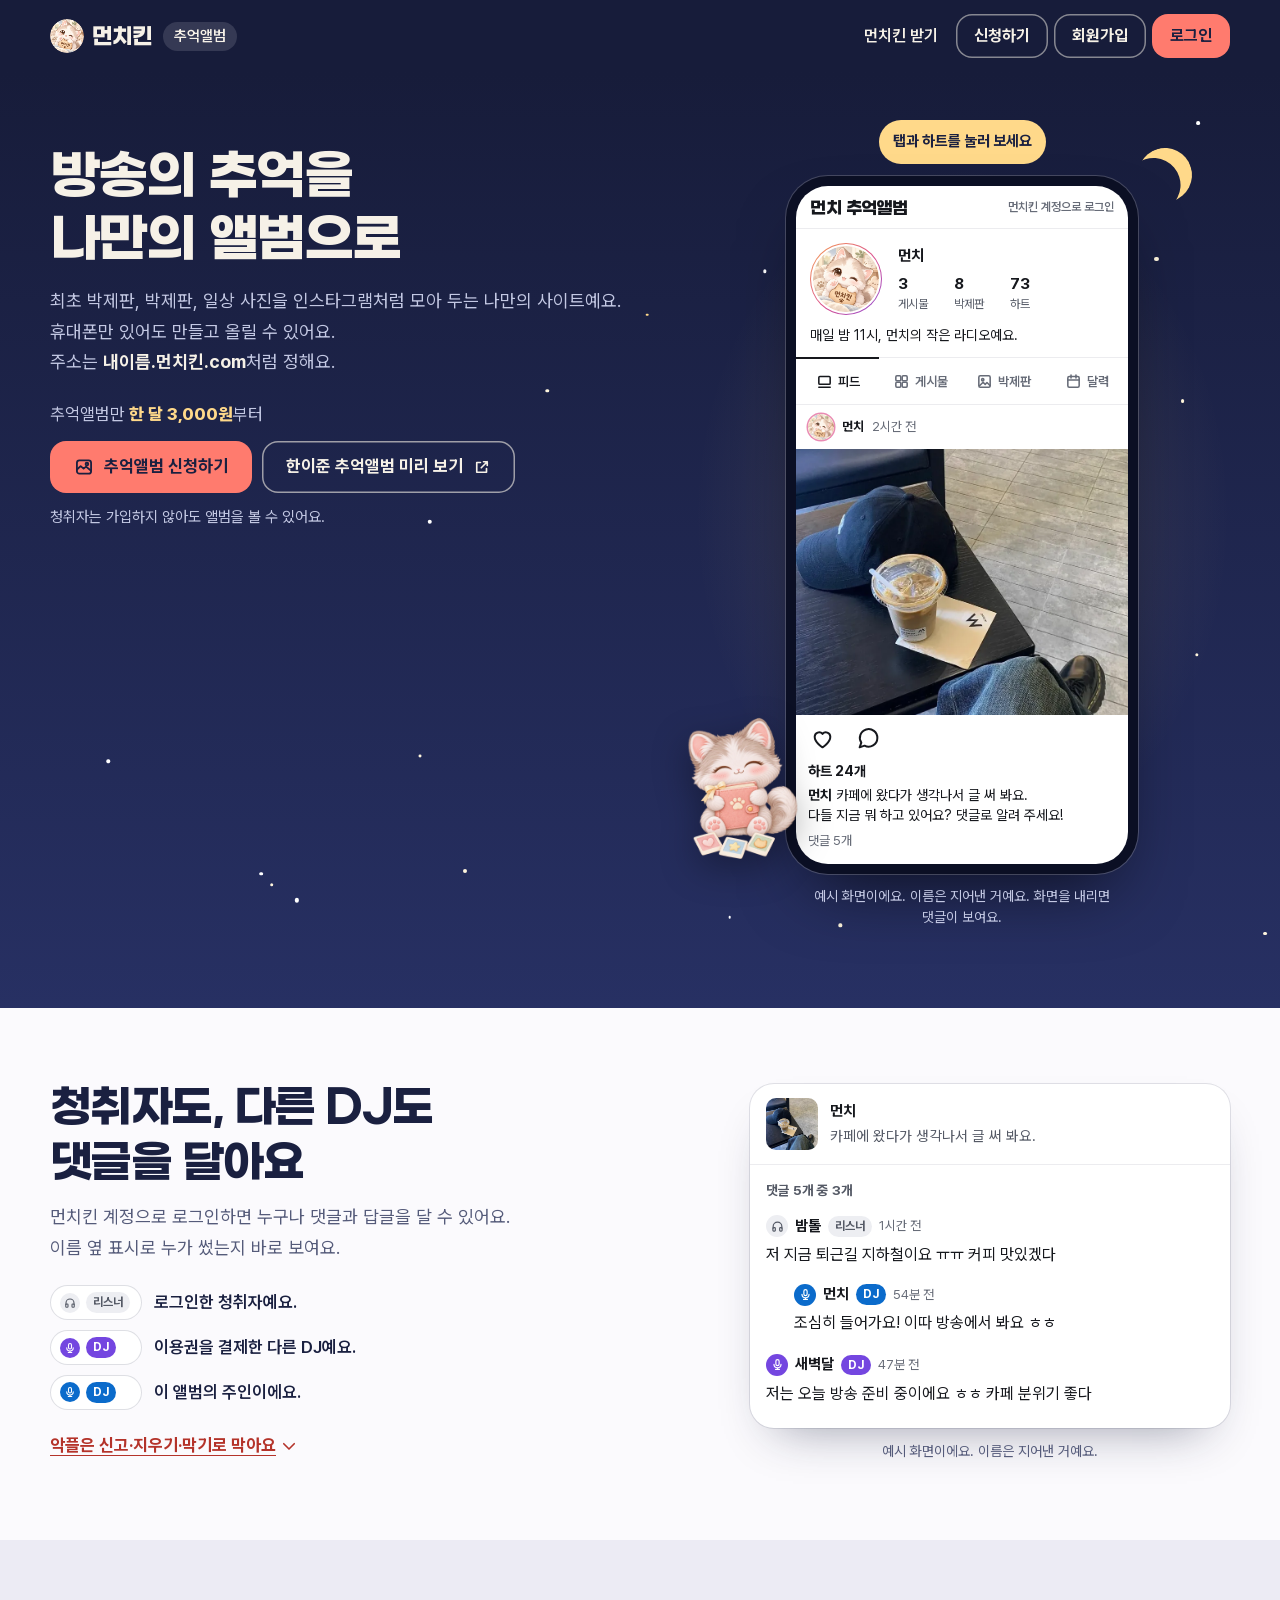
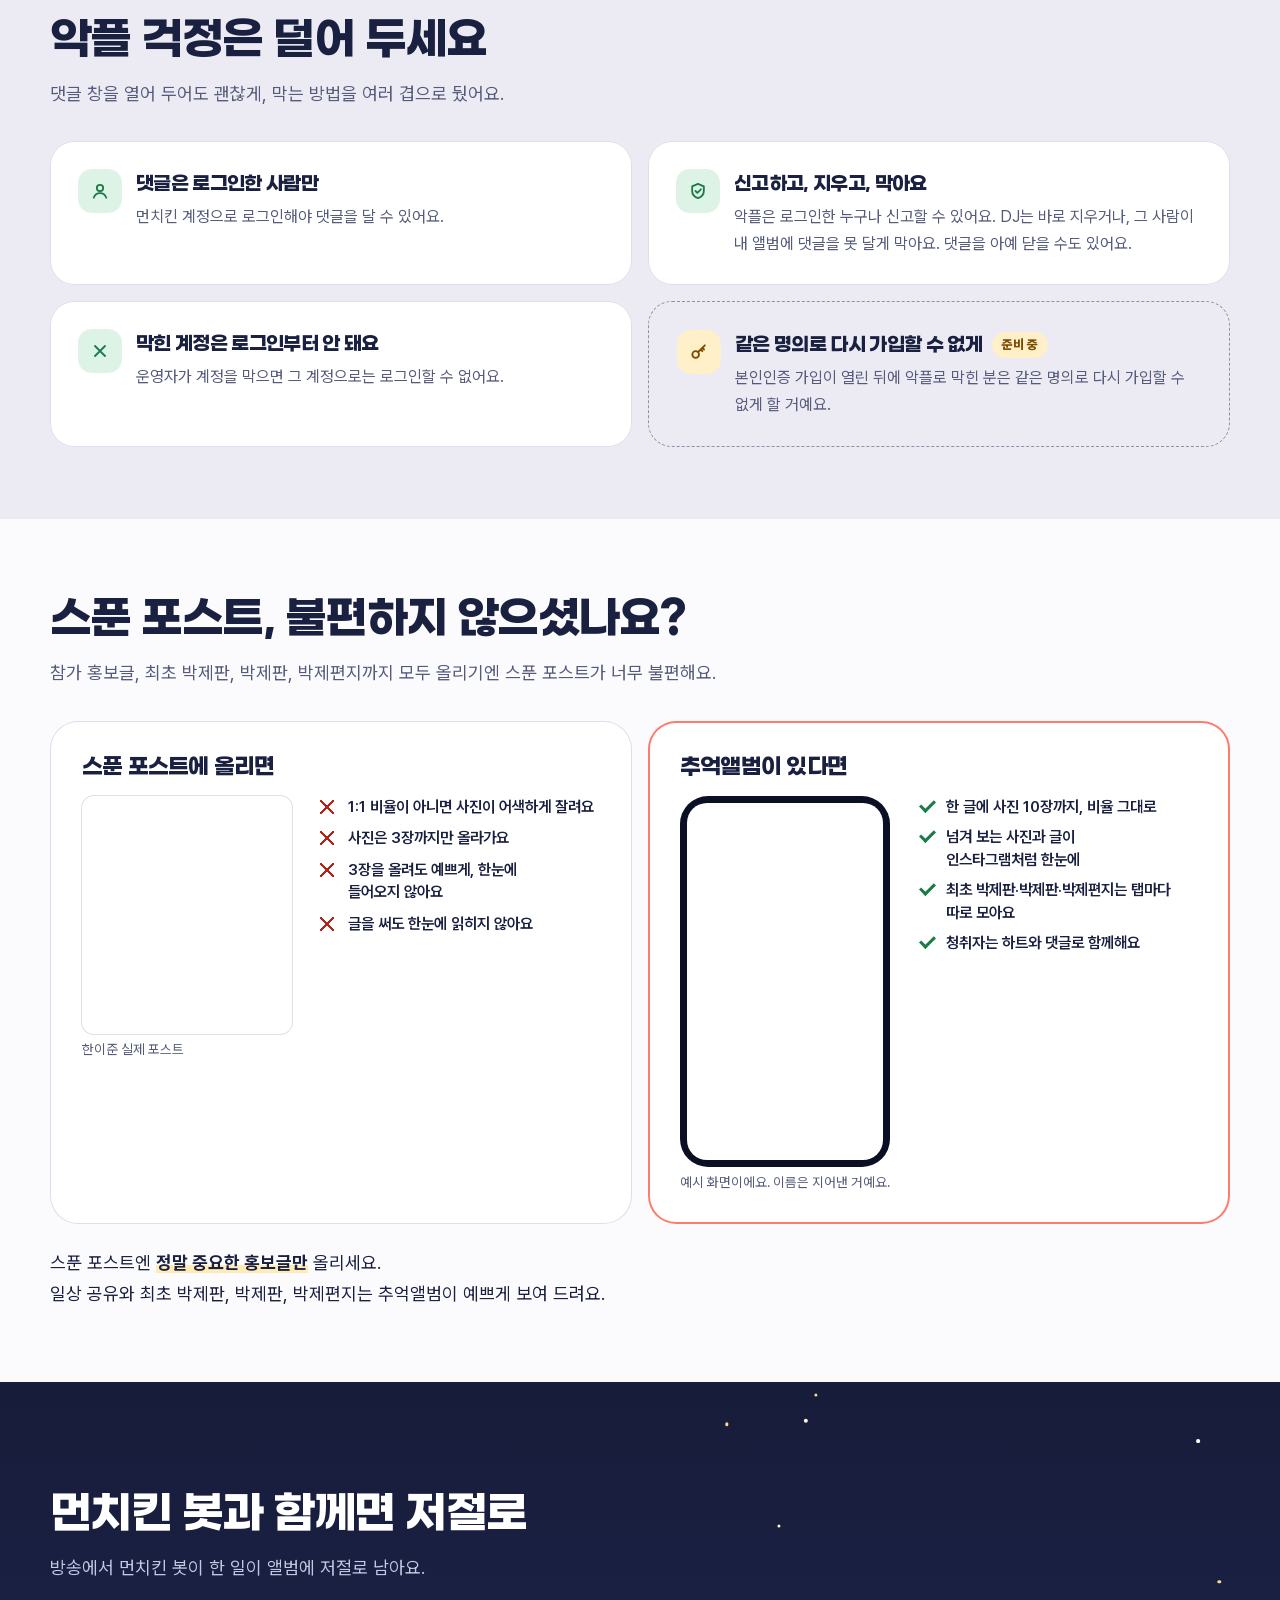
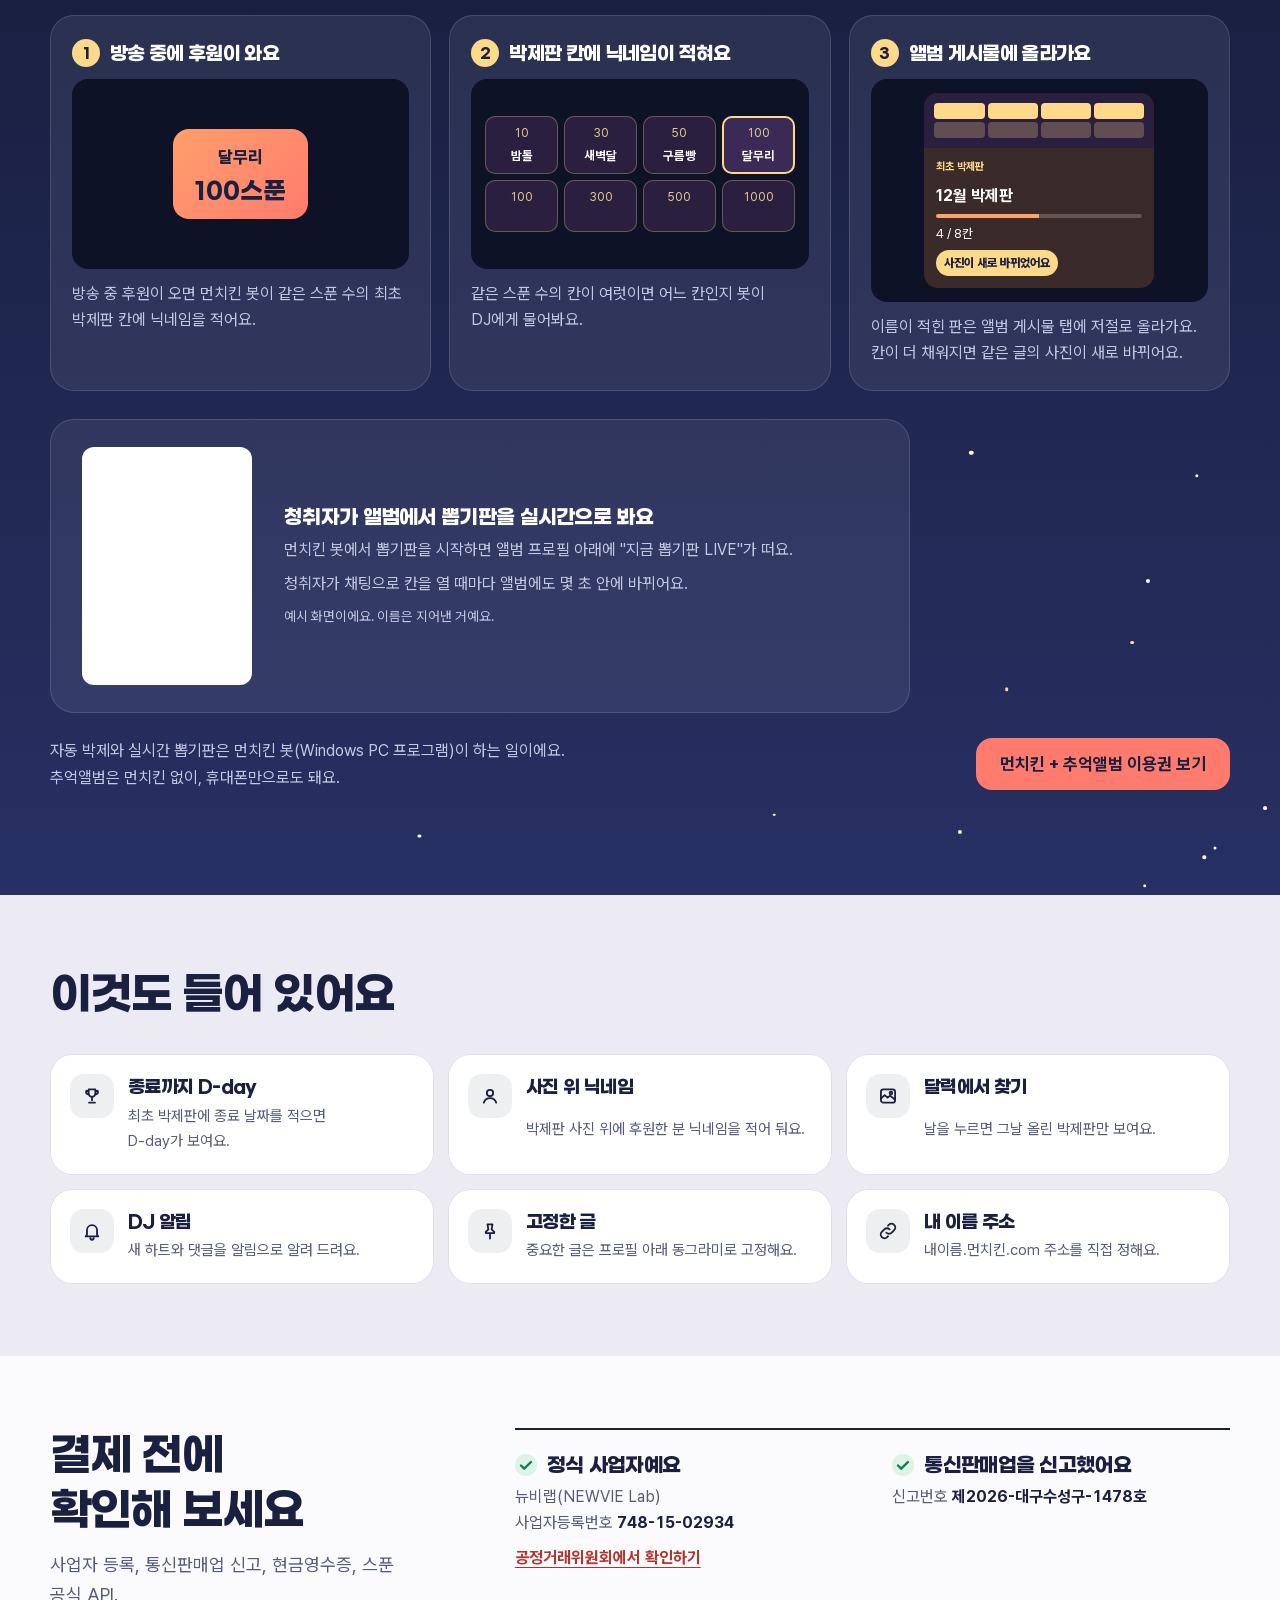
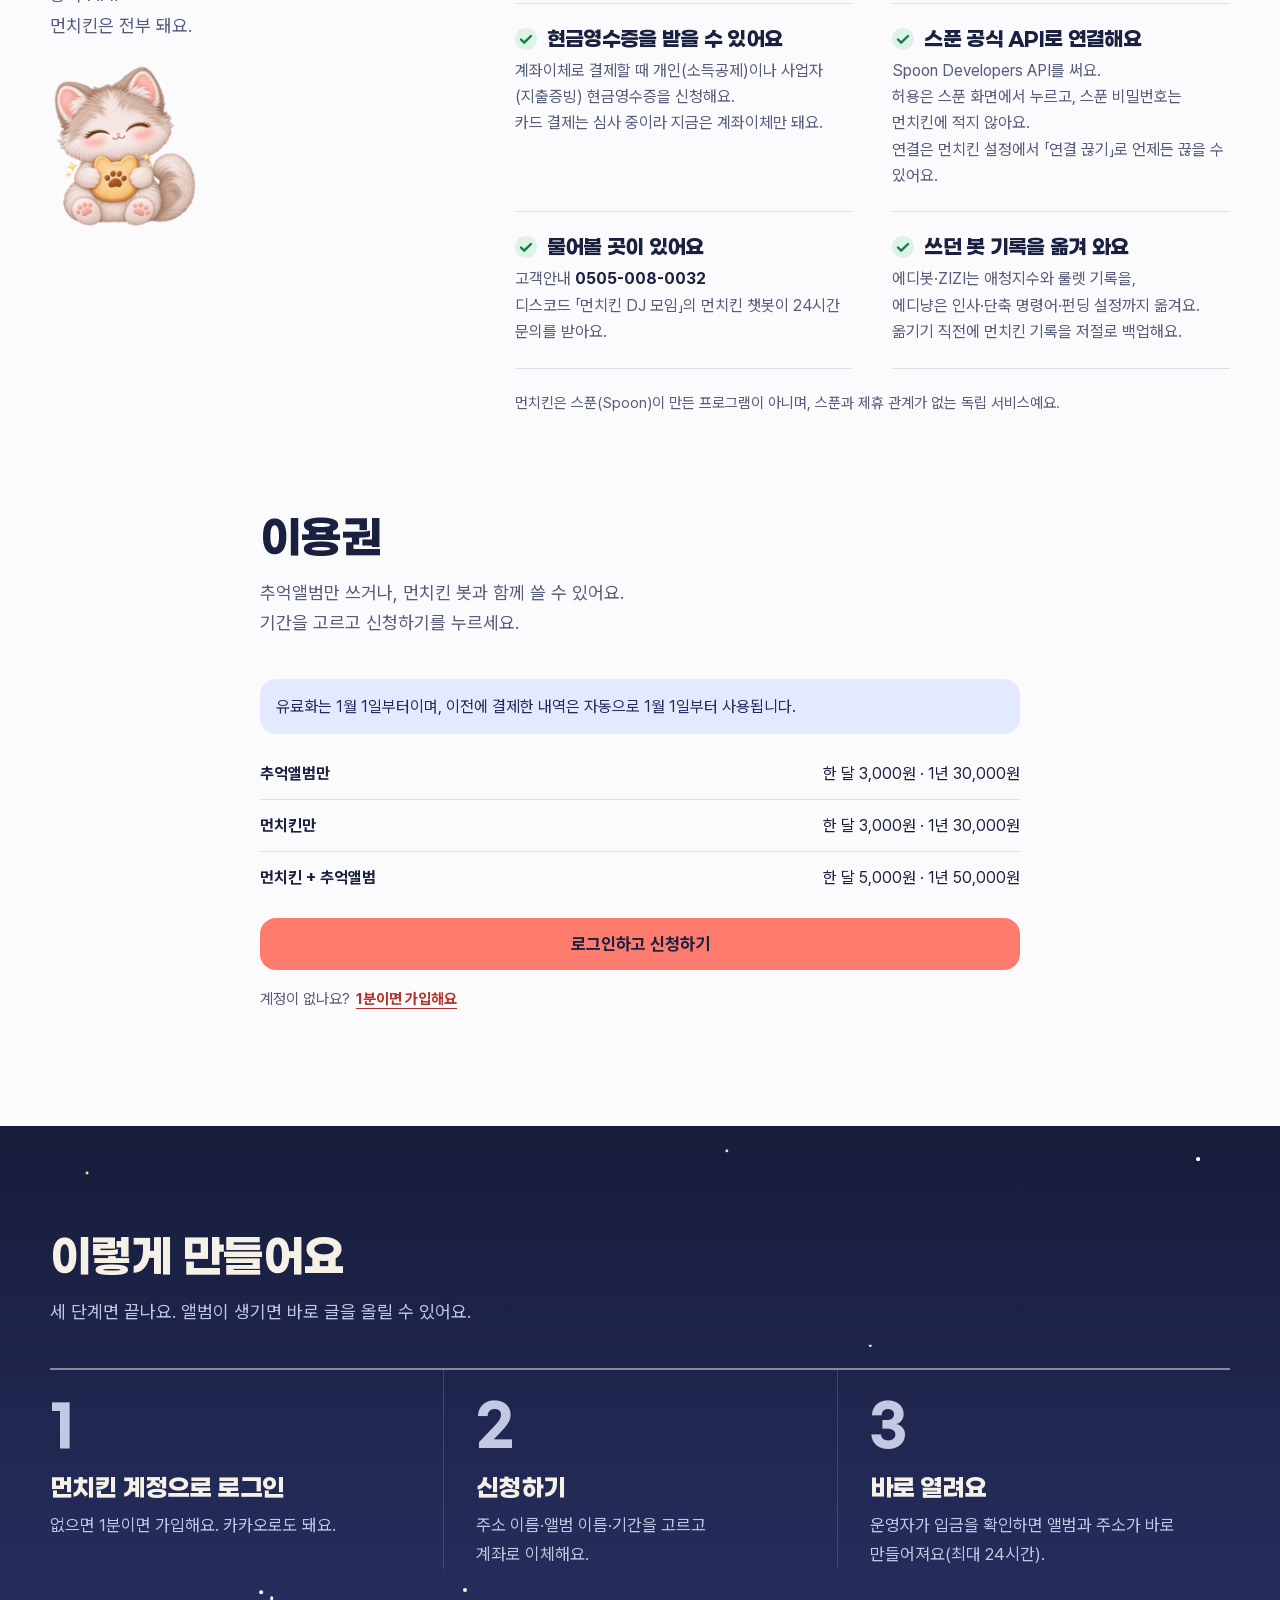
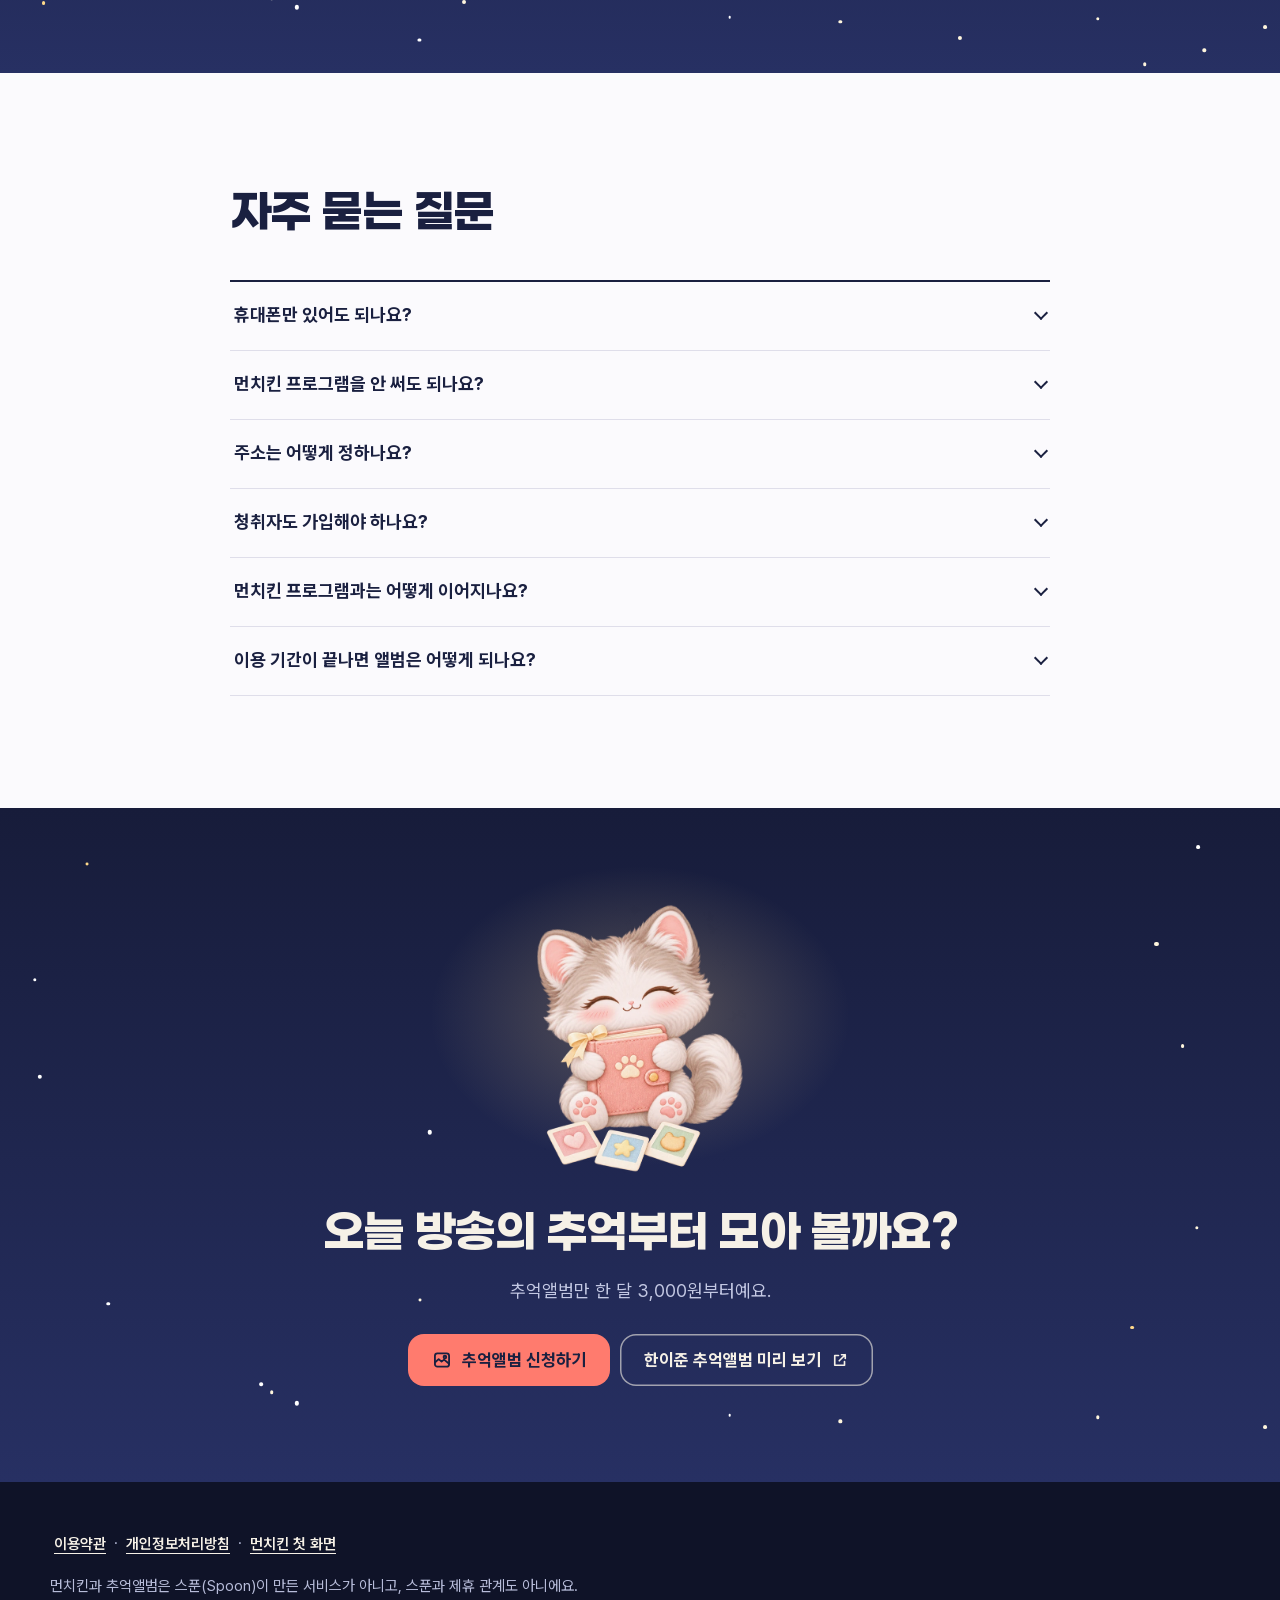
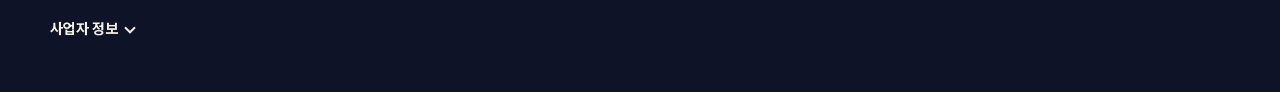
==== commit 42540f27: "개편 3 고침: 마지막 검토 반영 — DJ 배지 '이용권을 결제한', 박제판 예시 닉네임 지어낸 이름으로(demo-boards), 명의 줄 '열린 뒤에 … 할 거예요', 처음 가격" ====
--- a/docs/album/index.html
+++ b/docs/album/index.html
@@ -29,7 +29,7 @@
 </head>
 <body>
 <div id="app"><p class="boot">불러오는 중…</p>
-<section class="boot-prices" aria-labelledby="boot-prices-title"><h2 id="boot-prices-title">먼치킨 이용권</h2><ul><li><b>추억앨범만</b><span>한 달 3,000원 · 1년 30,000원</span></li><li><b>먼치킨만</b><span>한 달 3,000원 · 1년 30,000원</span></li><li><b>먼치킨 + 추억앨범</b><span>한 달 5,000원 · 1년 50,000원</span></li></ul><p>유료화는 1월 1일부터이며, 이전에 결제한 내역은 자동으로 1월 1일부터 사용됩니다. 신청과 결제(카드·계좌이체)는 먼치킨 계정으로 로그인한 뒤에 해요.</p></section></div>
+<section class="boot-prices" aria-labelledby="boot-prices-title"><h2 id="boot-prices-title">먼치킨 이용권</h2><ul><li><b>추억앨범만</b><span>한 달 3,000원 · 1년 30,000원</span></li><li><b>먼치킨만</b><span>한 달 3,000원 · 1년 30,000원</span></li><li><b>먼치킨 + 추억앨범</b><span>한 달 5,000원 · 1년 50,000원</span></li></ul><p>유료화는 1월 1일부터이며, 이전에 결제한 내역은 자동으로 1월 1일부터 사용됩니다. 신청은 먼치킨 계정으로 로그인한 뒤에 해요. 지금은 계좌이체로 결제해요.</p></section></div>
 <div id="toast" role="status" aria-live="polite" hidden></div>
 <noscript><p class="boot">이 페이지는 자바스크립트가 켜져 있어야 보여요.</p></noscript>
 </body>
--- a/docs/site.css
+++ b/docs/site.css
@@ -550,14 +550,14 @@
 .s2-part p b{color:var(--s2-ink)}
 .s2-say{display:grid;gap:16px;align-content:start}
 .s2-boss{display:grid;gap:10px;min-width:0}
-.s2 code,.steps3 code{font:700 .92em/1 var(--mono);padding:3px 6px;border-radius:6px;background:rgba(255,255,255,.12);white-space:nowrap}
+.s2 code,.steps3 code{font:700 .95em/1.2 var(--body);padding:2px 7px;border-radius:6px;background:rgba(255,255,255,.14);color:var(--s2-ink);white-space:nowrap}
 /* 영상 틀(.screen): 가로 16:9 · .tall 은 세로 9:16(휴대폰 너비에서만 보이고, 그때 바로 뒤 가로 영상은 숨겨요) */
 .screen{position:relative;margin:0;border-radius:18px;overflow:hidden;background:#15121F;box-shadow:0 0 0 3px #15121F,0 0 0 5px rgba(242,196,106,.55),0 28px 60px -30px rgba(0,0,0,.8)}
 .screen .ratio{position:relative;aspect-ratio:16/9}
 .screen.tall .ratio{aspect-ratio:9/16}
 .screen img,.screen video{position:absolute;inset:0;width:100%;height:100%;object-fit:cover}
 .screen.tall{display:none}
-.cap.has-toggle{display:flex;align-items:center;justify-content:space-between;gap:12px}
+.cap.has-toggle{max-width:none;display:flex;align-items:center;justify-content:space-between;gap:12px}
 .vid-toggle{flex:none;min-width:56px;min-height:44px;padding:0 14px;border:0;border-radius:12px;background:rgba(255,255,255,.12);box-shadow:inset 0 0 0 1px rgba(255,241,214,.22);color:var(--s2-ink);font:700 14px/1 var(--body);cursor:pointer}
 .vid-toggle:hover{background:rgba(255,255,255,.2)}
 .vid-toggle:focus-visible{outline:3px solid #F2C46A;outline-offset:2px}
@@ -579,6 +579,11 @@
 @keyframes hopL{0%,60%,100%{transform:none}30%{transform:translateX(10px)}}
 @keyframes hopR{0%,60%,100%{transform:scaleX(-1)}30%{transform:scaleX(-1) translateX(10px)}}
 .prize{display:grid;gap:6px;padding:18px 20px;border-radius:18px;background:rgba(242,196,106,.12);box-shadow:inset 0 0 0 1px rgba(242,196,106,.4)}
+.s2-join{margin-top:40px;padding-top:28px;border-top:1px solid var(--line);display:grid;gap:16px;align-items:center}
+.s2-join p{color:var(--ink-2)}
+.s2-join p b{color:#fff;font:700 clamp(19px,2vw,22px)/1.4 var(--display);letter-spacing:var(--tight)}
+.s2-join .get{justify-items:start}
+@media (min-width:900px){.s2-join{grid-template-columns:minmax(0,1fr) auto;gap:32px}}
 .prize b{font:700 19px/1.4 var(--display);letter-spacing:var(--tight);color:var(--s2-gold)}
 .prize>span{font-size:15px;color:var(--ink-2)}
 @media (max-width:720px){
@@ -599,7 +604,22 @@
 @media (prefers-color-scheme:dark){.sure-grid dt::before{background-image:url("data:image/svg+xml,%3Csvg xmlns='http://www.w3.org/2000/svg' viewBox='0 0 22 22'%3E%3Cpath d='M6 11.5l3.2 3.2L16 8' fill='none' stroke='%2374D8A0' stroke-width='2.4' stroke-linecap='round' stroke-linejoin='round'/%3E%3C/svg%3E")}}
 .sure-grid dd{margin:0;color:var(--ink-2);font-size:16px;line-height:1.65}
 .sure-grid dd b{color:var(--ink);font-variant-numeric:tabular-nums}
-.sure-grid a{color:var(--link);font-weight:700;text-underline-offset:4px}
+.sure-grid a{display:inline-flex;align-items:center;min-height:44px;color:var(--link);font-weight:700;text-underline-offset:4px}
+/* 접는 모양(첫 화면): 좁은 화면에서는 제목만 보이고 눌러 펼쳐요(home.js), 넓은 화면은 늘 펼침 */
+.sure-grid>details{border-bottom:1px solid var(--line)}
+.sure-grid summary{list-style:none;cursor:pointer;display:flex;align-items:center;gap:10px;min-height:60px;padding:8px 0;font:700 19px/1.3 var(--display);letter-spacing:var(--tight)}
+.sure-grid summary::-webkit-details-marker{display:none}
+.sure-grid summary::before{content:"";flex:none;width:22px;height:22px;border-radius:50%;background:var(--ok-soft) url("data:image/svg+xml,%3Csvg xmlns='http://www.w3.org/2000/svg' viewBox='0 0 22 22'%3E%3Cpath d='M6 11.5l3.2 3.2L16 8' fill='none' stroke='%231B7A4B' stroke-width='2.4' stroke-linecap='round' stroke-linejoin='round'/%3E%3C/svg%3E") center/100% no-repeat}
+.sure-grid summary::after{content:"";flex:none;width:9px;height:9px;margin:-4px 6px 0 auto;border-right:2.5px solid currentColor;border-bottom:2.5px solid currentColor;transform:rotate(45deg)}
+.sure-grid details[open] summary::after{transform:rotate(-135deg);margin-top:5px}
+.sure-body{padding:0 0 18px;color:var(--ink-2);font-size:16px;line-height:1.65}
+.sure-body b{color:var(--ink);font-variant-numeric:tabular-nums}
+@media (prefers-color-scheme:dark){.sure-grid summary::before{background-image:url("data:image/svg+xml,%3Csvg xmlns='http://www.w3.org/2000/svg' viewBox='0 0 22 22'%3E%3Cpath d='M6 11.5l3.2 3.2L16 8' fill='none' stroke='%2374D8A0' stroke-width='2.4' stroke-linecap='round' stroke-linejoin='round'/%3E%3C/svg%3E")}}
+@media (min-width:860px){
+  .sure-grid summary{pointer-events:none;cursor:default;min-height:0;padding:22px 0 6px;font-size:20px}
+  .sure-grid summary::after{display:none}
+  .sure-body{padding-bottom:22px}
+}
 .indep-box{margin-top:22px;font-size:15px;color:var(--ink-2);line-height:1.6}
 .sure-pal{display:none;width:150px;margin-top:8px}
 @media (min-width:860px){
@@ -619,6 +639,7 @@
 .hx-in{display:grid;gap:28px;padding-bottom:40px}
 .hx-left{display:grid;gap:8px;min-width:0}
 .hx-copy{display:grid;gap:18px;justify-items:start;text-align:left}
+.hx-kicker{display:inline-flex;align-items:center;gap:10px;font:600 15px/1.2 var(--body);padding:9px 14px;border-radius:999px;box-shadow:inset 0 0 0 1px rgba(246,241,231,.34);margin-bottom:-4px}
 .hx-copy h1{font-size:clamp(34px,4.3vw,60px)}
 .hx-copy .lead{max-width:29em;color:var(--ink-2)}
 .hx-copy .get{margin-top:6px;width:100%}
@@ -639,10 +660,23 @@
 .try .chat{height:430px;overflow-y:auto;overscroll-behavior:contain;padding:16px 14px 20px;scrollbar-width:thin;scrollbar-color:rgba(246,241,231,.25) transparent}
 /* 진짜 채팅처럼 짧은 장면은 아래쪽에 붙고, 길면 위로 넘겨 봐요 */
 .try .chat{display:flex;flex-direction:column}
-.try .chat>:first-child{margin-top:auto}
+@media (min-width:561px){.try .chat>:first-child{margin-top:auto}}
 .try .chat>.stage{align-self:center}
 .try .chat:focus-visible{outline-offset:-3px;border-radius:0}
-@media (max-width:560px){.try .chat{height:480px}}
+@media (max-width:560px){.try .chat{height:360px;overscroll-behavior:auto}}
+.pc-note-mini{gap:8px;padding:14px 16px;font-size:15px}
+/* 휴대폰·맥(설치 못 하는 기기)의 좁은 화면: 제목 → 설명 → 작은 마스코트 → 눌러 보는 채팅 → PC 안내 순서로
+   (마스코트가 이끄는 첫 화면은 사용자가 정한 것 — 크기만 줄여 채팅이 두 화면 안에 들어오게, 2026-11-27) */
+@media (max-width:899px){
+  .not-pc .hx-left,.not-pc .hx-copy{display:contents}
+  .not-pc .hx-in{gap:16px;justify-items:start}
+  .not-pc .hx-in>*,.not-pc .hx-copy>*{min-width:0}
+  .not-pc .hx-kicker{order:1;margin-bottom:0}.not-pc .hx-copy h1{order:2}.not-pc .hx-copy .lead{order:3}
+  .not-pc .hx-scene{order:4;justify-self:center;width:min(62%,300px);margin-block:-4px -8px}
+  .not-pc .hx-scene .hello-note{display:none}
+  .not-pc .try{order:5;width:100%;margin-top:8px}
+  .not-pc .hx-copy .get{order:6;margin-top:12px}.not-pc .hx-copy .version{order:7;margin-top:0}
+}
 .try .chat-note{margin:0;padding:12px 16px 14px;border-top:1px solid rgba(246,241,231,.12);min-height:3.6em}
 @media (prefers-reduced-motion:no-preference){.chat>.in{animation:chatPop .3s ease-out both}.try-bar i{animation:chatBlink 1.6s infinite}}
 @keyframes chatPop{from{opacity:0;transform:translateY(8px)}}
--- a/docs/album/album.css
+++ b/docs/album/album.css
@@ -60,7 +60,7 @@
 .phone .scr img{border-radius:0;background:none}
 .ab-bar{display:flex;align-items:center;justify-content:space-between;gap:8px;padding:12px 14px 10px;border-bottom:1px solid #ECECEF}
 .ab-bar b{font:700 17px/1.2 var(--display);letter-spacing:var(--tight)}
-.ab-bar span{font-size:12px;font-weight:700;padding:6px 9px;border-radius:7px;background:#1F5FE0;color:#FFFFFF;white-space:nowrap}
+.ab-bar span{font-size:12px;font-weight:600;color:#676C78;white-space:nowrap}
 .ab-prof{display:grid;grid-template-columns:72px 1fr;gap:16px;align-items:center;padding:14px 14px 0}
 .ab-av{width:72px;height:72px;border-radius:50%;padding:3px;background:linear-gradient(135deg,#F6A04D,#D94B8C 55%,#8B4FD9)}
 .phone .scr .ab-av img{width:100%;height:100%;border-radius:50%;background:#FFF4E4;box-shadow:0 0 0 2px #FFFFFF}
@@ -85,11 +85,10 @@
 .ab-crop.c-posts img{margin-top:-75.3%}
 .ab-crop.c-boards img,.ab-crop.c-cal img{margin-top:-11.7%}
 .ab-act{display:flex;align-items:center;gap:14px;padding:8px 10px 2px}
-.ab-heart{display:grid;place-items:center;width:44px;height:44px;margin:-6px;border:0;background:none;border-radius:50%;cursor:pointer;color:#16181D;-webkit-tap-highlight-color:transparent}
+.ab-heart,.ab-talk{display:grid;place-items:center;width:44px;height:44px;margin:-6px;border:0;background:none;border-radius:50%;cursor:pointer;color:#16181D;-webkit-tap-highlight-color:transparent}
 .ab-act .ico{width:25px;height:25px;stroke-width:1.9}
 .ab-heart[aria-pressed="true"]{color:#E0314B}
 .ab-heart[aria-pressed="true"] .ico{fill:currentColor}
-.ab-act span{display:grid;place-items:center;width:32px;height:32px}
 .ab-txt{padding:4px 12px 12px;display:grid;gap:4px}
 .ab-cm{color:#676C78;font-size:13px;margin-top:2px}
 @media (prefers-reduced-motion:no-preference){.ab-heart.pop .ico{animation:hpop .35s ease-out}}
@@ -118,6 +117,9 @@
 .who-list li{display:flex;align-items:center;gap:12px;font-weight:600;line-height:1.45}
 .who-mark{flex:none;display:inline-flex;align-items:center;gap:6px;min-width:92px;padding:7px 10px;border-radius:999px;background:#FFFFFF;box-shadow:inset 0 0 0 1px rgba(26,32,64,.14)}
 .who-mark .dc-tag{font-size:12px}
+.guard-link{display:inline-flex;align-items:center;gap:4px;min-height:44px;margin-top:14px;color:var(--link);font-weight:700;text-underline-offset:4px}
+.guard-link .ico{width:18px;height:18px;transform:rotate(90deg)}
+#guard-title:focus{outline:none}
 .talk-pic{margin:0;display:grid;gap:12px;min-width:0}
 .talk-pic figcaption{font-size:14px;color:var(--ink-2);text-align:center}
 .sheet{border-radius:24px;overflow:hidden;background:#FFFFFF;color:#16181D;text-align:left;box-shadow:0 0 0 1px rgba(26,32,64,.12),0 24px 48px -26px rgba(23,28,58,.45)}
@@ -192,21 +194,21 @@
 .cnt>*{grid-area:1/1}
 .cnt .b4{opacity:0}
 .fresh{justify-self:start;font-size:12px;font-weight:800;padding:3px 8px;border-radius:999px;background:var(--star);color:#1A2040}
-/* 움직임: 9초에 한 바퀴(후원 카드 → 칸에 닉네임 → 게시물 사진 바뀜). 움직임 줄이기를 켠 분에게는 다 끝난 모습으로 멈춰 있어요 */
+/* 움직임: 화면에 들어오면(.go — album.js flowOnce) 9초짜리를 두 바퀴만 돌고 다 끝난 모습으로 멈춰요(후원 카드 → 칸에 닉네임 → 게시물 사진 바뀜). 움직임 줄이기를 켠 분에게는 처음부터 멈춰 있어요 */
 @media (prefers-reduced-motion:no-preference){
-  html:not(.shotmode) .giftcard{animation:g1 9s infinite}
-  html:not(.shotmode) .board i.new{animation:g2box 9s infinite}
-  html:not(.shotmode) .board i.new b{animation:g2 9s infinite}
-  html:not(.shotmode) .tilecard .pic u.late,html:not(.shotmode) .fresh,html:not(.shotmode) .cnt .a5{animation:g3 9s infinite}
-  html:not(.shotmode) .cnt .b4{animation:g3r 9s infinite}
-  html:not(.shotmode) .tilecard .bar s{animation:g3bar 9s infinite}
+  html:not(.shotmode) .go .giftcard{animation:g1 9s 2}
+  html:not(.shotmode) .go .board i.new{animation:g2box 9s 2}
+  html:not(.shotmode) .go .board i.new b{animation:g2 9s 2}
+  html:not(.shotmode) .go .tilecard .pic u.late,html:not(.shotmode) .go .fresh,html:not(.shotmode) .go .cnt .a5{animation:g3 9s 2}
+  html:not(.shotmode) .go .cnt .b4{animation:g3r 9s 2}
+  html:not(.shotmode) .go .tilecard .bar s{animation:g3bar 9s 2}
 }
-@keyframes g1{0%,4%{opacity:0;transform:translateY(14px) scale(.92)}10%,92%{opacity:1;transform:none}100%{opacity:0}}
-@keyframes g2{0%,30%{opacity:0;transform:scale(.4)}36%,94%{opacity:1;transform:none}100%{opacity:0}}
-@keyframes g2box{0%,30%{box-shadow:inset 0 0 0 1px rgba(255,217,138,.3);background:#2A1F3F}36%,94%{box-shadow:inset 0 0 0 2px #FFD98A;background:#3A2A55}100%{box-shadow:inset 0 0 0 1px rgba(255,217,138,.3);background:#2A1F3F}}
-@keyframes g3{0%,58%{opacity:0}64%,94%{opacity:1}100%{opacity:0}}
-@keyframes g3r{0%,58%{opacity:1}64%,94%{opacity:0}100%{opacity:1}}
-@keyframes g3bar{0%,58%{width:37.5%}64%,94%{width:50%}100%{width:37.5%}}
+@keyframes g1{0%{transform:scale(.9)}6%{transform:scale(1.05)}11%,100%{transform:none}}
+@keyframes g2{0%,30%{opacity:0;transform:scale(.4)}36%,100%{opacity:1;transform:none}}
+@keyframes g2box{0%,30%{box-shadow:inset 0 0 0 1px rgba(255,217,138,.3);background:#2A1F3F}36%,100%{box-shadow:inset 0 0 0 2px #FFD98A;background:#3A2A55}}
+@keyframes g3{0%,58%{opacity:0}64%,100%{opacity:1}}
+@keyframes g3r{0%,58%{opacity:1}64%,100%{opacity:0}}
+@keyframes g3bar{0%,58%{width:37.5%}64%,100%{width:50%}}
 .pickrow{margin-top:28px;display:grid;grid-template-columns:120px minmax(0,1fr);gap:18px;align-items:center;padding:20px 18px;border-radius:24px;background:rgba(255,255,255,.07);box-shadow:inset 0 0 0 1px rgba(246,241,231,.14)}
 .pick-pic{margin:0;aspect-ratio:758/1060;overflow:hidden;border-radius:12px;background:#FFFFFF}
 .pick-pic img{width:100%;height:100%;object-fit:cover;object-position:top}
